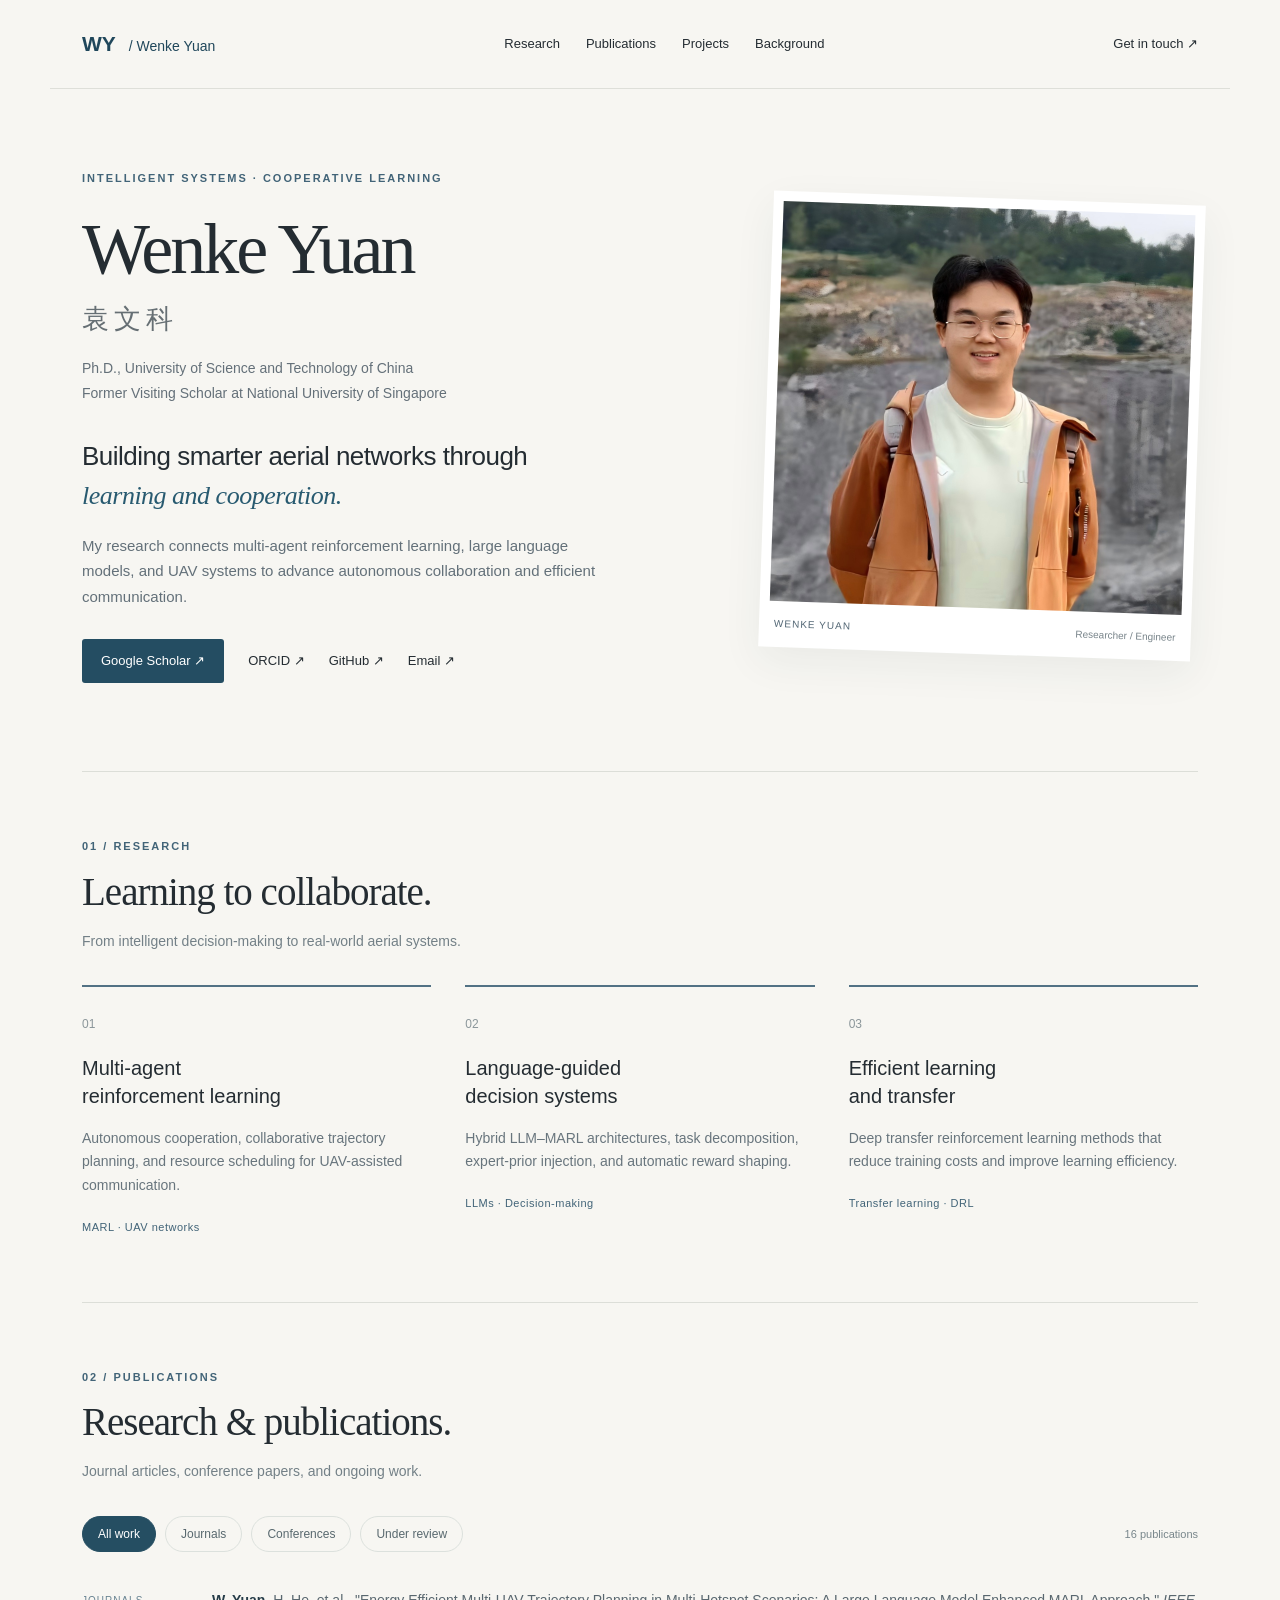
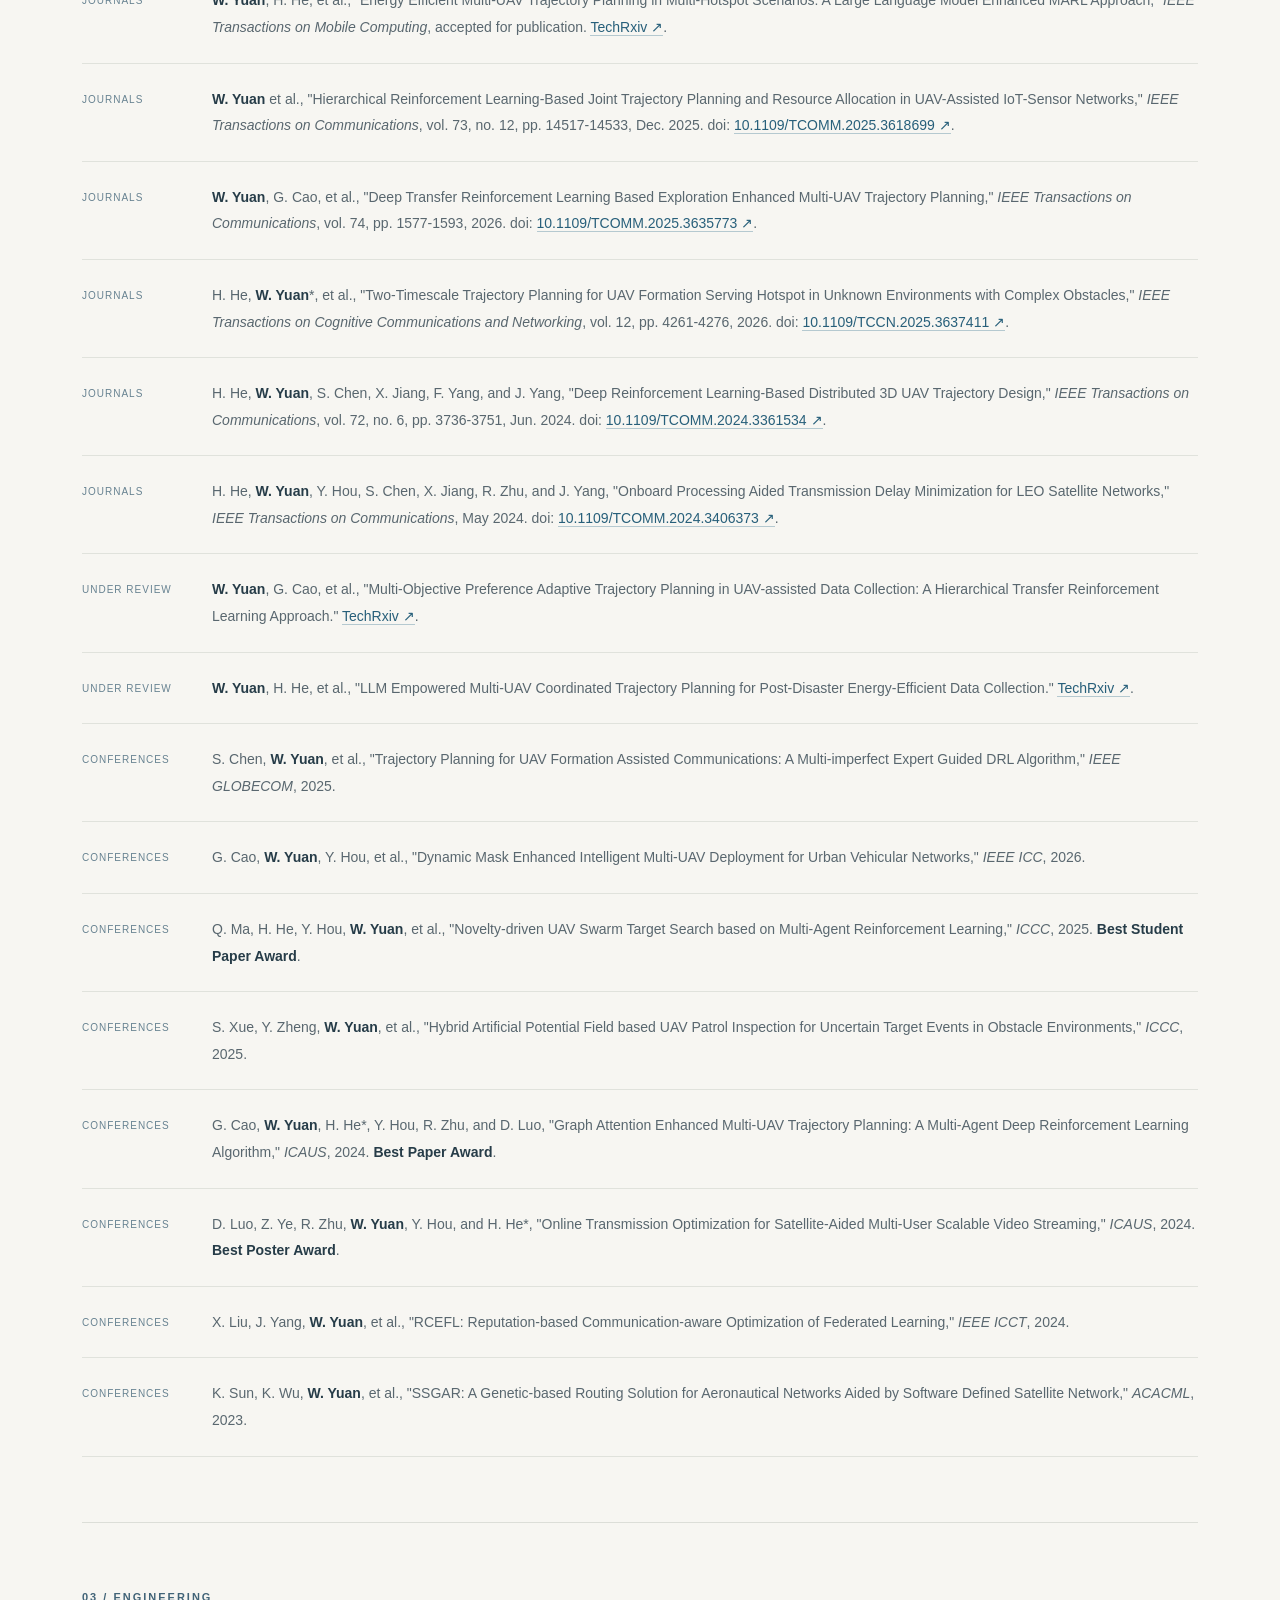
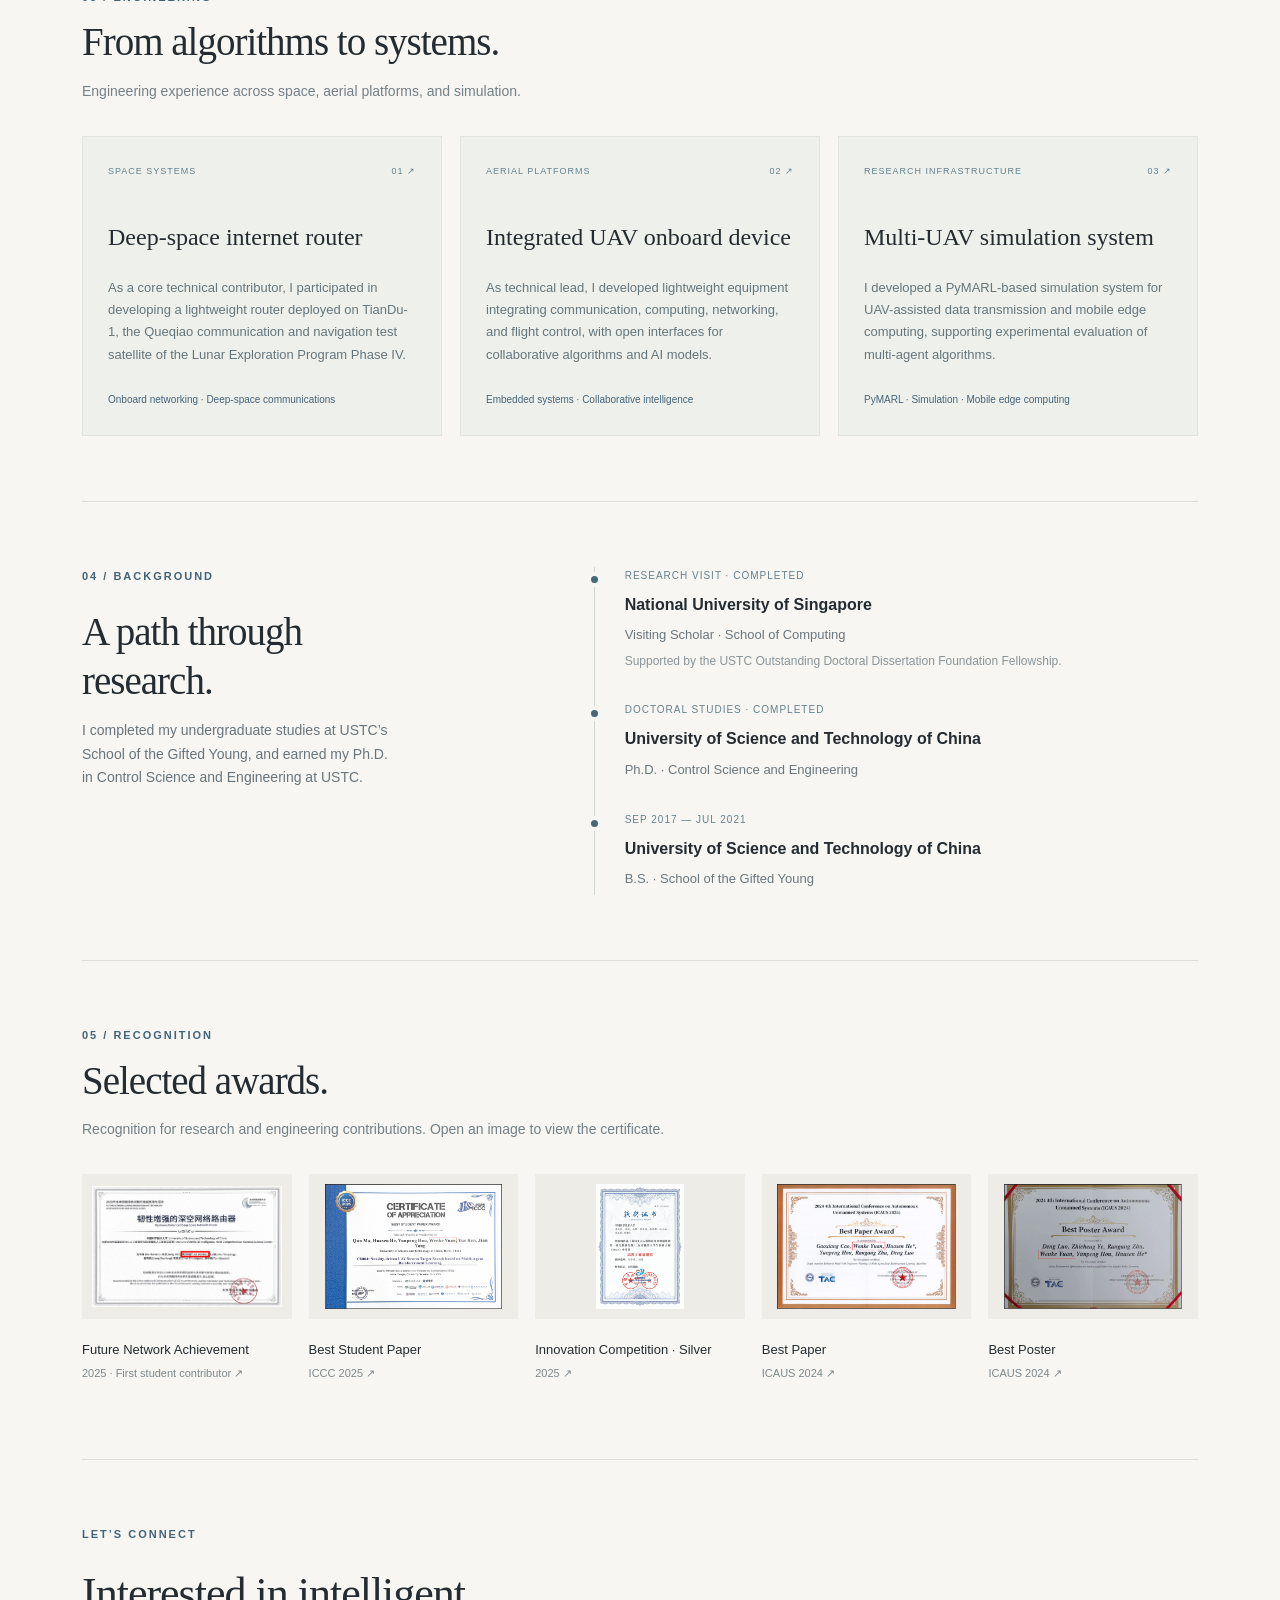
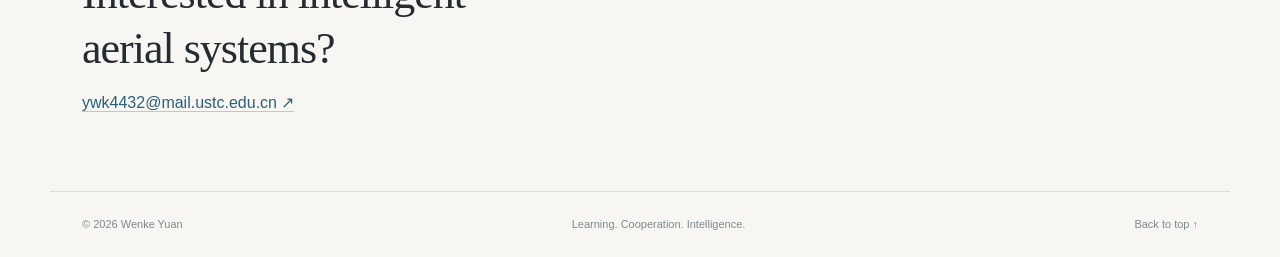
==== index.html @ 9b4aacf8 "Serve generated homepage with both Pages publishing modes" ====
<!doctype html>
<html lang="en">
<head><meta charset="utf-8"><meta name="viewport" content="width=device-width, initial-scale=1"><meta name="description" content="Wenke Yuan — research in multi-agent reinforcement learning, intelligent UAV systems, and aerial communication networks."><meta name="theme-color" content="#f7f6f2"><title>Wenke Yuan · Research</title><link rel="canonical" href="https://wenkeyuan.github.io/"><link rel="stylesheet" href="homepage.css"><script src="homepage.js" defer></script></head>
<body>
<a class="skip" href="#main">Skip to content</a>
<header><a class="wordmark" href="#">WY<span> / Wenke Yuan</span></a><nav aria-label="Main navigation"><a href="#research">Research</a><a href="#publications">Publications</a><a href="#projects">Projects</a><a href="#background">Background</a></nav><a class="contact" href="mailto:ywk4432@mail.ustc.edu.cn">Get in touch ↗</a></header>
<main id="main">
<section class="hero">
<div class="hero-copy"><p class="eyebrow">INTELLIGENT SYSTEMS · COOPERATIVE LEARNING</p><h1>Wenke Yuan<span class="chinese">袁文科</span></h1><p class="role">Ph.D., University of Science and Technology of China<br>Former Visiting Scholar at National University of Singapore</p><p class="intro">Building smarter aerial networks through <em>learning and cooperation.</em></p><p class="description">My research connects multi-agent reinforcement learning, large language models, and UAV systems to advance autonomous collaboration and efficient communication.</p><div class="links"><a class="button" href="https://scholar.google.com/citations?user=M-j3ZtIAAAAJ" target="_blank" rel="noopener">Google Scholar ↗</a><a href="https://orcid.org/0009-0006-1573-5845" target="_blank" rel="noopener">ORCID ↗</a><a href="https://github.com/WenkeYuan" target="_blank" rel="noopener">GitHub ↗</a><a href="mailto:ywk4432@mail.ustc.edu.cn">Email ↗</a></div></div>
<figure class="portrait"><img src="images/ywk2.png" alt="Wenke Yuan outdoors"><figcaption>WENKE YUAN <span>Researcher / Engineer</span></figcaption></figure>
</section>
<section id="research" class="section"><div class="section-heading"><p class="eyebrow">01 / RESEARCH</p><h2>Learning to collaborate.</h2><p>From intelligent decision-making to real-world aerial systems.</p></div><div class="research-grid"><article><span class="number">01</span><h3>Multi-agent<br>reinforcement learning</h3><p>Autonomous cooperation, collaborative trajectory planning, and resource scheduling for UAV-assisted communication.</p><div class="tags">MARL · UAV networks</div></article><article><span class="number">02</span><h3>Language-guided<br>decision systems</h3><p>Hybrid LLM–MARL architectures, task decomposition, expert-prior injection, and automatic reward shaping.</p><div class="tags">LLMs · Decision-making</div></article><article><span class="number">03</span><h3>Efficient learning<br>and transfer</h3><p>Deep transfer reinforcement learning methods that reduce training costs and improve learning efficiency.</p><div class="tags">Transfer learning · DRL</div></article></div></section>
<section id="publications" class="section"><div class="section-heading"><p class="eyebrow">02 / PUBLICATIONS</p><h2>Research & publications.</h2><p>Journal articles, conference papers, and ongoing work.</p></div><div class="filters" role="group" aria-label="Filter publications"><button class="active" aria-pressed="true" data-filter="all">All work</button><button aria-pressed="false" data-filter="Journals">Journals</button><button aria-pressed="false" data-filter="Conferences">Conferences</button><button aria-pressed="false" data-filter="Under Review">Under review</button><span id="paper-count" aria-live="polite"></span></div><div class="papers"><article class="paper" data-category="Journals"><span class="paper-type">Journals</span><p><strong>W. Yuan</strong>, H. He, et al., &quot;Energy Efficient Multi-UAV Trajectory Planning in Multi-Hotspot Scenarios: A Large Language Model Enhanced MARL Approach,&quot; <em>IEEE Transactions on Mobile Computing</em>, accepted for publication. <a href="https://doi.org/10.36227/techrxiv.175373694.45432330/v1" target="_blank" rel="noopener">TechRxiv ↗</a>.</p></article><article class="paper" data-category="Journals"><span class="paper-type">Journals</span><p><strong>W. Yuan</strong> et al., &quot;Hierarchical Reinforcement Learning-Based Joint Trajectory Planning and Resource Allocation in UAV-Assisted IoT-Sensor Networks,&quot; <em>IEEE Transactions on Communications</em>, vol. 73, no. 12, pp. 14517-14533, Dec. 2025. doi: <a href="https://doi.org/10.1109/TCOMM.2025.3618699" target="_blank" rel="noopener">10.1109/TCOMM.2025.3618699 ↗</a>.</p></article><article class="paper" data-category="Journals"><span class="paper-type">Journals</span><p><strong>W. Yuan</strong>, G. Cao, et al., &quot;Deep Transfer Reinforcement Learning Based Exploration Enhanced Multi-UAV Trajectory Planning,&quot; <em>IEEE Transactions on Communications</em>, vol. 74, pp. 1577-1593, 2026. doi: <a href="https://doi.org/10.1109/TCOMM.2025.3635773" target="_blank" rel="noopener">10.1109/TCOMM.2025.3635773 ↗</a>.</p></article><article class="paper" data-category="Journals"><span class="paper-type">Journals</span><p>H. He, <strong>W. Yuan</strong>&#42;, et al., &quot;Two-Timescale Trajectory Planning for UAV Formation Serving Hotspot in Unknown Environments with Complex Obstacles,&quot; <em>IEEE Transactions on Cognitive Communications and Networking</em>, vol. 12, pp. 4261-4276, 2026. doi: <a href="https://doi.org/10.1109/TCCN.2025.3637411" target="_blank" rel="noopener">10.1109/TCCN.2025.3637411 ↗</a>.</p></article><article class="paper" data-category="Journals"><span class="paper-type">Journals</span><p>H. He, <strong>W. Yuan</strong>, S. Chen, X. Jiang, F. Yang, and J. Yang, &quot;Deep Reinforcement Learning-Based Distributed 3D UAV Trajectory Design,&quot; <em>IEEE Transactions on Communications</em>, vol. 72, no. 6, pp. 3736-3751, Jun. 2024. doi: <a href="https://doi.org/10.1109/TCOMM.2024.3361534" target="_blank" rel="noopener">10.1109/TCOMM.2024.3361534 ↗</a>.</p></article><article class="paper" data-category="Journals"><span class="paper-type">Journals</span><p>H. He, <strong>W. Yuan</strong>, Y. Hou, S. Chen, X. Jiang, R. Zhu, and J. Yang, &quot;Onboard Processing Aided Transmission Delay Minimization for LEO Satellite Networks,&quot; <em>IEEE Transactions on Communications</em>, May 2024. doi: <a href="https://doi.org/10.1109/TCOMM.2024.3406373" target="_blank" rel="noopener">10.1109/TCOMM.2024.3406373 ↗</a>.</p></article><article class="paper" data-category="Under Review"><span class="paper-type">Under Review</span><p><strong>W. Yuan</strong>, G. Cao, et al., &quot;Multi-Objective Preference Adaptive Trajectory Planning in UAV-assisted Data Collection: A Hierarchical Transfer Reinforcement Learning Approach.&quot; <a href="https://doi.org/10.36227/techrxiv.175373688.83435378/v1" target="_blank" rel="noopener">TechRxiv ↗</a>.</p></article><article class="paper" data-category="Under Review"><span class="paper-type">Under Review</span><p><strong>W. Yuan</strong>, H. He, et al., &quot;LLM Empowered Multi-UAV Coordinated Trajectory Planning for Post-Disaster Energy-Efficient Data Collection.&quot; <a href="https://doi.org/10.36227/techrxiv.175751177.74717262/v1" target="_blank" rel="noopener">TechRxiv ↗</a>.</p></article><article class="paper" data-category="Conferences"><span class="paper-type">Conferences</span><p>S. Chen, <strong>W. Yuan</strong>, et al., &quot;Trajectory Planning for UAV Formation Assisted Communications: A Multi-imperfect Expert Guided DRL Algorithm,&quot; <em>IEEE GLOBECOM</em>, 2025.</p></article><article class="paper" data-category="Conferences"><span class="paper-type">Conferences</span><p>G. Cao, <strong>W. Yuan</strong>, Y. Hou, et al., &quot;Dynamic Mask Enhanced Intelligent Multi-UAV Deployment for Urban Vehicular Networks,&quot; <em>IEEE ICC</em>, 2026.</p></article><article class="paper" data-category="Conferences"><span class="paper-type">Conferences</span><p>Q. Ma, H. He, Y. Hou, <strong>W. Yuan</strong>, et al., &quot;Novelty-driven UAV Swarm Target Search based on Multi-Agent Reinforcement Learning,&quot; <em>ICCC</em>, 2025. <strong>Best Student Paper Award</strong>.</p></article><article class="paper" data-category="Conferences"><span class="paper-type">Conferences</span><p>S. Xue, Y. Zheng, <strong>W. Yuan</strong>, et al., &quot;Hybrid Artificial Potential Field based UAV Patrol Inspection for Uncertain Target Events in Obstacle Environments,&quot; <em>ICCC</em>, 2025.</p></article><article class="paper" data-category="Conferences"><span class="paper-type">Conferences</span><p>G. Cao, <strong>W. Yuan</strong>, H. He&#42;, Y. Hou, R. Zhu, and D. Luo, &quot;Graph Attention Enhanced Multi-UAV Trajectory Planning: A Multi-Agent Deep Reinforcement Learning Algorithm,&quot; <em>ICAUS</em>, 2024. <strong>Best Paper Award</strong>.</p></article><article class="paper" data-category="Conferences"><span class="paper-type">Conferences</span><p>D. Luo, Z. Ye, R. Zhu, <strong>W. Yuan</strong>, Y. Hou, and H. He&#42;, &quot;Online Transmission Optimization for Satellite-Aided Multi-User Scalable Video Streaming,&quot; <em>ICAUS</em>, 2024. <strong>Best Poster Award</strong>.</p></article><article class="paper" data-category="Conferences"><span class="paper-type">Conferences</span><p>X. Liu, J. Yang, <strong>W. Yuan</strong>, et al., &quot;RCEFL: Reputation-based Communication-aware Optimization of Federated Learning,&quot; <em>IEEE ICCT</em>, 2024.</p></article><article class="paper" data-category="Conferences"><span class="paper-type">Conferences</span><p>K. Sun, K. Wu, <strong>W. Yuan</strong>, et al., &quot;SSGAR: A Genetic-based Routing Solution for Aeronautical Networks Aided by Software Defined Satellite Network,&quot; <em>ACACML</em>, 2023.</p></article></div></section>
<section id="projects" class="section"><div class="section-heading"><p class="eyebrow">03 / ENGINEERING</p><h2>From algorithms to systems.</h2><p>Engineering experience across space, aerial platforms, and simulation.</p></div><div class="projects"><article><div class="project-code">SPACE SYSTEMS <span>01 ↗</span></div><h3>Deep-space internet router</h3><p>As a core technical contributor, I participated in developing a lightweight router deployed on TianDu-1, the Queqiao communication and navigation test satellite of the Lunar Exploration Program Phase IV.</p><p class="project-note">Onboard networking · Deep-space communications</p></article><article><div class="project-code">AERIAL PLATFORMS <span>02 ↗</span></div><h3>Integrated UAV onboard device</h3><p>As technical lead, I developed lightweight equipment integrating communication, computing, networking, and flight control, with open interfaces for collaborative algorithms and AI models.</p><p class="project-note">Embedded systems · Collaborative intelligence</p></article><article><div class="project-code">RESEARCH INFRASTRUCTURE <span>03 ↗</span></div><h3>Multi-UAV simulation system</h3><p>I developed a PyMARL-based simulation system for UAV-assisted data transmission and mobile edge computing, supporting experimental evaluation of multi-agent algorithms.</p><p class="project-note">PyMARL · Simulation · Mobile edge computing</p></article></div></section>
<section id="background" class="section background"><div><p class="eyebrow">04 / BACKGROUND</p><h2>A path through<br>research.</h2><p class="background-copy">I completed my undergraduate studies at USTC’s School of the Gifted Young, and earned my Ph.D. in Control Science and Engineering at USTC.</p></div><div class="timeline"><article><p class="date">RESEARCH VISIT · COMPLETED</p><h3>National University of Singapore</h3><p>Visiting Scholar · School of Computing</p><p class="muted">Supported by the USTC Outstanding Doctoral Dissertation Foundation Fellowship.</p></article><article><p class="date">DOCTORAL STUDIES · COMPLETED</p><h3>University of Science and Technology of China</h3><p>Ph.D. · Control Science and Engineering</p></article><article><p class="date">SEP 2017 — JUL 2021</p><h3>University of Science and Technology of China</h3><p>B.S. · School of the Gifted Young</p></article></div></section>
<section class="section"><div class="section-heading"><p class="eyebrow">05 / RECOGNITION</p><h2>Selected awards.</h2><p>Recognition for research and engineering contributions. Open an image to view the certificate.</p></div><div class="award-grid"><a class="award" href="images/awards/future-network-achievement-2025.jpg" target="_blank" rel="noopener"><img src="images/awards/future-network-achievement-2025.jpg" alt="Future Network Achievement" loading="lazy"><h3>Future Network Achievement</h3><p>2025 · First student contributor ↗</p></a><a class="award" href="images/awards/iccc-best-student-paper-2025.png" target="_blank" rel="noopener"><img src="images/awards/iccc-best-student-paper-2025.png" alt="Best Student Paper" loading="lazy"><h3>Best Student Paper</h3><p>ICCC 2025 ↗</p></a><a class="award" href="images/awards/innovation-competition-silver-2025.jpg" target="_blank" rel="noopener"><img src="images/awards/innovation-competition-silver-2025.jpg" alt="Innovation Competition · Silver" loading="lazy"><h3>Innovation Competition · Silver</h3><p>2025 ↗</p></a><a class="award" href="images/awards/icaus-best-paper-2024.png" target="_blank" rel="noopener"><img src="images/awards/icaus-best-paper-2024.png" alt="Best Paper" loading="lazy"><h3>Best Paper</h3><p>ICAUS 2024 ↗</p></a><a class="award" href="images/awards/icaus-best-poster-2024.png" target="_blank" rel="noopener"><img src="images/awards/icaus-best-poster-2024.png" alt="Best Poster" loading="lazy"><h3>Best Poster</h3><p>ICAUS 2024 ↗</p></a></div></section>
<section class="closing"><p class="eyebrow">LET’S CONNECT</p><h2>Interested in intelligent<br>aerial systems?</h2><a href="mailto:ywk4432@mail.ustc.edu.cn">ywk4432@mail.ustc.edu.cn ↗</a></section>
</main><footer><span>© <span id="year">2026</span> Wenke Yuan</span><span>Learning. Cooperation. Intelligence.</span><a href="#">Back to top ↑</a></footer>
</body></html>
---- homepage.css ----
@font-face{font-family:AcademicSerif;src:local("Georgia")}*{box-sizing:border-box}html{scroll-behavior:smooth;scroll-padding-top:90px}body{margin:0;background:#f7f6f2;color:#242c32;font-family:-apple-system,BlinkMacSystemFont,"Segoe UI",sans-serif;font-size:16px;line-height:1.7}a{color:inherit;text-decoration:none}a:hover{color:#245979}a:focus-visible,button:focus-visible{outline:3px solid #39759b;outline-offset:5px}header,main,footer{max-width:1180px;margin:auto}header{display:flex;align-items:center;justify-content:space-between;padding:26px 32px;border-bottom:1px solid #dedfd9;gap:24px}.wordmark{font-weight:750;font-size:21px;color:#20475b}.wordmark span{font-size:14px;font-weight:450;margin-left:9px}nav{display:flex;gap:26px;font-size:13px}.contact{font-size:13px}main{padding:0 32px}.hero{display:grid;grid-template-columns:1.4fr 1fr;gap:80px;align-items:center;padding:80px 0 88px}.eyebrow{font-size:11px;font-weight:650;letter-spacing:2px;color:#426478;margin:0 0 23px}h1,h2,h3,p{margin-top:0}h1{font-family:AcademicSerif,Georgia,serif;font-size:72px;font-weight:450;letter-spacing:-3px;line-height:1.1;margin-bottom:22px}.chinese{display:block;font-family:serif;font-size:27px;letter-spacing:5px;margin-top:15px;font-weight:400;color:#666f74}.role{font-size:14px;color:#647079;line-height:1.8;margin-bottom:30px}.intro{font-size:26px;line-height:1.5;letter-spacing:-.5px;max-width:520px;margin-bottom:18px}.intro em{font-family:Georgia,serif;color:#285a70}.description{font-size:15px;color:#637079;max-width:520px}.links{display:flex;flex-wrap:wrap;align-items:center;gap:24px;font-size:13px;margin-top:30px}.button{background:#244d62;color:white;padding:11px 19px;border-radius:3px}.button:hover{background:#173a4c;color:white}.portrait{margin:0;transform:rotate(2deg);padding:10px;background:#fff;box-shadow:0 14px 40px #253c4510}.portrait img{display:block;width:100%;height:400px;object-fit:cover;object-position:50% 31%}.portrait figcaption{display:flex;justify-content:space-between;font-size:10px;letter-spacing:1px;padding:14px 5px 5px;color:#526674}.portrait figcaption span{font-size:10px;letter-spacing:0;color:#78848a}.section{padding:65px 0;border-top:1px solid #dcded8}.section-heading{margin-bottom:32px}.section-heading .eyebrow{margin-bottom:12px}h2{font-family:Georgia,serif;font-size:39px;line-height:1.25;font-weight:400;letter-spacing:-1px;margin-bottom:13px}.section-heading>p:last-child{color:#738087;font-size:14px}.research-grid{display:grid;grid-template-columns:repeat(3,1fr);gap:34px}.research-grid article{padding:22px 0 0;border-top:2px solid #527184}.number{font-size:12px;color:#8b969a}.research-grid h3{font-size:20px;line-height:1.4;font-weight:500;margin:17px 0}.research-grid p{font-size:14px;color:#68757d}.tags{font-size:11px;color:#426478;letter-spacing:.5px;margin-top:20px}.filters{display:flex;gap:9px;align-items:center;margin-bottom:13px;flex-wrap:wrap}.filters button{font:inherit;font-size:12px;border:1px solid #dce1dd;border-radius:30px;background:transparent;padding:7px 15px;cursor:pointer;color:#59696f}.filters button.active{background:#254e62;border-color:#254e62;color:white}#paper-count{font-size:11px;color:#78868b;margin-left:auto}.paper{display:grid;grid-template-columns:110px 1fr;gap:20px;border-bottom:1px solid #e0e2dc;padding:22px 0}.paper[hidden]{display:none}.paper-type{font-size:10px;letter-spacing:1px;text-transform:uppercase;color:#678291;padding-top:5px}.paper p{font-size:14px;line-height:1.9;margin:0;color:#59676f}.paper strong{color:#263c48}.paper a{color:#275f7a;border-bottom:1px solid #b5c9d0}.projects{display:grid;grid-template-columns:repeat(3,1fr);gap:18px}.projects article{background:#edf0eb;padding:27px 25px;border:1px solid #e1e5dd}.project-code{font-size:9px;color:#64818d;letter-spacing:1px;display:flex;justify-content:space-between;margin-bottom:43px}.projects h3{font-family:Georgia,serif;font-size:24px;font-weight:400;line-height:1.3}.projects p{font-size:13px;color:#65767c}.projects .project-note{margin:25px 0 0;font-size:10px;color:#456479}.background{display:grid;grid-template-columns:1fr 1.4fr;gap:80px}.background-copy{color:#68757d;font-size:14px;max-width:320px}.timeline{border-left:1px solid #cfd6ce;padding-left:30px}.timeline article{position:relative;margin-bottom:30px}.timeline article:last-child{margin-bottom:0}.timeline article:before{content:"";position:absolute;width:7px;height:7px;background:#45697b;border:4px solid #f7f6f2;box-sizing:content-box;border-radius:50%;left:-38px;top:5px}.date{font-size:10px;letter-spacing:1px;color:#64818d;margin-bottom:7px}.timeline h3{font-size:16px;font-weight:550;margin-bottom:6px}.timeline p:not(.date){font-size:13px;margin-bottom:5px;color:#6a777e}.timeline p.muted{font-size:12px;color:#8a9499}.award-grid{display:grid;grid-template-columns:repeat(5,1fr);gap:17px}.award img{width:100%;height:145px;object-fit:contain;background:#edece7;padding:10px;transition:transform .2s}.award:hover img{transform:translateY(-4px)}.award h3{font-size:13px;line-height:1.5;font-weight:500;margin:13px 0 4px}.award p{font-size:11px;color:#7c878c}.closing{border-top:1px solid #dcded8;padding:65px 0 75px}.closing h2{font-size:44px}.closing>a{font-size:16px;color:#2c6079;border-bottom:1px solid #bac9cf}footer{padding:23px 32px;border-top:1px solid #dcded8;display:flex;justify-content:space-between;font-size:11px;color:#7e898d}.skip{position:absolute;left:16px;top:-80px;background:white;padding:10px;z-index:10}.skip:focus{top:16px}@media(min-width:1500px){.hero{padding-top:100px;padding-bottom:100px}}@media(max-width:900px){header{flex-wrap:wrap}nav{order:3;width:100%;justify-content:space-between}.hero{gap:35px}h1{font-size:55px}.portrait img{height:340px}.research-grid{gap:20px}.projects{grid-template-columns:1fr}.project-code{margin-bottom:20px}.background{gap:30px}.award-grid{grid-template-columns:repeat(3,1fr)}}@media(max-width:600px){header,footer{padding:20px}main{padding:0 22px}.wordmark span{font-size:12px}.contact{font-size:12px}nav{gap:12px;font-size:12px}.hero{grid-template-columns:1fr;padding:45px 0;gap:35px}h1{font-size:56px}.intro{font-size:24px}.portrait{max-width:300px;margin:auto;width:100%}.portrait img{height:320px}.section{padding:43px 0}h2{font-size:32px}.research-grid{grid-template-columns:1fr;gap:28px}.research-grid h3 br{display:none}.paper{grid-template-columns:1fr;gap:3px;padding:18px 0}.paper-type{font-size:9px}.filters button{padding:7px 11px}.background{grid-template-columns:1fr;gap:26px}.award-grid{grid-template-columns:repeat(2,1fr)}.closing h2{font-size:34px}.closing>a{font-size:14px}footer{gap:15px;flex-wrap:wrap}footer>span:nth-child(2){display:none}}@media(prefers-reduced-motion:reduce){html{scroll-behavior:auto}*{transition:none!important}}
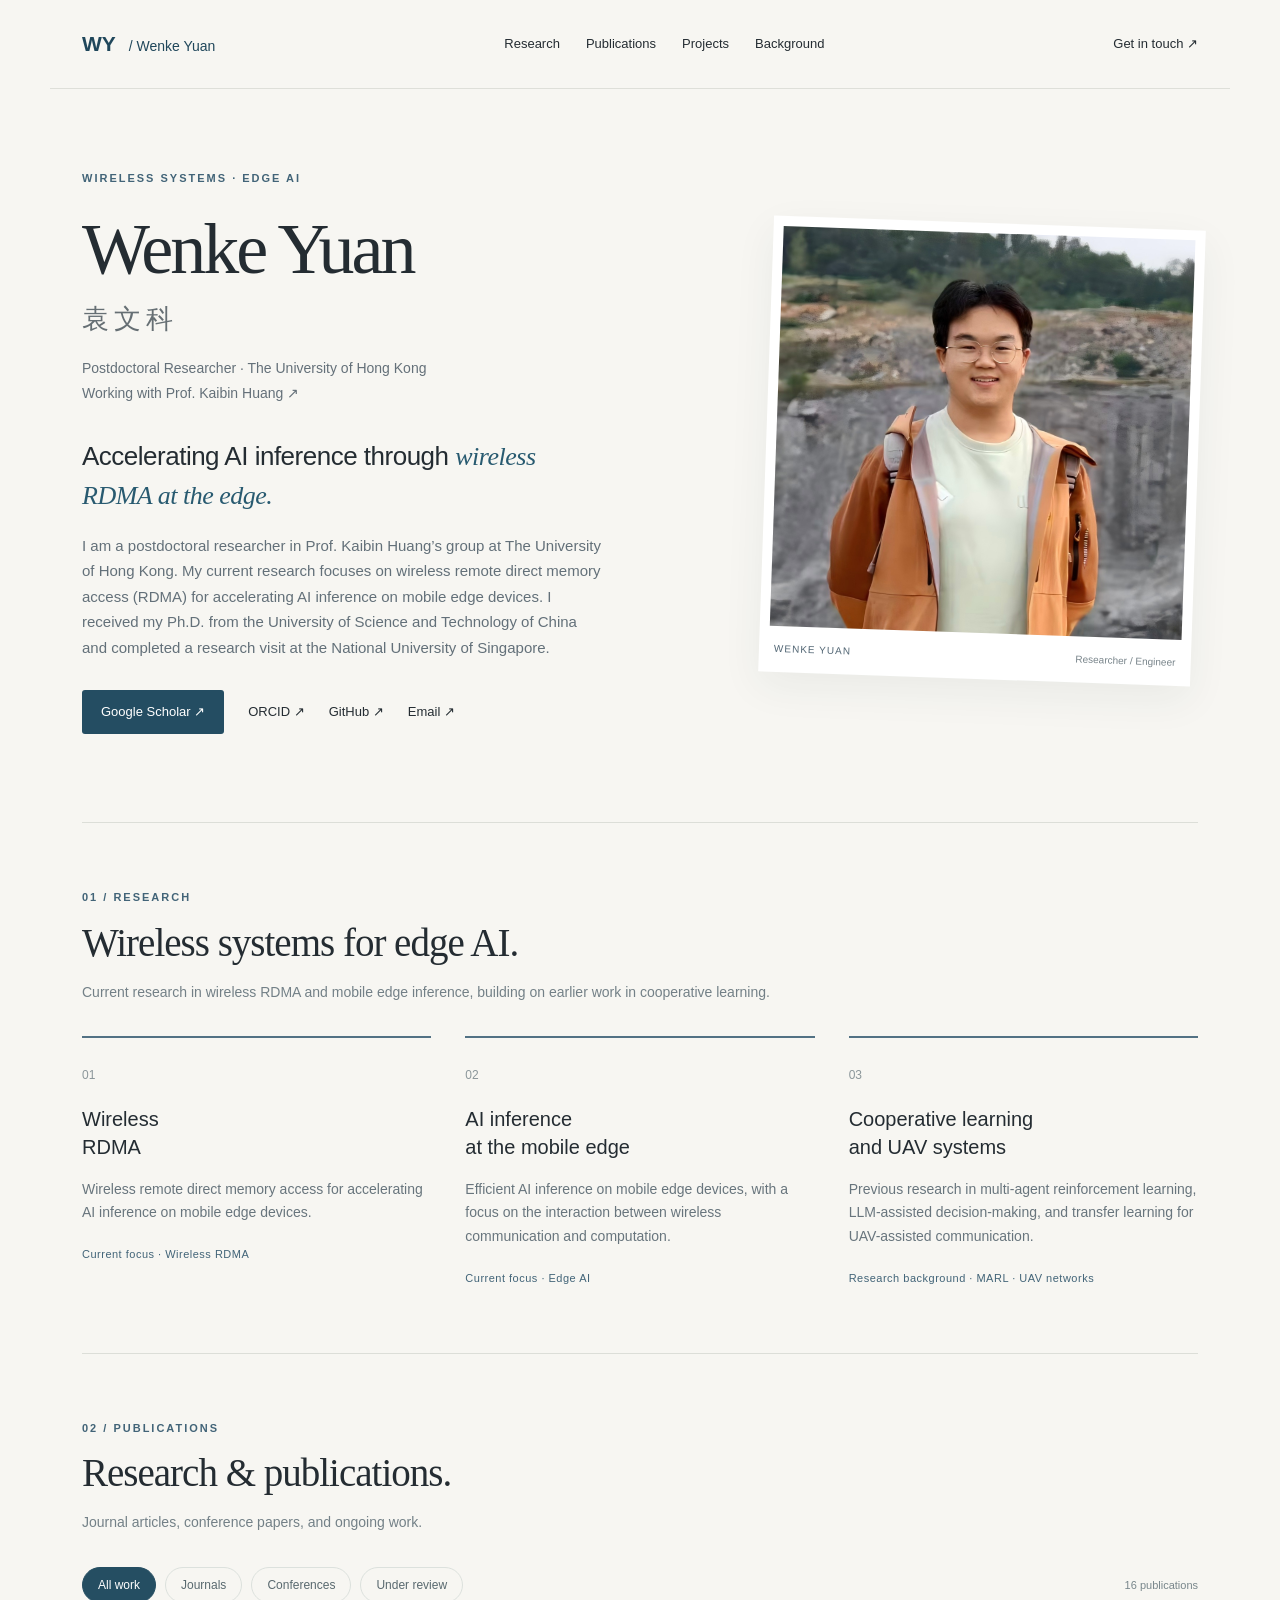
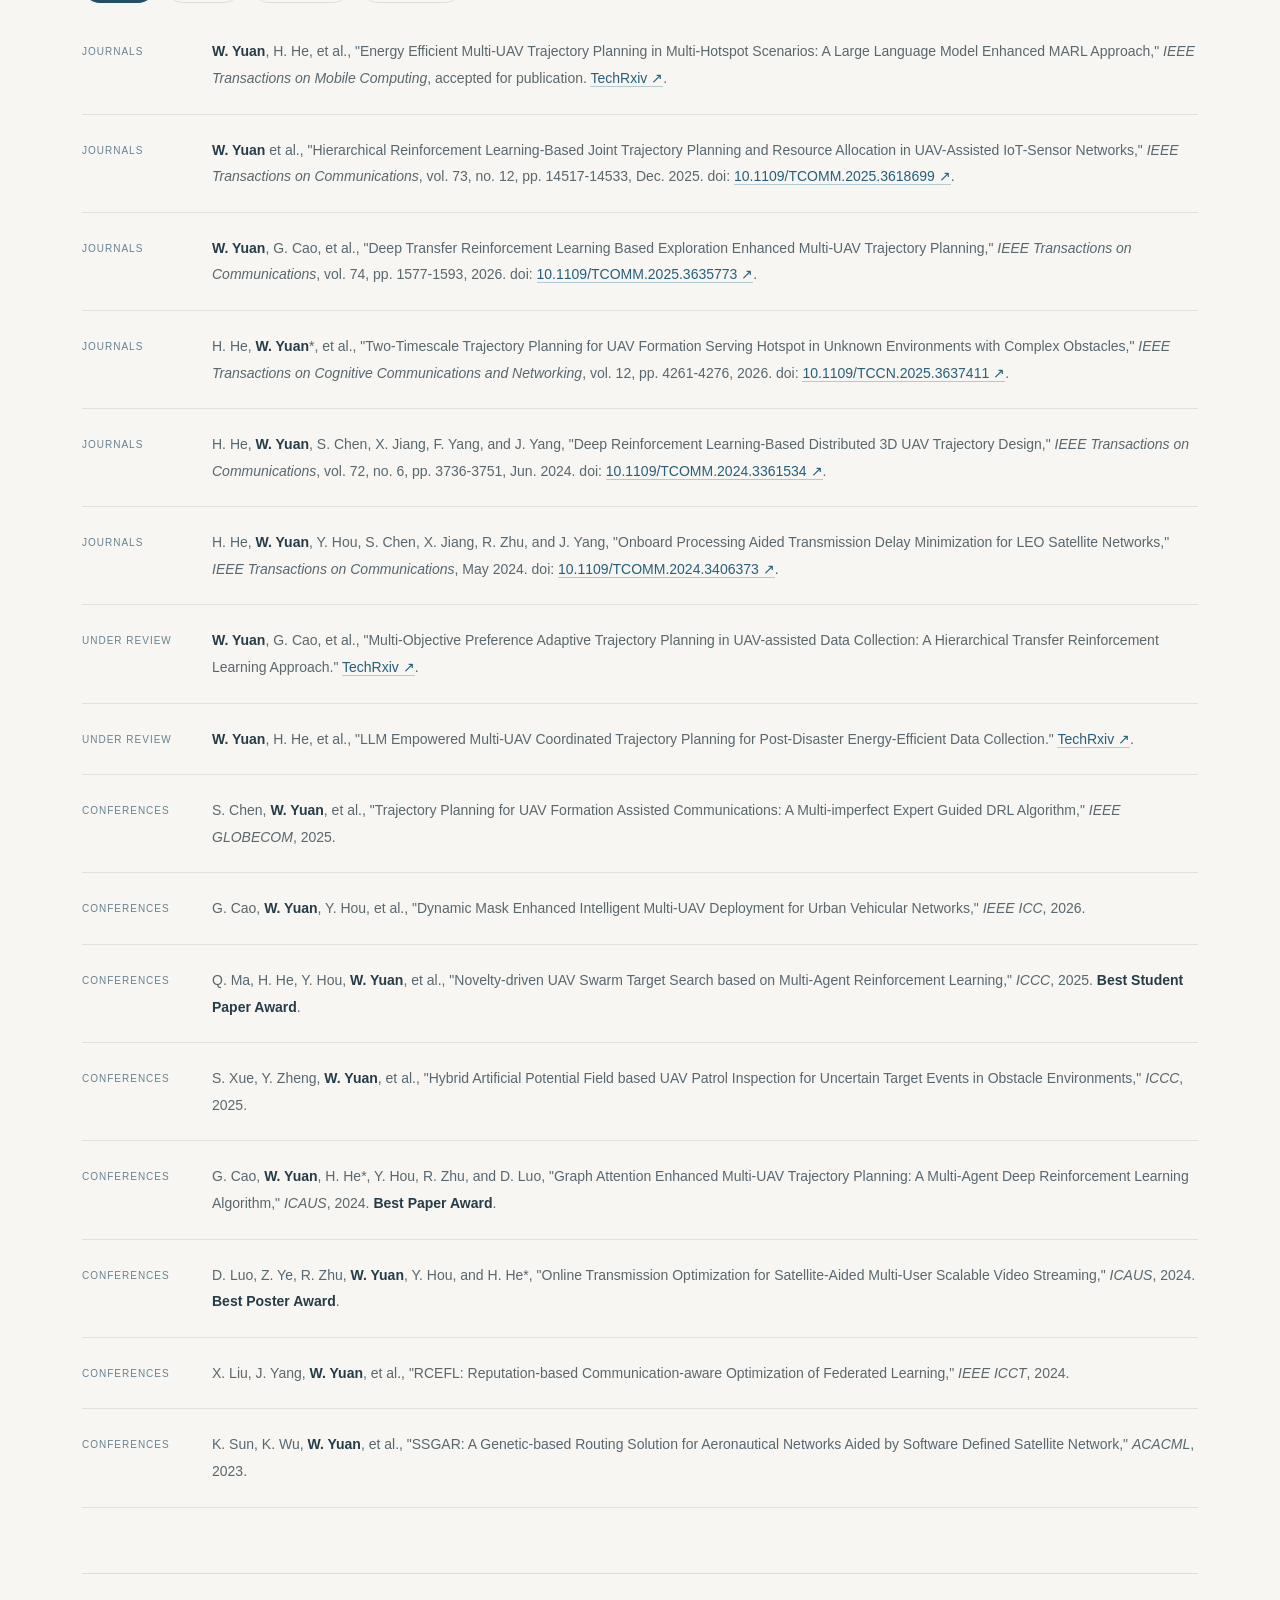
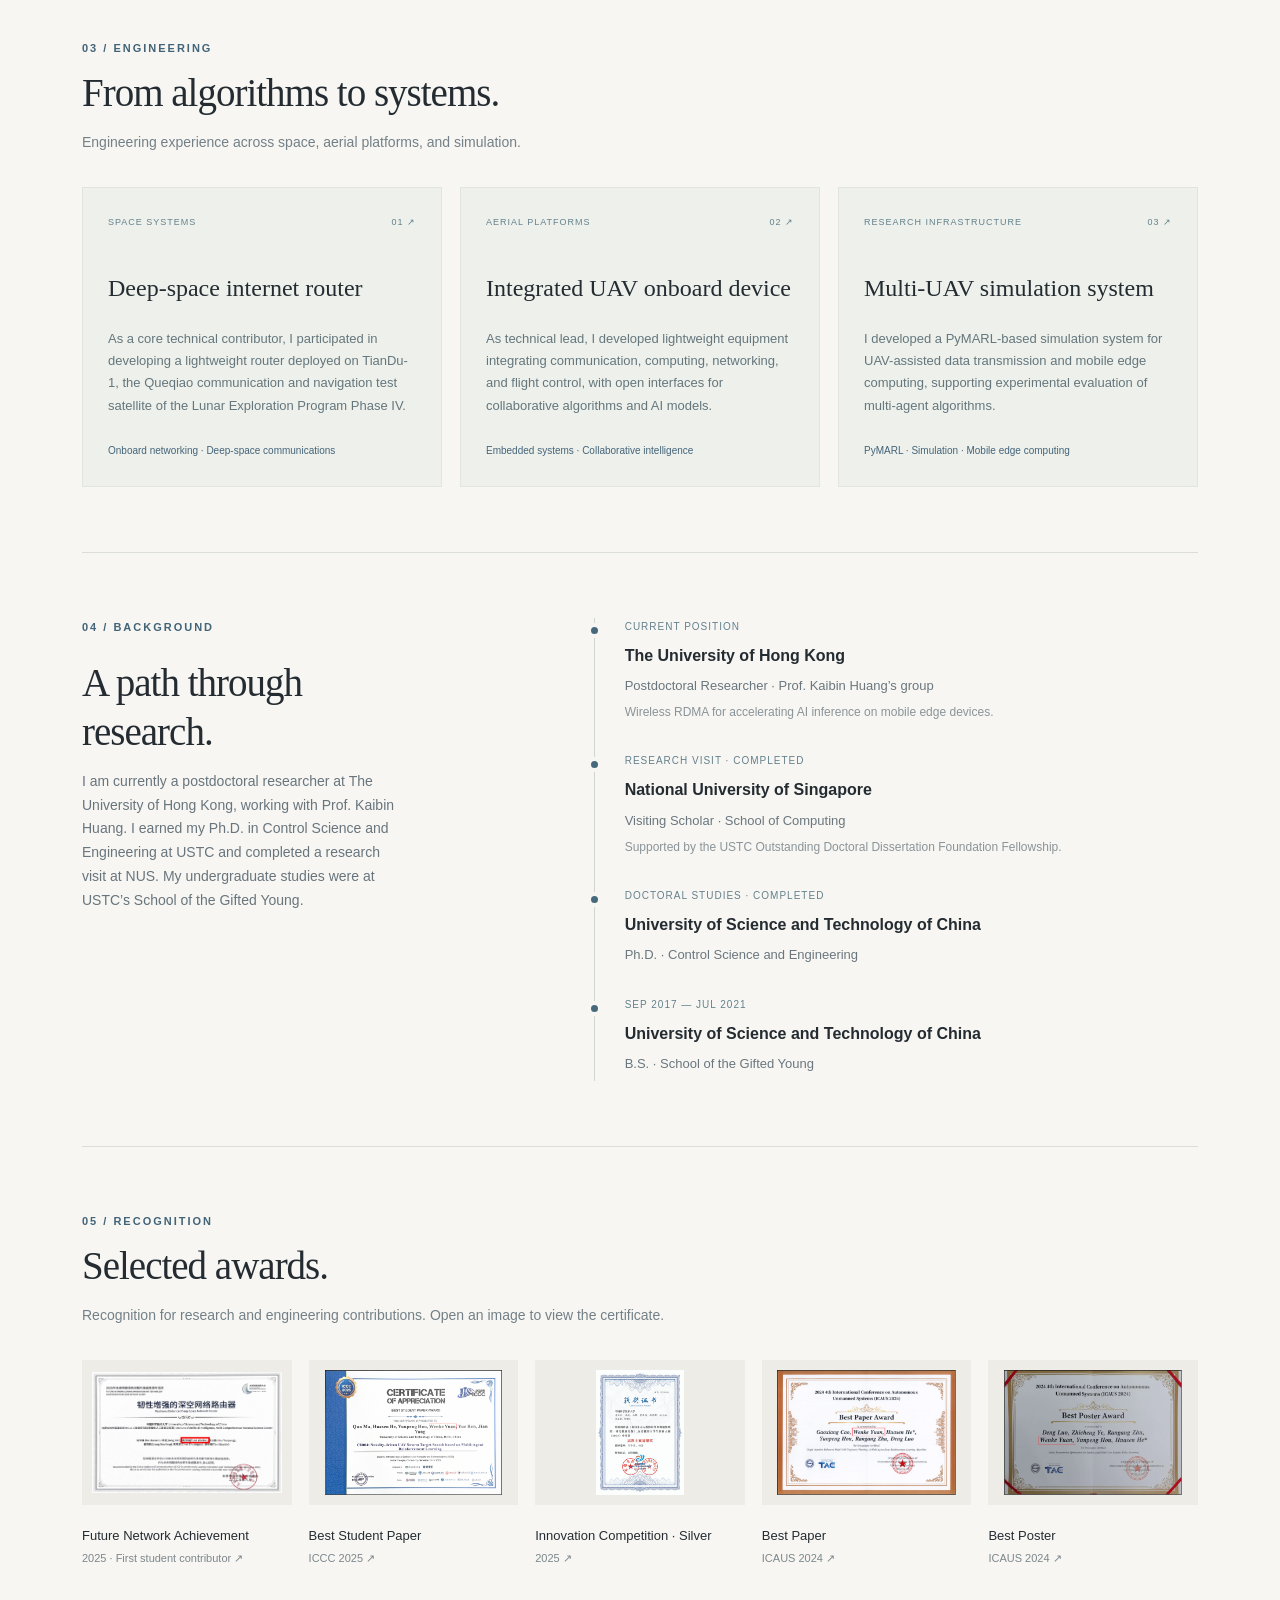
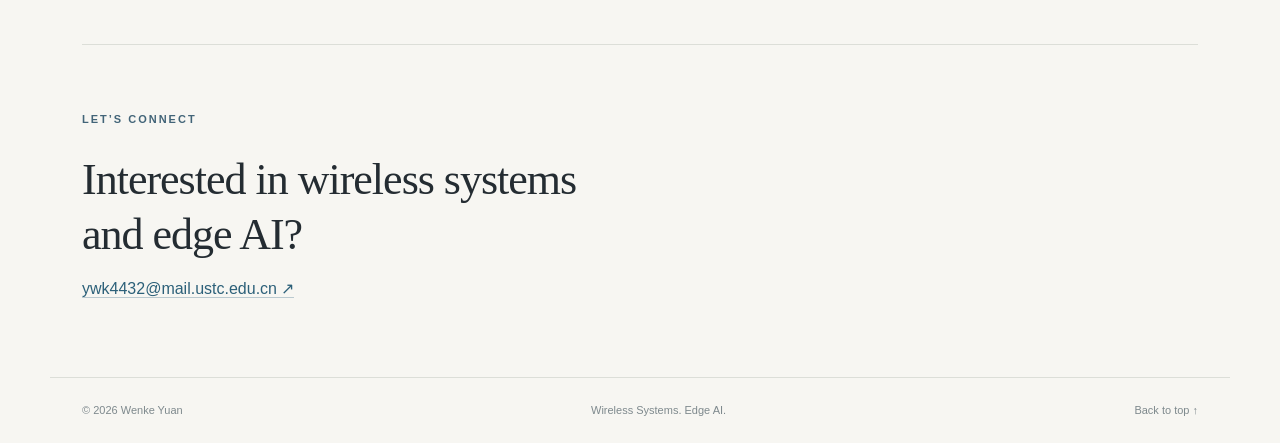
==== commit 54f0d897: "Update HKU postdoctoral position and wireless RDMA research focus" ====
--- a/index.html
+++ b/index.html
@@ -1,19 +1,19 @@
 <!doctype html>
 <html lang="en">
-<head><meta charset="utf-8"><meta name="viewport" content="width=device-width, initial-scale=1"><meta name="description" content="Wenke Yuan — research in multi-agent reinforcement learning, intelligent UAV systems, and aerial communication networks."><meta name="theme-color" content="#f7f6f2"><title>Wenke Yuan · Research</title><link rel="canonical" href="https://wenkeyuan.github.io/"><link rel="stylesheet" href="homepage.css"><script src="homepage.js" defer></script></head>
+<head><meta charset="utf-8"><meta name="viewport" content="width=device-width, initial-scale=1"><meta name="description" content="Wenke Yuan — Postdoctoral Researcher at The University of Hong Kong, working on wireless RDMA for accelerating AI inference on mobile edge devices."><meta name="theme-color" content="#f7f6f2"><title>Wenke Yuan · Research</title><link rel="canonical" href="https://wenkeyuan.github.io/"><link rel="stylesheet" href="homepage.css"><script src="homepage.js" defer></script></head>
 <body>
 <a class="skip" href="#main">Skip to content</a>
 <header><a class="wordmark" href="#">WY<span> / Wenke Yuan</span></a><nav aria-label="Main navigation"><a href="#research">Research</a><a href="#publications">Publications</a><a href="#projects">Projects</a><a href="#background">Background</a></nav><a class="contact" href="mailto:ywk4432@mail.ustc.edu.cn">Get in touch ↗</a></header>
 <main id="main">
 <section class="hero">
-<div class="hero-copy"><p class="eyebrow">INTELLIGENT SYSTEMS · COOPERATIVE LEARNING</p><h1>Wenke Yuan<span class="chinese">袁文科</span></h1><p class="role">Ph.D., University of Science and Technology of China<br>Former Visiting Scholar at National University of Singapore</p><p class="intro">Building smarter aerial networks through <em>learning and cooperation.</em></p><p class="description">My research connects multi-agent reinforcement learning, large language models, and UAV systems to advance autonomous collaboration and efficient communication.</p><div class="links"><a class="button" href="https://scholar.google.com/citations?user=M-j3ZtIAAAAJ" target="_blank" rel="noopener">Google Scholar ↗</a><a href="https://orcid.org/0009-0006-1573-5845" target="_blank" rel="noopener">ORCID ↗</a><a href="https://github.com/WenkeYuan" target="_blank" rel="noopener">GitHub ↗</a><a href="mailto:ywk4432@mail.ustc.edu.cn">Email ↗</a></div></div>
+<div class="hero-copy"><p class="eyebrow">WIRELESS SYSTEMS · EDGE AI</p><h1>Wenke Yuan<span class="chinese">袁文科</span></h1><p class="role">Postdoctoral Researcher · The University of Hong Kong<br>Working with <a href="https://ece.hku.hk/people/huangkb/" target="_blank" rel="noopener">Prof. Kaibin Huang ↗</a></p><p class="intro">Accelerating AI inference through <em>wireless RDMA at the edge.</em></p><p class="description">I am a postdoctoral researcher in Prof. Kaibin Huang’s group at The University of Hong Kong. My current research focuses on wireless remote direct memory access (RDMA) for accelerating AI inference on mobile edge devices. I received my Ph.D. from the University of Science and Technology of China and completed a research visit at the National University of Singapore.</p><div class="links"><a class="button" href="https://scholar.google.com/citations?user=M-j3ZtIAAAAJ" target="_blank" rel="noopener">Google Scholar ↗</a><a href="https://orcid.org/0009-0006-1573-5845" target="_blank" rel="noopener">ORCID ↗</a><a href="https://github.com/WenkeYuan" target="_blank" rel="noopener">GitHub ↗</a><a href="mailto:ywk4432@mail.ustc.edu.cn">Email ↗</a></div></div>
 <figure class="portrait"><img src="images/ywk2.png" alt="Wenke Yuan outdoors"><figcaption>WENKE YUAN <span>Researcher / Engineer</span></figcaption></figure>
 </section>
-<section id="research" class="section"><div class="section-heading"><p class="eyebrow">01 / RESEARCH</p><h2>Learning to collaborate.</h2><p>From intelligent decision-making to real-world aerial systems.</p></div><div class="research-grid"><article><span class="number">01</span><h3>Multi-agent<br>reinforcement learning</h3><p>Autonomous cooperation, collaborative trajectory planning, and resource scheduling for UAV-assisted communication.</p><div class="tags">MARL · UAV networks</div></article><article><span class="number">02</span><h3>Language-guided<br>decision systems</h3><p>Hybrid LLM–MARL architectures, task decomposition, expert-prior injection, and automatic reward shaping.</p><div class="tags">LLMs · Decision-making</div></article><article><span class="number">03</span><h3>Efficient learning<br>and transfer</h3><p>Deep transfer reinforcement learning methods that reduce training costs and improve learning efficiency.</p><div class="tags">Transfer learning · DRL</div></article></div></section>
+<section id="research" class="section"><div class="section-heading"><p class="eyebrow">01 / RESEARCH</p><h2>Wireless systems for edge AI.</h2><p>Current research in wireless RDMA and mobile edge inference, building on earlier work in cooperative learning.</p></div><div class="research-grid"><article><span class="number">01</span><h3>Wireless<br>RDMA</h3><p>Wireless remote direct memory access for accelerating AI inference on mobile edge devices.</p><div class="tags">Current focus · Wireless RDMA</div></article><article><span class="number">02</span><h3>AI inference<br>at the mobile edge</h3><p>Efficient AI inference on mobile edge devices, with a focus on the interaction between wireless communication and computation.</p><div class="tags">Current focus · Edge AI</div></article><article><span class="number">03</span><h3>Cooperative learning<br>and UAV systems</h3><p>Previous research in multi-agent reinforcement learning, LLM-assisted decision-making, and transfer learning for UAV-assisted communication.</p><div class="tags">Research background · MARL · UAV networks</div></article></div></section>
 <section id="publications" class="section"><div class="section-heading"><p class="eyebrow">02 / PUBLICATIONS</p><h2>Research & publications.</h2><p>Journal articles, conference papers, and ongoing work.</p></div><div class="filters" role="group" aria-label="Filter publications"><button class="active" aria-pressed="true" data-filter="all">All work</button><button aria-pressed="false" data-filter="Journals">Journals</button><button aria-pressed="false" data-filter="Conferences">Conferences</button><button aria-pressed="false" data-filter="Under Review">Under review</button><span id="paper-count" aria-live="polite"></span></div><div class="papers"><article class="paper" data-category="Journals"><span class="paper-type">Journals</span><p><strong>W. Yuan</strong>, H. He, et al., &quot;Energy Efficient Multi-UAV Trajectory Planning in Multi-Hotspot Scenarios: A Large Language Model Enhanced MARL Approach,&quot; <em>IEEE Transactions on Mobile Computing</em>, accepted for publication. <a href="https://doi.org/10.36227/techrxiv.175373694.45432330/v1" target="_blank" rel="noopener">TechRxiv ↗</a>.</p></article><article class="paper" data-category="Journals"><span class="paper-type">Journals</span><p><strong>W. Yuan</strong> et al., &quot;Hierarchical Reinforcement Learning-Based Joint Trajectory Planning and Resource Allocation in UAV-Assisted IoT-Sensor Networks,&quot; <em>IEEE Transactions on Communications</em>, vol. 73, no. 12, pp. 14517-14533, Dec. 2025. doi: <a href="https://doi.org/10.1109/TCOMM.2025.3618699" target="_blank" rel="noopener">10.1109/TCOMM.2025.3618699 ↗</a>.</p></article><article class="paper" data-category="Journals"><span class="paper-type">Journals</span><p><strong>W. Yuan</strong>, G. Cao, et al., &quot;Deep Transfer Reinforcement Learning Based Exploration Enhanced Multi-UAV Trajectory Planning,&quot; <em>IEEE Transactions on Communications</em>, vol. 74, pp. 1577-1593, 2026. doi: <a href="https://doi.org/10.1109/TCOMM.2025.3635773" target="_blank" rel="noopener">10.1109/TCOMM.2025.3635773 ↗</a>.</p></article><article class="paper" data-category="Journals"><span class="paper-type">Journals</span><p>H. He, <strong>W. Yuan</strong>&#42;, et al., &quot;Two-Timescale Trajectory Planning for UAV Formation Serving Hotspot in Unknown Environments with Complex Obstacles,&quot; <em>IEEE Transactions on Cognitive Communications and Networking</em>, vol. 12, pp. 4261-4276, 2026. doi: <a href="https://doi.org/10.1109/TCCN.2025.3637411" target="_blank" rel="noopener">10.1109/TCCN.2025.3637411 ↗</a>.</p></article><article class="paper" data-category="Journals"><span class="paper-type">Journals</span><p>H. He, <strong>W. Yuan</strong>, S. Chen, X. Jiang, F. Yang, and J. Yang, &quot;Deep Reinforcement Learning-Based Distributed 3D UAV Trajectory Design,&quot; <em>IEEE Transactions on Communications</em>, vol. 72, no. 6, pp. 3736-3751, Jun. 2024. doi: <a href="https://doi.org/10.1109/TCOMM.2024.3361534" target="_blank" rel="noopener">10.1109/TCOMM.2024.3361534 ↗</a>.</p></article><article class="paper" data-category="Journals"><span class="paper-type">Journals</span><p>H. He, <strong>W. Yuan</strong>, Y. Hou, S. Chen, X. Jiang, R. Zhu, and J. Yang, &quot;Onboard Processing Aided Transmission Delay Minimization for LEO Satellite Networks,&quot; <em>IEEE Transactions on Communications</em>, May 2024. doi: <a href="https://doi.org/10.1109/TCOMM.2024.3406373" target="_blank" rel="noopener">10.1109/TCOMM.2024.3406373 ↗</a>.</p></article><article class="paper" data-category="Under Review"><span class="paper-type">Under Review</span><p><strong>W. Yuan</strong>, G. Cao, et al., &quot;Multi-Objective Preference Adaptive Trajectory Planning in UAV-assisted Data Collection: A Hierarchical Transfer Reinforcement Learning Approach.&quot; <a href="https://doi.org/10.36227/techrxiv.175373688.83435378/v1" target="_blank" rel="noopener">TechRxiv ↗</a>.</p></article><article class="paper" data-category="Under Review"><span class="paper-type">Under Review</span><p><strong>W. Yuan</strong>, H. He, et al., &quot;LLM Empowered Multi-UAV Coordinated Trajectory Planning for Post-Disaster Energy-Efficient Data Collection.&quot; <a href="https://doi.org/10.36227/techrxiv.175751177.74717262/v1" target="_blank" rel="noopener">TechRxiv ↗</a>.</p></article><article class="paper" data-category="Conferences"><span class="paper-type">Conferences</span><p>S. Chen, <strong>W. Yuan</strong>, et al., &quot;Trajectory Planning for UAV Formation Assisted Communications: A Multi-imperfect Expert Guided DRL Algorithm,&quot; <em>IEEE GLOBECOM</em>, 2025.</p></article><article class="paper" data-category="Conferences"><span class="paper-type">Conferences</span><p>G. Cao, <strong>W. Yuan</strong>, Y. Hou, et al., &quot;Dynamic Mask Enhanced Intelligent Multi-UAV Deployment for Urban Vehicular Networks,&quot; <em>IEEE ICC</em>, 2026.</p></article><article class="paper" data-category="Conferences"><span class="paper-type">Conferences</span><p>Q. Ma, H. He, Y. Hou, <strong>W. Yuan</strong>, et al., &quot;Novelty-driven UAV Swarm Target Search based on Multi-Agent Reinforcement Learning,&quot; <em>ICCC</em>, 2025. <strong>Best Student Paper Award</strong>.</p></article><article class="paper" data-category="Conferences"><span class="paper-type">Conferences</span><p>S. Xue, Y. Zheng, <strong>W. Yuan</strong>, et al., &quot;Hybrid Artificial Potential Field based UAV Patrol Inspection for Uncertain Target Events in Obstacle Environments,&quot; <em>ICCC</em>, 2025.</p></article><article class="paper" data-category="Conferences"><span class="paper-type">Conferences</span><p>G. Cao, <strong>W. Yuan</strong>, H. He&#42;, Y. Hou, R. Zhu, and D. Luo, &quot;Graph Attention Enhanced Multi-UAV Trajectory Planning: A Multi-Agent Deep Reinforcement Learning Algorithm,&quot; <em>ICAUS</em>, 2024. <strong>Best Paper Award</strong>.</p></article><article class="paper" data-category="Conferences"><span class="paper-type">Conferences</span><p>D. Luo, Z. Ye, R. Zhu, <strong>W. Yuan</strong>, Y. Hou, and H. He&#42;, &quot;Online Transmission Optimization for Satellite-Aided Multi-User Scalable Video Streaming,&quot; <em>ICAUS</em>, 2024. <strong>Best Poster Award</strong>.</p></article><article class="paper" data-category="Conferences"><span class="paper-type">Conferences</span><p>X. Liu, J. Yang, <strong>W. Yuan</strong>, et al., &quot;RCEFL: Reputation-based Communication-aware Optimization of Federated Learning,&quot; <em>IEEE ICCT</em>, 2024.</p></article><article class="paper" data-category="Conferences"><span class="paper-type">Conferences</span><p>K. Sun, K. Wu, <strong>W. Yuan</strong>, et al., &quot;SSGAR: A Genetic-based Routing Solution for Aeronautical Networks Aided by Software Defined Satellite Network,&quot; <em>ACACML</em>, 2023.</p></article></div></section>
 <section id="projects" class="section"><div class="section-heading"><p class="eyebrow">03 / ENGINEERING</p><h2>From algorithms to systems.</h2><p>Engineering experience across space, aerial platforms, and simulation.</p></div><div class="projects"><article><div class="project-code">SPACE SYSTEMS <span>01 ↗</span></div><h3>Deep-space internet router</h3><p>As a core technical contributor, I participated in developing a lightweight router deployed on TianDu-1, the Queqiao communication and navigation test satellite of the Lunar Exploration Program Phase IV.</p><p class="project-note">Onboard networking · Deep-space communications</p></article><article><div class="project-code">AERIAL PLATFORMS <span>02 ↗</span></div><h3>Integrated UAV onboard device</h3><p>As technical lead, I developed lightweight equipment integrating communication, computing, networking, and flight control, with open interfaces for collaborative algorithms and AI models.</p><p class="project-note">Embedded systems · Collaborative intelligence</p></article><article><div class="project-code">RESEARCH INFRASTRUCTURE <span>03 ↗</span></div><h3>Multi-UAV simulation system</h3><p>I developed a PyMARL-based simulation system for UAV-assisted data transmission and mobile edge computing, supporting experimental evaluation of multi-agent algorithms.</p><p class="project-note">PyMARL · Simulation · Mobile edge computing</p></article></div></section>
-<section id="background" class="section background"><div><p class="eyebrow">04 / BACKGROUND</p><h2>A path through<br>research.</h2><p class="background-copy">I completed my undergraduate studies at USTC’s School of the Gifted Young, and earned my Ph.D. in Control Science and Engineering at USTC.</p></div><div class="timeline"><article><p class="date">RESEARCH VISIT · COMPLETED</p><h3>National University of Singapore</h3><p>Visiting Scholar · School of Computing</p><p class="muted">Supported by the USTC Outstanding Doctoral Dissertation Foundation Fellowship.</p></article><article><p class="date">DOCTORAL STUDIES · COMPLETED</p><h3>University of Science and Technology of China</h3><p>Ph.D. · Control Science and Engineering</p></article><article><p class="date">SEP 2017 — JUL 2021</p><h3>University of Science and Technology of China</h3><p>B.S. · School of the Gifted Young</p></article></div></section>
+<section id="background" class="section background"><div><p class="eyebrow">04 / BACKGROUND</p><h2>A path through<br>research.</h2><p class="background-copy">I am currently a postdoctoral researcher at The University of Hong Kong, working with Prof. Kaibin Huang. I earned my Ph.D. in Control Science and Engineering at USTC and completed a research visit at NUS. My undergraduate studies were at USTC’s School of the Gifted Young.</p></div><div class="timeline"><article><p class="date">CURRENT POSITION</p><h3>The University of Hong Kong</h3><p>Postdoctoral Researcher · Prof. Kaibin Huang’s group</p><p class="muted">Wireless RDMA for accelerating AI inference on mobile edge devices.</p></article><article><p class="date">RESEARCH VISIT · COMPLETED</p><h3>National University of Singapore</h3><p>Visiting Scholar · School of Computing</p><p class="muted">Supported by the USTC Outstanding Doctoral Dissertation Foundation Fellowship.</p></article><article><p class="date">DOCTORAL STUDIES · COMPLETED</p><h3>University of Science and Technology of China</h3><p>Ph.D. · Control Science and Engineering</p></article><article><p class="date">SEP 2017 — JUL 2021</p><h3>University of Science and Technology of China</h3><p>B.S. · School of the Gifted Young</p></article></div></section>
 <section class="section"><div class="section-heading"><p class="eyebrow">05 / RECOGNITION</p><h2>Selected awards.</h2><p>Recognition for research and engineering contributions. Open an image to view the certificate.</p></div><div class="award-grid"><a class="award" href="images/awards/future-network-achievement-2025.jpg" target="_blank" rel="noopener"><img src="images/awards/future-network-achievement-2025.jpg" alt="Future Network Achievement" loading="lazy"><h3>Future Network Achievement</h3><p>2025 · First student contributor ↗</p></a><a class="award" href="images/awards/iccc-best-student-paper-2025.png" target="_blank" rel="noopener"><img src="images/awards/iccc-best-student-paper-2025.png" alt="Best Student Paper" loading="lazy"><h3>Best Student Paper</h3><p>ICCC 2025 ↗</p></a><a class="award" href="images/awards/innovation-competition-silver-2025.jpg" target="_blank" rel="noopener"><img src="images/awards/innovation-competition-silver-2025.jpg" alt="Innovation Competition · Silver" loading="lazy"><h3>Innovation Competition · Silver</h3><p>2025 ↗</p></a><a class="award" href="images/awards/icaus-best-paper-2024.png" target="_blank" rel="noopener"><img src="images/awards/icaus-best-paper-2024.png" alt="Best Paper" loading="lazy"><h3>Best Paper</h3><p>ICAUS 2024 ↗</p></a><a class="award" href="images/awards/icaus-best-poster-2024.png" target="_blank" rel="noopener"><img src="images/awards/icaus-best-poster-2024.png" alt="Best Poster" loading="lazy"><h3>Best Poster</h3><p>ICAUS 2024 ↗</p></a></div></section>
-<section class="closing"><p class="eyebrow">LET’S CONNECT</p><h2>Interested in intelligent<br>aerial systems?</h2><a href="mailto:ywk4432@mail.ustc.edu.cn">ywk4432@mail.ustc.edu.cn ↗</a></section>
-</main><footer><span>© <span id="year">2026</span> Wenke Yuan</span><span>Learning. Cooperation. Intelligence.</span><a href="#">Back to top ↑</a></footer>
+<section class="closing"><p class="eyebrow">LET’S CONNECT</p><h2>Interested in wireless systems<br>and edge AI?</h2><a href="mailto:ywk4432@mail.ustc.edu.cn">ywk4432@mail.ustc.edu.cn ↗</a></section>
+</main><footer><span>© <span id="year">2026</span> Wenke Yuan</span><span>Wireless Systems. Edge AI.</span><a href="#">Back to top ↑</a></footer>
 </body></html>
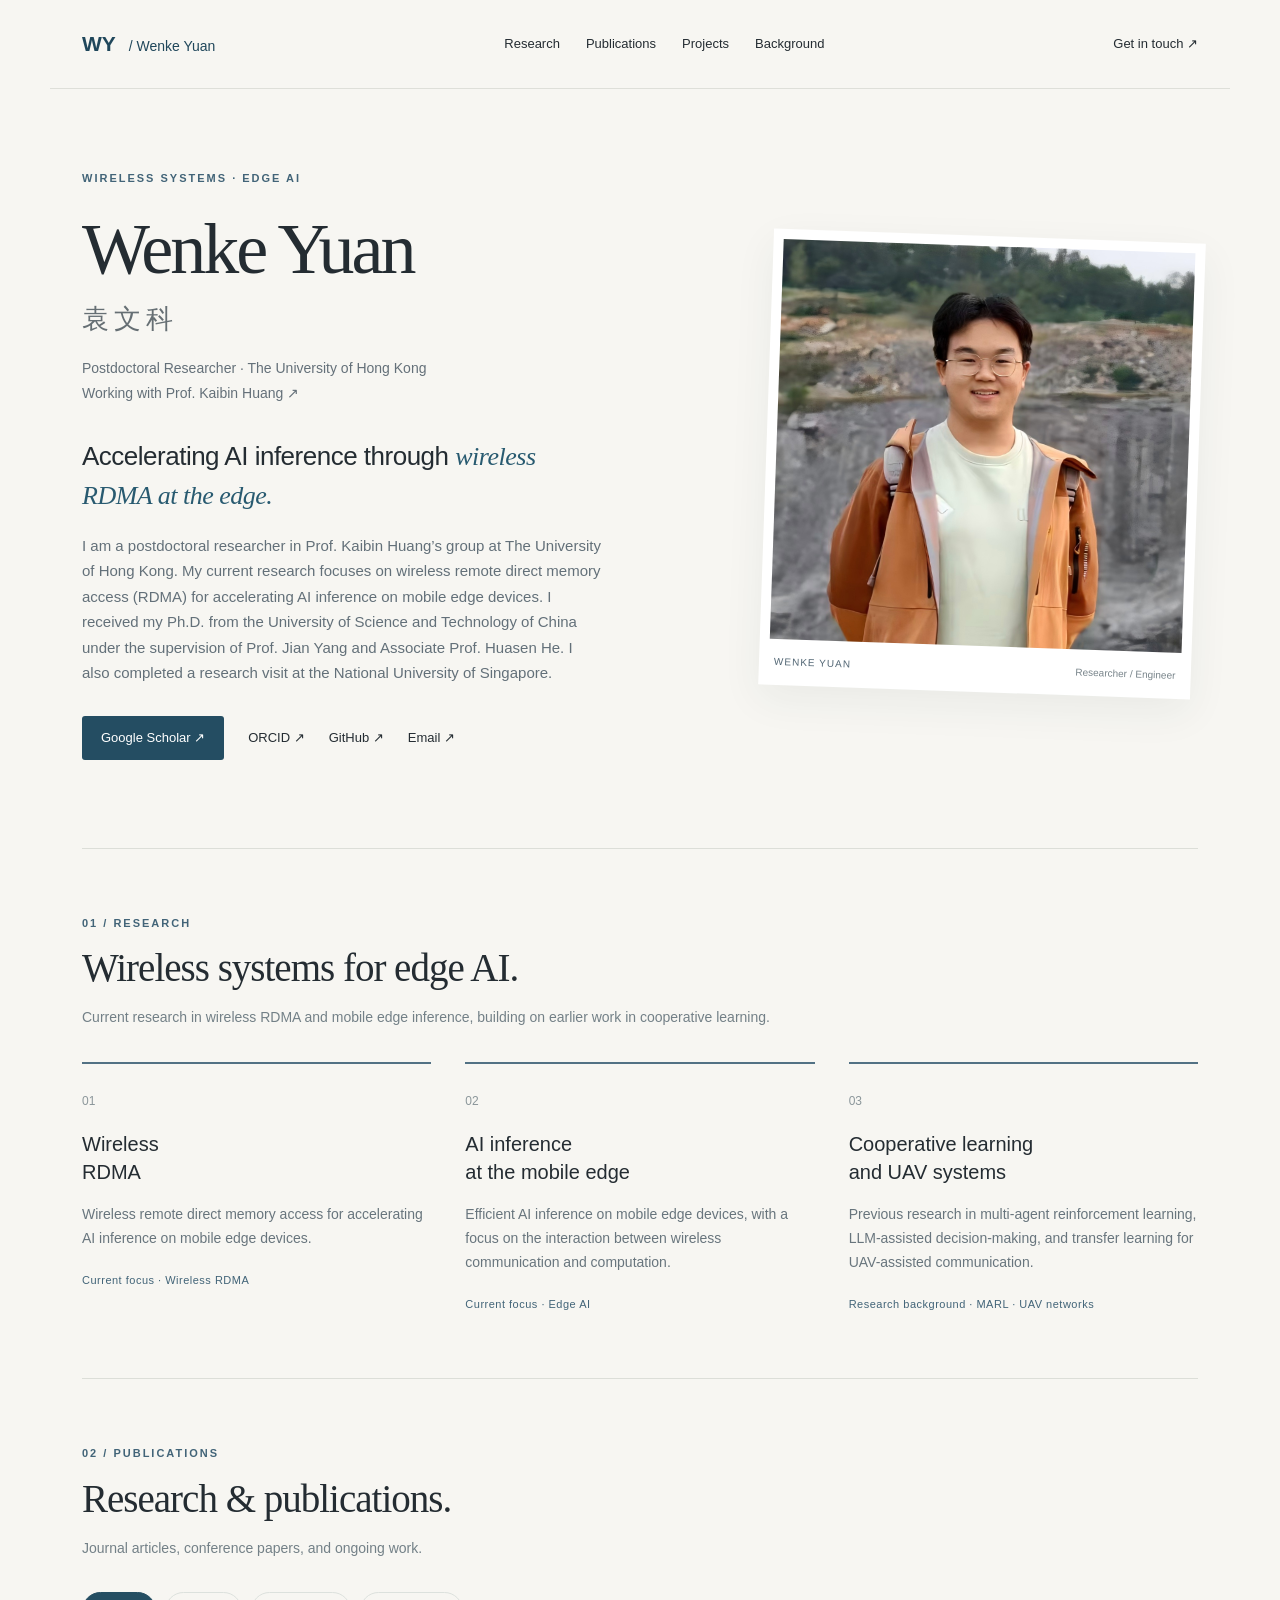
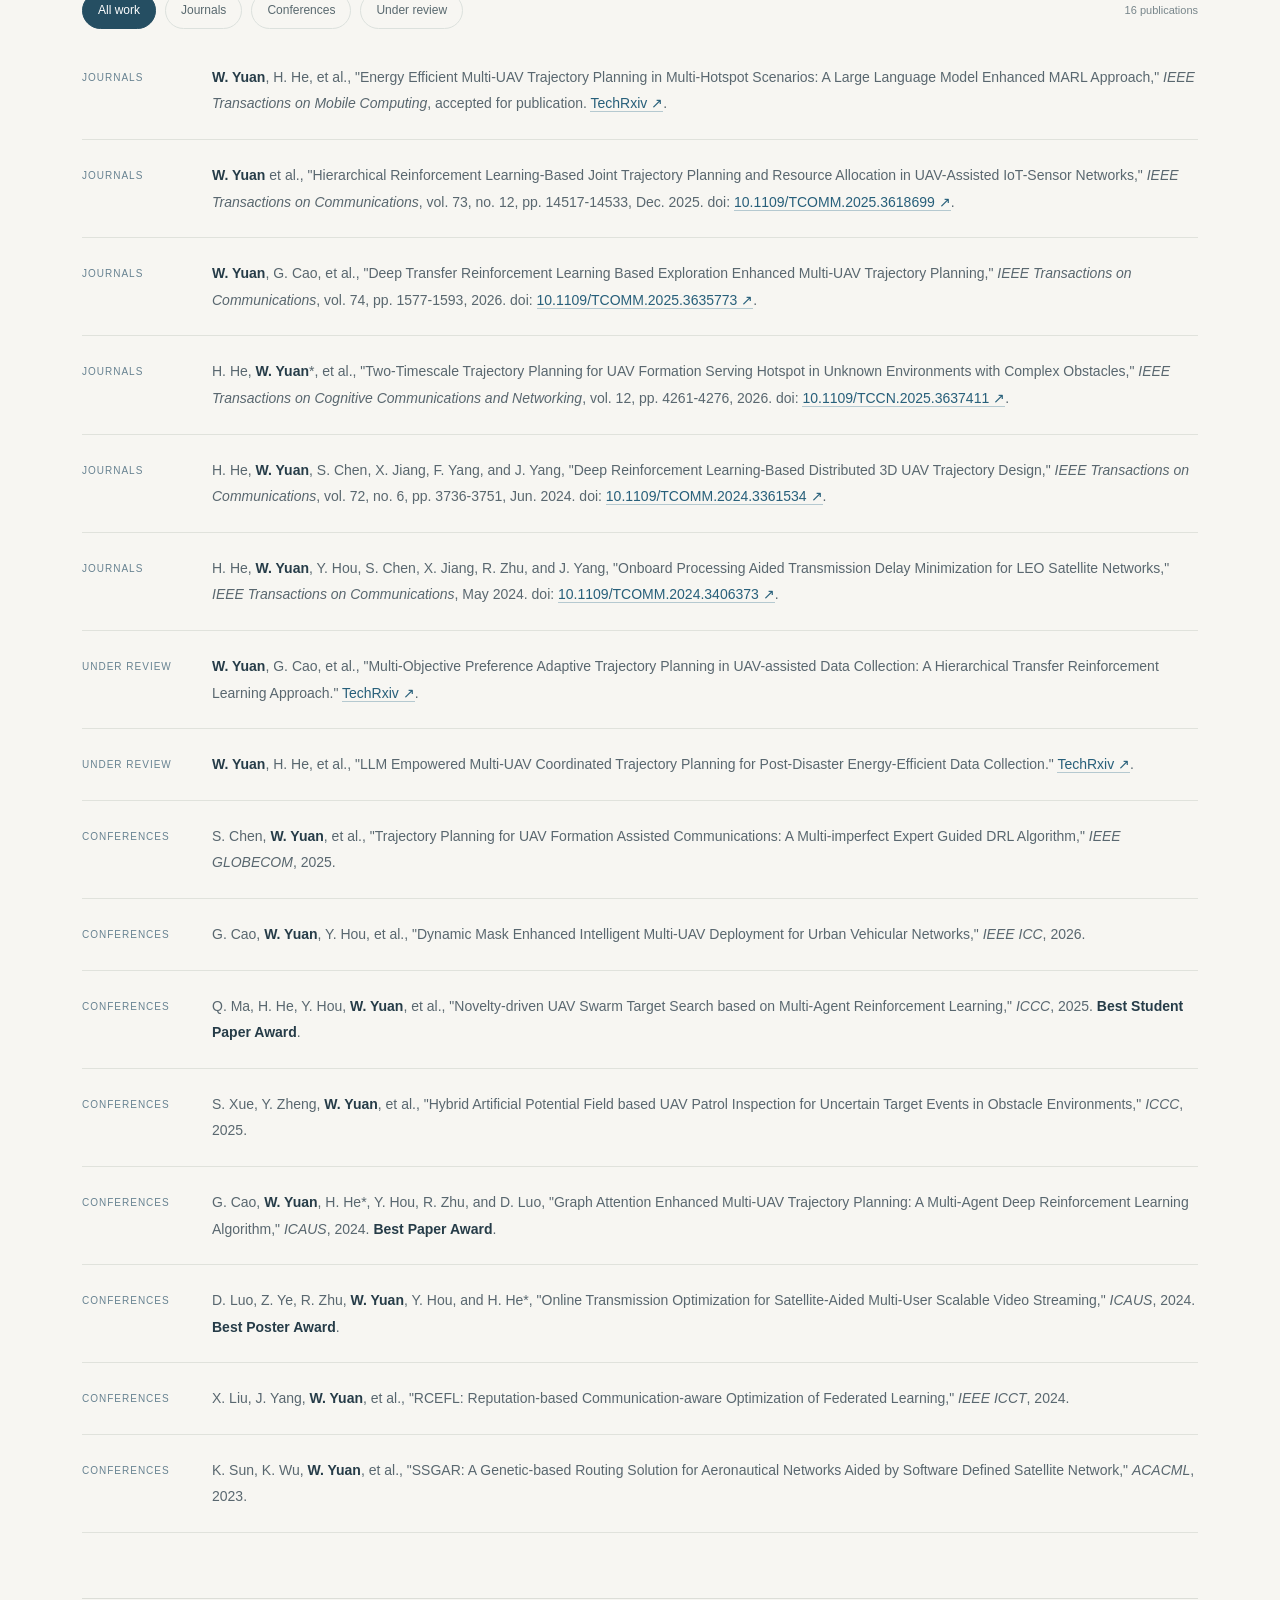
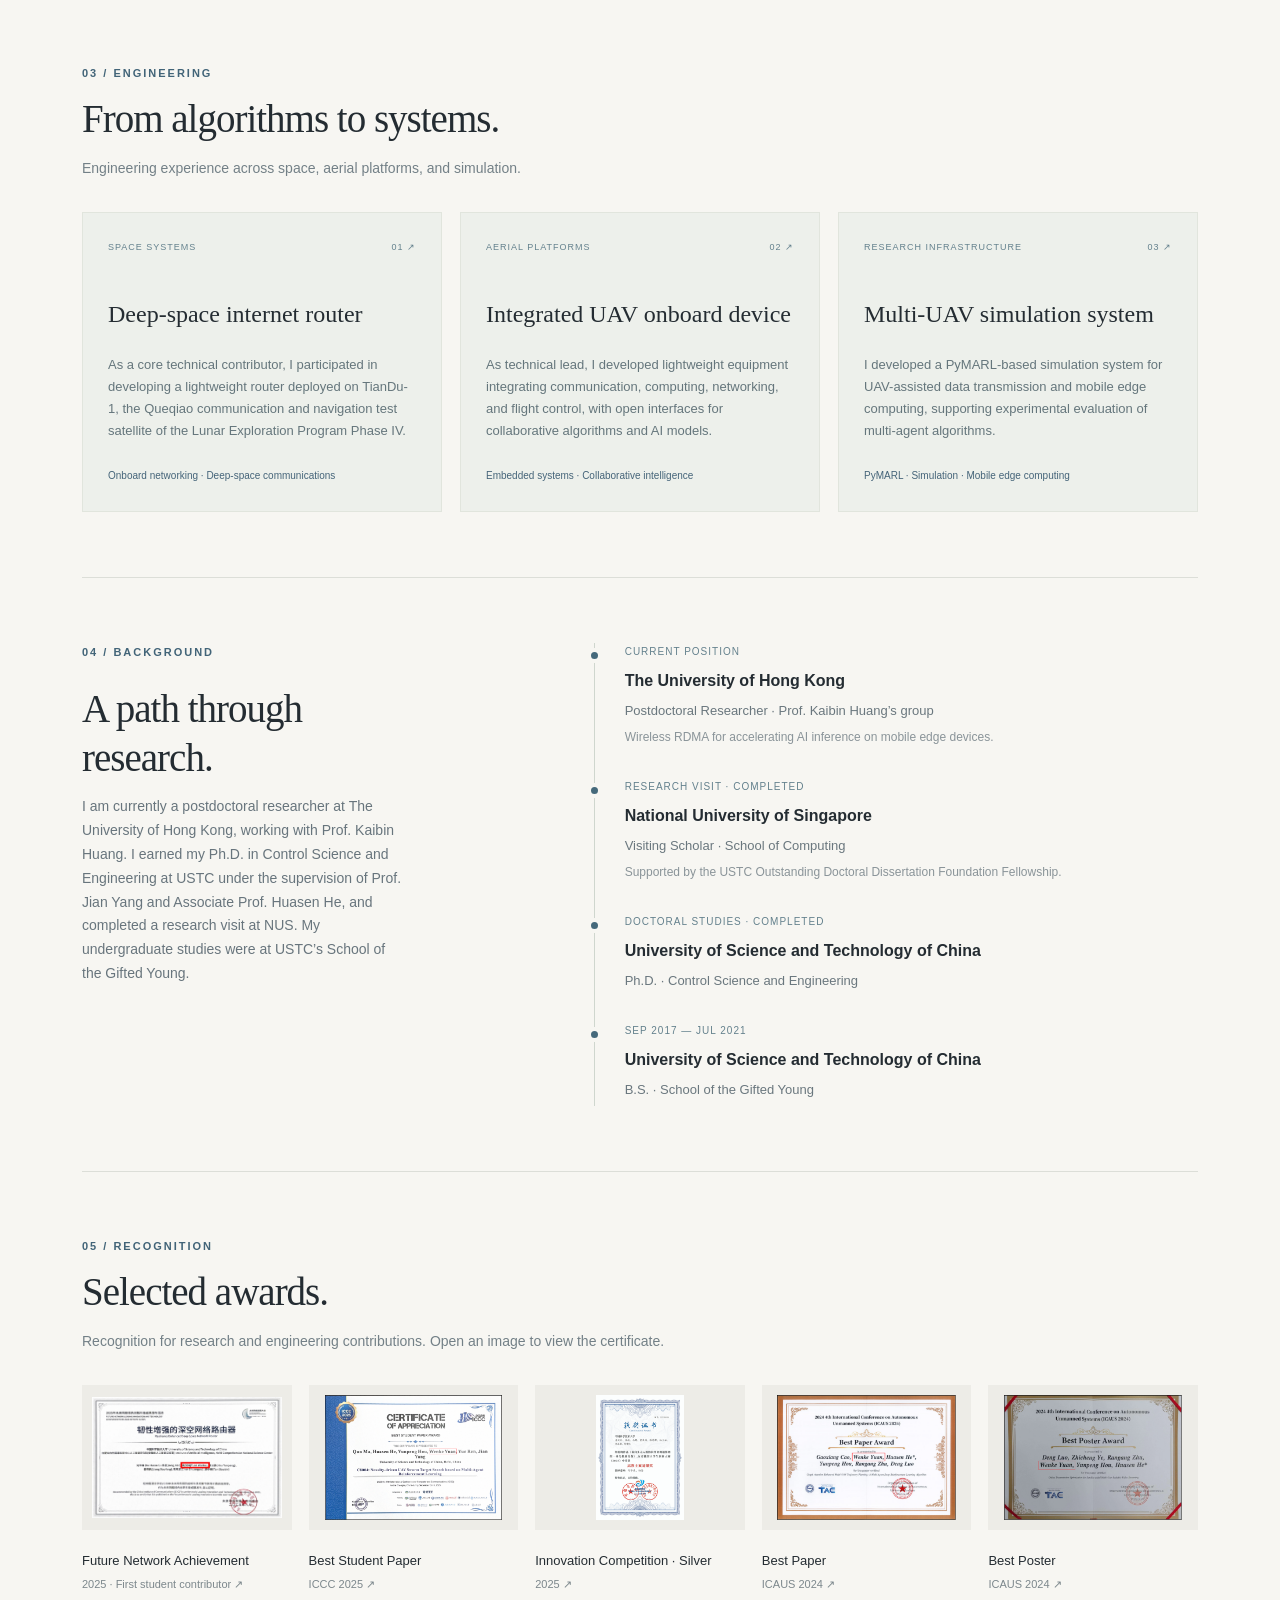
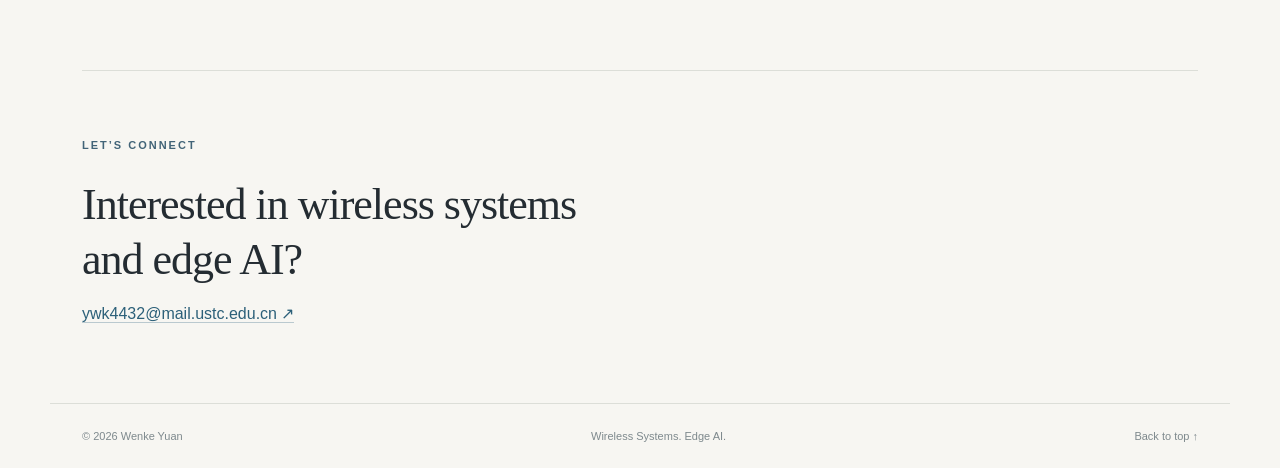
==== commit af9cfaa6: "Credit doctoral supervisors in academic biography" ====
--- a/index.html
+++ b/index.html
@@ -6,13 +6,13 @@
 <header><a class="wordmark" href="#">WY<span> / Wenke Yuan</span></a><nav aria-label="Main navigation"><a href="#research">Research</a><a href="#publications">Publications</a><a href="#projects">Projects</a><a href="#background">Background</a></nav><a class="contact" href="mailto:ywk4432@mail.ustc.edu.cn">Get in touch ↗</a></header>
 <main id="main">
 <section class="hero">
-<div class="hero-copy"><p class="eyebrow">WIRELESS SYSTEMS · EDGE AI</p><h1>Wenke Yuan<span class="chinese">袁文科</span></h1><p class="role">Postdoctoral Researcher · The University of Hong Kong<br>Working with <a href="https://ece.hku.hk/people/huangkb/" target="_blank" rel="noopener">Prof. Kaibin Huang ↗</a></p><p class="intro">Accelerating AI inference through <em>wireless RDMA at the edge.</em></p><p class="description">I am a postdoctoral researcher in Prof. Kaibin Huang’s group at The University of Hong Kong. My current research focuses on wireless remote direct memory access (RDMA) for accelerating AI inference on mobile edge devices. I received my Ph.D. from the University of Science and Technology of China and completed a research visit at the National University of Singapore.</p><div class="links"><a class="button" href="https://scholar.google.com/citations?user=M-j3ZtIAAAAJ" target="_blank" rel="noopener">Google Scholar ↗</a><a href="https://orcid.org/0009-0006-1573-5845" target="_blank" rel="noopener">ORCID ↗</a><a href="https://github.com/WenkeYuan" target="_blank" rel="noopener">GitHub ↗</a><a href="mailto:ywk4432@mail.ustc.edu.cn">Email ↗</a></div></div>
+<div class="hero-copy"><p class="eyebrow">WIRELESS SYSTEMS · EDGE AI</p><h1>Wenke Yuan<span class="chinese">袁文科</span></h1><p class="role">Postdoctoral Researcher · The University of Hong Kong<br>Working with <a href="https://ece.hku.hk/people/huangkb/" target="_blank" rel="noopener">Prof. Kaibin Huang ↗</a></p><p class="intro">Accelerating AI inference through <em>wireless RDMA at the edge.</em></p><p class="description">I am a postdoctoral researcher in Prof. Kaibin Huang’s group at The University of Hong Kong. My current research focuses on wireless remote direct memory access (RDMA) for accelerating AI inference on mobile edge devices. I received my Ph.D. from the University of Science and Technology of China under the supervision of Prof. Jian Yang and Associate Prof. Huasen He. I also completed a research visit at the National University of Singapore.</p><div class="links"><a class="button" href="https://scholar.google.com/citations?user=M-j3ZtIAAAAJ" target="_blank" rel="noopener">Google Scholar ↗</a><a href="https://orcid.org/0009-0006-1573-5845" target="_blank" rel="noopener">ORCID ↗</a><a href="https://github.com/WenkeYuan" target="_blank" rel="noopener">GitHub ↗</a><a href="mailto:ywk4432@mail.ustc.edu.cn">Email ↗</a></div></div>
 <figure class="portrait"><img src="images/ywk2.png" alt="Wenke Yuan outdoors"><figcaption>WENKE YUAN <span>Researcher / Engineer</span></figcaption></figure>
 </section>
 <section id="research" class="section"><div class="section-heading"><p class="eyebrow">01 / RESEARCH</p><h2>Wireless systems for edge AI.</h2><p>Current research in wireless RDMA and mobile edge inference, building on earlier work in cooperative learning.</p></div><div class="research-grid"><article><span class="number">01</span><h3>Wireless<br>RDMA</h3><p>Wireless remote direct memory access for accelerating AI inference on mobile edge devices.</p><div class="tags">Current focus · Wireless RDMA</div></article><article><span class="number">02</span><h3>AI inference<br>at the mobile edge</h3><p>Efficient AI inference on mobile edge devices, with a focus on the interaction between wireless communication and computation.</p><div class="tags">Current focus · Edge AI</div></article><article><span class="number">03</span><h3>Cooperative learning<br>and UAV systems</h3><p>Previous research in multi-agent reinforcement learning, LLM-assisted decision-making, and transfer learning for UAV-assisted communication.</p><div class="tags">Research background · MARL · UAV networks</div></article></div></section>
 <section id="publications" class="section"><div class="section-heading"><p class="eyebrow">02 / PUBLICATIONS</p><h2>Research & publications.</h2><p>Journal articles, conference papers, and ongoing work.</p></div><div class="filters" role="group" aria-label="Filter publications"><button class="active" aria-pressed="true" data-filter="all">All work</button><button aria-pressed="false" data-filter="Journals">Journals</button><button aria-pressed="false" data-filter="Conferences">Conferences</button><button aria-pressed="false" data-filter="Under Review">Under review</button><span id="paper-count" aria-live="polite"></span></div><div class="papers"><article class="paper" data-category="Journals"><span class="paper-type">Journals</span><p><strong>W. Yuan</strong>, H. He, et al., &quot;Energy Efficient Multi-UAV Trajectory Planning in Multi-Hotspot Scenarios: A Large Language Model Enhanced MARL Approach,&quot; <em>IEEE Transactions on Mobile Computing</em>, accepted for publication. <a href="https://doi.org/10.36227/techrxiv.175373694.45432330/v1" target="_blank" rel="noopener">TechRxiv ↗</a>.</p></article><article class="paper" data-category="Journals"><span class="paper-type">Journals</span><p><strong>W. Yuan</strong> et al., &quot;Hierarchical Reinforcement Learning-Based Joint Trajectory Planning and Resource Allocation in UAV-Assisted IoT-Sensor Networks,&quot; <em>IEEE Transactions on Communications</em>, vol. 73, no. 12, pp. 14517-14533, Dec. 2025. doi: <a href="https://doi.org/10.1109/TCOMM.2025.3618699" target="_blank" rel="noopener">10.1109/TCOMM.2025.3618699 ↗</a>.</p></article><article class="paper" data-category="Journals"><span class="paper-type">Journals</span><p><strong>W. Yuan</strong>, G. Cao, et al., &quot;Deep Transfer Reinforcement Learning Based Exploration Enhanced Multi-UAV Trajectory Planning,&quot; <em>IEEE Transactions on Communications</em>, vol. 74, pp. 1577-1593, 2026. doi: <a href="https://doi.org/10.1109/TCOMM.2025.3635773" target="_blank" rel="noopener">10.1109/TCOMM.2025.3635773 ↗</a>.</p></article><article class="paper" data-category="Journals"><span class="paper-type">Journals</span><p>H. He, <strong>W. Yuan</strong>&#42;, et al., &quot;Two-Timescale Trajectory Planning for UAV Formation Serving Hotspot in Unknown Environments with Complex Obstacles,&quot; <em>IEEE Transactions on Cognitive Communications and Networking</em>, vol. 12, pp. 4261-4276, 2026. doi: <a href="https://doi.org/10.1109/TCCN.2025.3637411" target="_blank" rel="noopener">10.1109/TCCN.2025.3637411 ↗</a>.</p></article><article class="paper" data-category="Journals"><span class="paper-type">Journals</span><p>H. He, <strong>W. Yuan</strong>, S. Chen, X. Jiang, F. Yang, and J. Yang, &quot;Deep Reinforcement Learning-Based Distributed 3D UAV Trajectory Design,&quot; <em>IEEE Transactions on Communications</em>, vol. 72, no. 6, pp. 3736-3751, Jun. 2024. doi: <a href="https://doi.org/10.1109/TCOMM.2024.3361534" target="_blank" rel="noopener">10.1109/TCOMM.2024.3361534 ↗</a>.</p></article><article class="paper" data-category="Journals"><span class="paper-type">Journals</span><p>H. He, <strong>W. Yuan</strong>, Y. Hou, S. Chen, X. Jiang, R. Zhu, and J. Yang, &quot;Onboard Processing Aided Transmission Delay Minimization for LEO Satellite Networks,&quot; <em>IEEE Transactions on Communications</em>, May 2024. doi: <a href="https://doi.org/10.1109/TCOMM.2024.3406373" target="_blank" rel="noopener">10.1109/TCOMM.2024.3406373 ↗</a>.</p></article><article class="paper" data-category="Under Review"><span class="paper-type">Under Review</span><p><strong>W. Yuan</strong>, G. Cao, et al., &quot;Multi-Objective Preference Adaptive Trajectory Planning in UAV-assisted Data Collection: A Hierarchical Transfer Reinforcement Learning Approach.&quot; <a href="https://doi.org/10.36227/techrxiv.175373688.83435378/v1" target="_blank" rel="noopener">TechRxiv ↗</a>.</p></article><article class="paper" data-category="Under Review"><span class="paper-type">Under Review</span><p><strong>W. Yuan</strong>, H. He, et al., &quot;LLM Empowered Multi-UAV Coordinated Trajectory Planning for Post-Disaster Energy-Efficient Data Collection.&quot; <a href="https://doi.org/10.36227/techrxiv.175751177.74717262/v1" target="_blank" rel="noopener">TechRxiv ↗</a>.</p></article><article class="paper" data-category="Conferences"><span class="paper-type">Conferences</span><p>S. Chen, <strong>W. Yuan</strong>, et al., &quot;Trajectory Planning for UAV Formation Assisted Communications: A Multi-imperfect Expert Guided DRL Algorithm,&quot; <em>IEEE GLOBECOM</em>, 2025.</p></article><article class="paper" data-category="Conferences"><span class="paper-type">Conferences</span><p>G. Cao, <strong>W. Yuan</strong>, Y. Hou, et al., &quot;Dynamic Mask Enhanced Intelligent Multi-UAV Deployment for Urban Vehicular Networks,&quot; <em>IEEE ICC</em>, 2026.</p></article><article class="paper" data-category="Conferences"><span class="paper-type">Conferences</span><p>Q. Ma, H. He, Y. Hou, <strong>W. Yuan</strong>, et al., &quot;Novelty-driven UAV Swarm Target Search based on Multi-Agent Reinforcement Learning,&quot; <em>ICCC</em>, 2025. <strong>Best Student Paper Award</strong>.</p></article><article class="paper" data-category="Conferences"><span class="paper-type">Conferences</span><p>S. Xue, Y. Zheng, <strong>W. Yuan</strong>, et al., &quot;Hybrid Artificial Potential Field based UAV Patrol Inspection for Uncertain Target Events in Obstacle Environments,&quot; <em>ICCC</em>, 2025.</p></article><article class="paper" data-category="Conferences"><span class="paper-type">Conferences</span><p>G. Cao, <strong>W. Yuan</strong>, H. He&#42;, Y. Hou, R. Zhu, and D. Luo, &quot;Graph Attention Enhanced Multi-UAV Trajectory Planning: A Multi-Agent Deep Reinforcement Learning Algorithm,&quot; <em>ICAUS</em>, 2024. <strong>Best Paper Award</strong>.</p></article><article class="paper" data-category="Conferences"><span class="paper-type">Conferences</span><p>D. Luo, Z. Ye, R. Zhu, <strong>W. Yuan</strong>, Y. Hou, and H. He&#42;, &quot;Online Transmission Optimization for Satellite-Aided Multi-User Scalable Video Streaming,&quot; <em>ICAUS</em>, 2024. <strong>Best Poster Award</strong>.</p></article><article class="paper" data-category="Conferences"><span class="paper-type">Conferences</span><p>X. Liu, J. Yang, <strong>W. Yuan</strong>, et al., &quot;RCEFL: Reputation-based Communication-aware Optimization of Federated Learning,&quot; <em>IEEE ICCT</em>, 2024.</p></article><article class="paper" data-category="Conferences"><span class="paper-type">Conferences</span><p>K. Sun, K. Wu, <strong>W. Yuan</strong>, et al., &quot;SSGAR: A Genetic-based Routing Solution for Aeronautical Networks Aided by Software Defined Satellite Network,&quot; <em>ACACML</em>, 2023.</p></article></div></section>
 <section id="projects" class="section"><div class="section-heading"><p class="eyebrow">03 / ENGINEERING</p><h2>From algorithms to systems.</h2><p>Engineering experience across space, aerial platforms, and simulation.</p></div><div class="projects"><article><div class="project-code">SPACE SYSTEMS <span>01 ↗</span></div><h3>Deep-space internet router</h3><p>As a core technical contributor, I participated in developing a lightweight router deployed on TianDu-1, the Queqiao communication and navigation test satellite of the Lunar Exploration Program Phase IV.</p><p class="project-note">Onboard networking · Deep-space communications</p></article><article><div class="project-code">AERIAL PLATFORMS <span>02 ↗</span></div><h3>Integrated UAV onboard device</h3><p>As technical lead, I developed lightweight equipment integrating communication, computing, networking, and flight control, with open interfaces for collaborative algorithms and AI models.</p><p class="project-note">Embedded systems · Collaborative intelligence</p></article><article><div class="project-code">RESEARCH INFRASTRUCTURE <span>03 ↗</span></div><h3>Multi-UAV simulation system</h3><p>I developed a PyMARL-based simulation system for UAV-assisted data transmission and mobile edge computing, supporting experimental evaluation of multi-agent algorithms.</p><p class="project-note">PyMARL · Simulation · Mobile edge computing</p></article></div></section>
-<section id="background" class="section background"><div><p class="eyebrow">04 / BACKGROUND</p><h2>A path through<br>research.</h2><p class="background-copy">I am currently a postdoctoral researcher at The University of Hong Kong, working with Prof. Kaibin Huang. I earned my Ph.D. in Control Science and Engineering at USTC and completed a research visit at NUS. My undergraduate studies were at USTC’s School of the Gifted Young.</p></div><div class="timeline"><article><p class="date">CURRENT POSITION</p><h3>The University of Hong Kong</h3><p>Postdoctoral Researcher · Prof. Kaibin Huang’s group</p><p class="muted">Wireless RDMA for accelerating AI inference on mobile edge devices.</p></article><article><p class="date">RESEARCH VISIT · COMPLETED</p><h3>National University of Singapore</h3><p>Visiting Scholar · School of Computing</p><p class="muted">Supported by the USTC Outstanding Doctoral Dissertation Foundation Fellowship.</p></article><article><p class="date">DOCTORAL STUDIES · COMPLETED</p><h3>University of Science and Technology of China</h3><p>Ph.D. · Control Science and Engineering</p></article><article><p class="date">SEP 2017 — JUL 2021</p><h3>University of Science and Technology of China</h3><p>B.S. · School of the Gifted Young</p></article></div></section>
+<section id="background" class="section background"><div><p class="eyebrow">04 / BACKGROUND</p><h2>A path through<br>research.</h2><p class="background-copy">I am currently a postdoctoral researcher at The University of Hong Kong, working with Prof. Kaibin Huang. I earned my Ph.D. in Control Science and Engineering at USTC under the supervision of Prof. Jian Yang and Associate Prof. Huasen He, and completed a research visit at NUS. My undergraduate studies were at USTC’s School of the Gifted Young.</p></div><div class="timeline"><article><p class="date">CURRENT POSITION</p><h3>The University of Hong Kong</h3><p>Postdoctoral Researcher · Prof. Kaibin Huang’s group</p><p class="muted">Wireless RDMA for accelerating AI inference on mobile edge devices.</p></article><article><p class="date">RESEARCH VISIT · COMPLETED</p><h3>National University of Singapore</h3><p>Visiting Scholar · School of Computing</p><p class="muted">Supported by the USTC Outstanding Doctoral Dissertation Foundation Fellowship.</p></article><article><p class="date">DOCTORAL STUDIES · COMPLETED</p><h3>University of Science and Technology of China</h3><p>Ph.D. · Control Science and Engineering</p></article><article><p class="date">SEP 2017 — JUL 2021</p><h3>University of Science and Technology of China</h3><p>B.S. · School of the Gifted Young</p></article></div></section>
 <section class="section"><div class="section-heading"><p class="eyebrow">05 / RECOGNITION</p><h2>Selected awards.</h2><p>Recognition for research and engineering contributions. Open an image to view the certificate.</p></div><div class="award-grid"><a class="award" href="images/awards/future-network-achievement-2025.jpg" target="_blank" rel="noopener"><img src="images/awards/future-network-achievement-2025.jpg" alt="Future Network Achievement" loading="lazy"><h3>Future Network Achievement</h3><p>2025 · First student contributor ↗</p></a><a class="award" href="images/awards/iccc-best-student-paper-2025.png" target="_blank" rel="noopener"><img src="images/awards/iccc-best-student-paper-2025.png" alt="Best Student Paper" loading="lazy"><h3>Best Student Paper</h3><p>ICCC 2025 ↗</p></a><a class="award" href="images/awards/innovation-competition-silver-2025.jpg" target="_blank" rel="noopener"><img src="images/awards/innovation-competition-silver-2025.jpg" alt="Innovation Competition · Silver" loading="lazy"><h3>Innovation Competition · Silver</h3><p>2025 ↗</p></a><a class="award" href="images/awards/icaus-best-paper-2024.png" target="_blank" rel="noopener"><img src="images/awards/icaus-best-paper-2024.png" alt="Best Paper" loading="lazy"><h3>Best Paper</h3><p>ICAUS 2024 ↗</p></a><a class="award" href="images/awards/icaus-best-poster-2024.png" target="_blank" rel="noopener"><img src="images/awards/icaus-best-poster-2024.png" alt="Best Poster" loading="lazy"><h3>Best Poster</h3><p>ICAUS 2024 ↗</p></a></div></section>
 <section class="closing"><p class="eyebrow">LET’S CONNECT</p><h2>Interested in wireless systems<br>and edge AI?</h2><a href="mailto:ywk4432@mail.ustc.edu.cn">ywk4432@mail.ustc.edu.cn ↗</a></section>
 </main><footer><span>© <span id="year">2026</span> Wenke Yuan</span><span>Wireless Systems. Edge AI.</span><a href="#">Back to top ↑</a></footer>
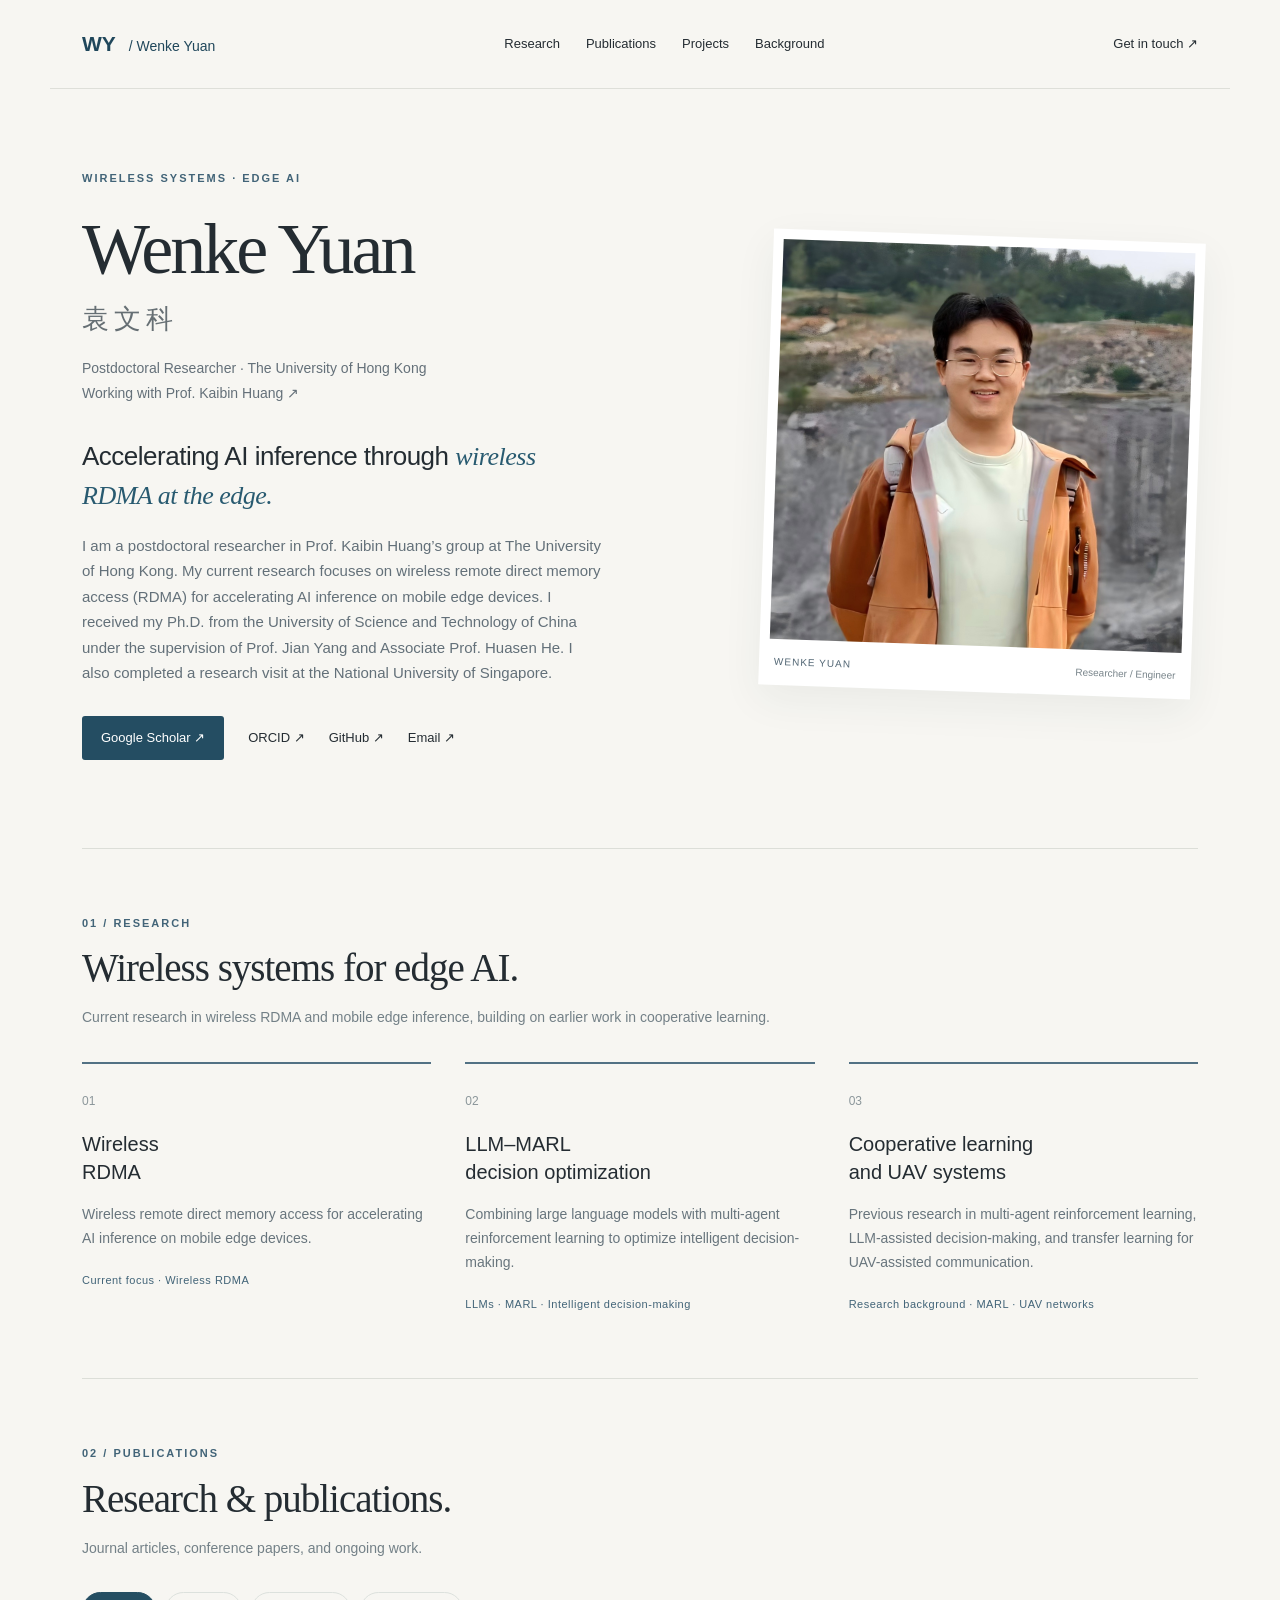
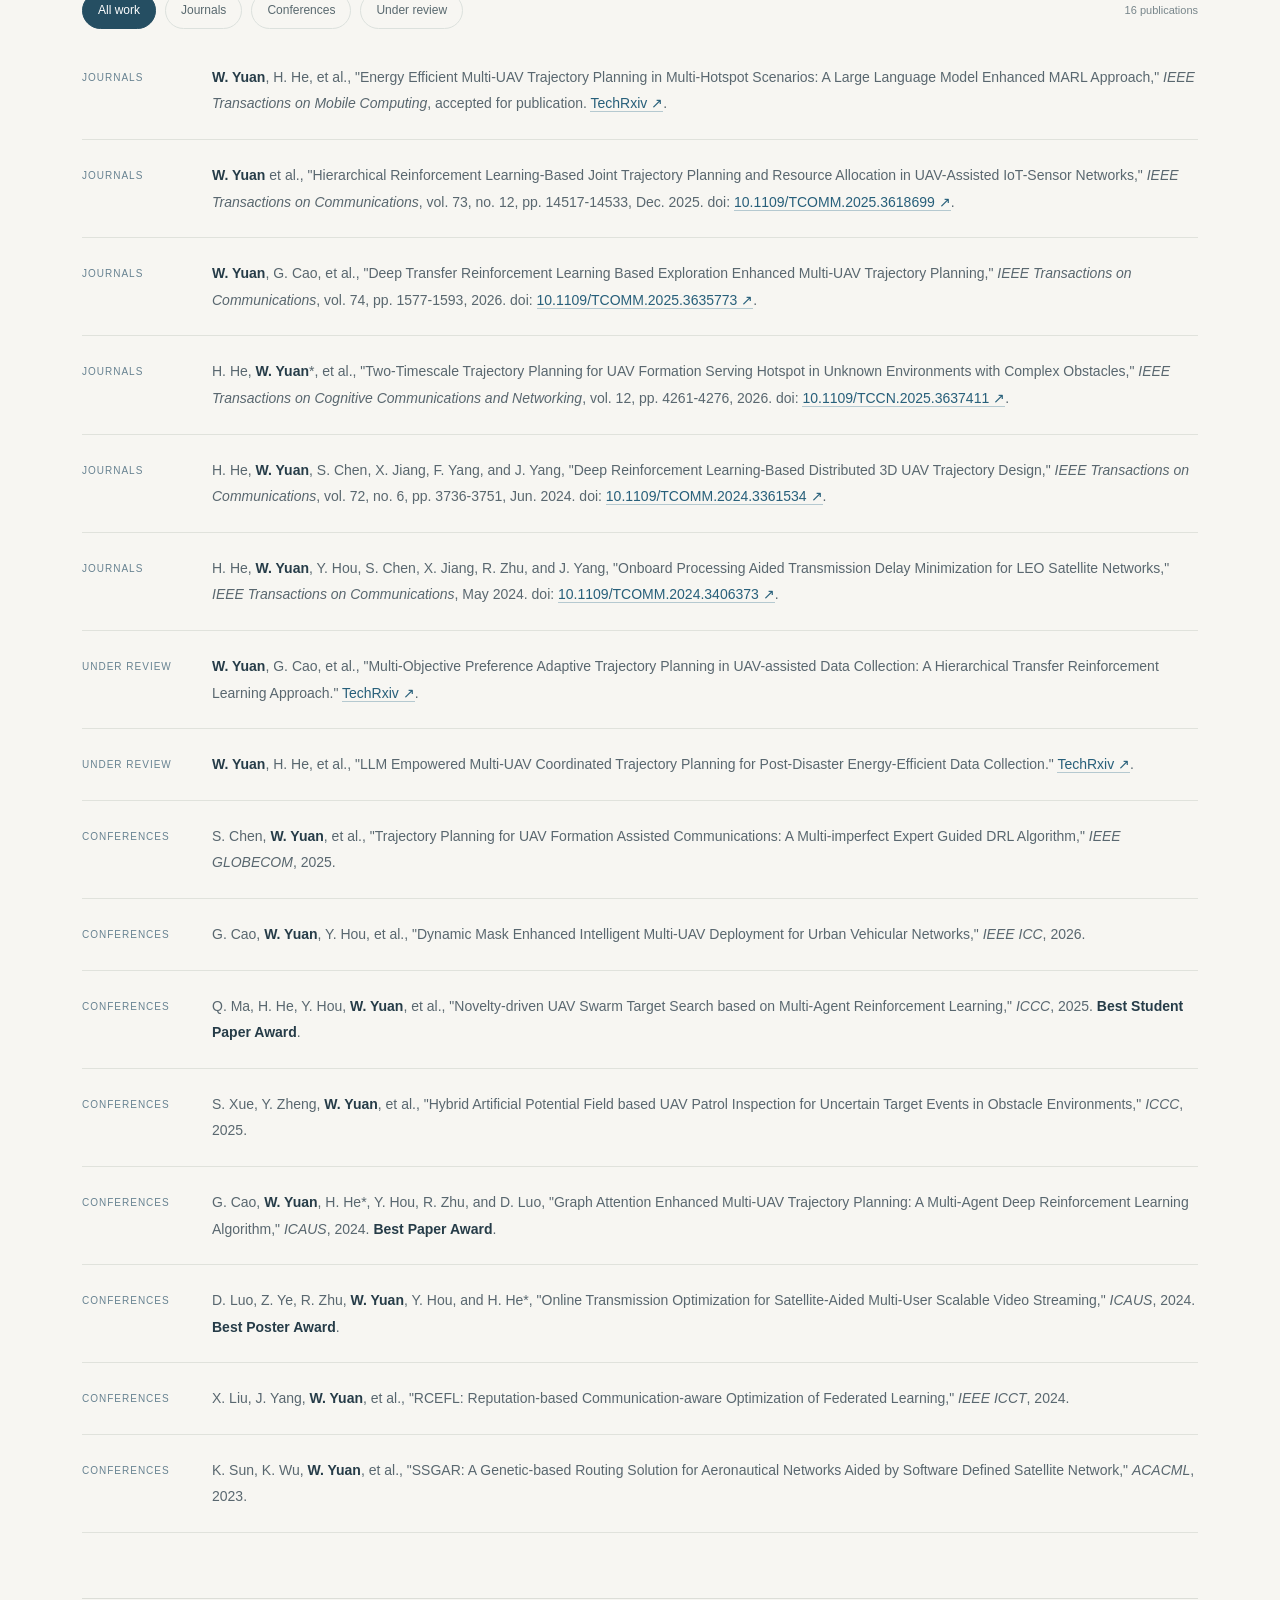
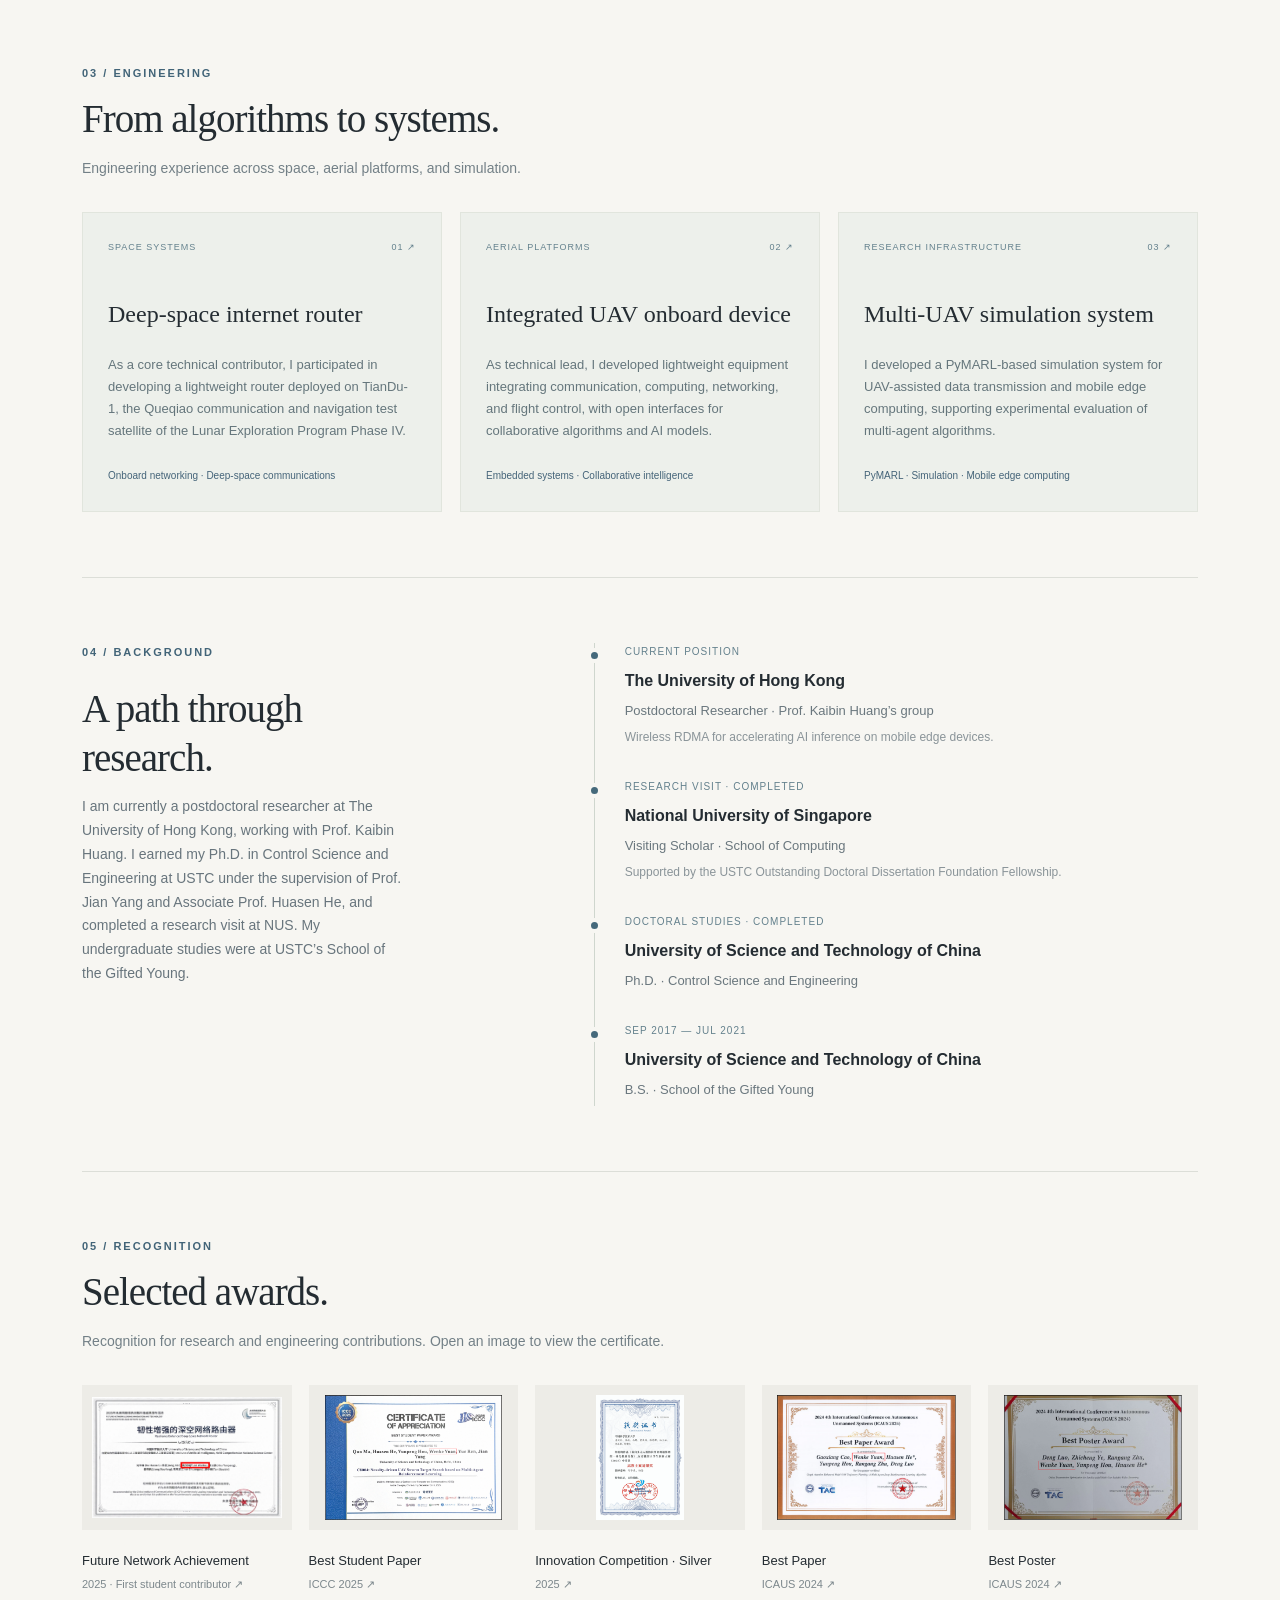
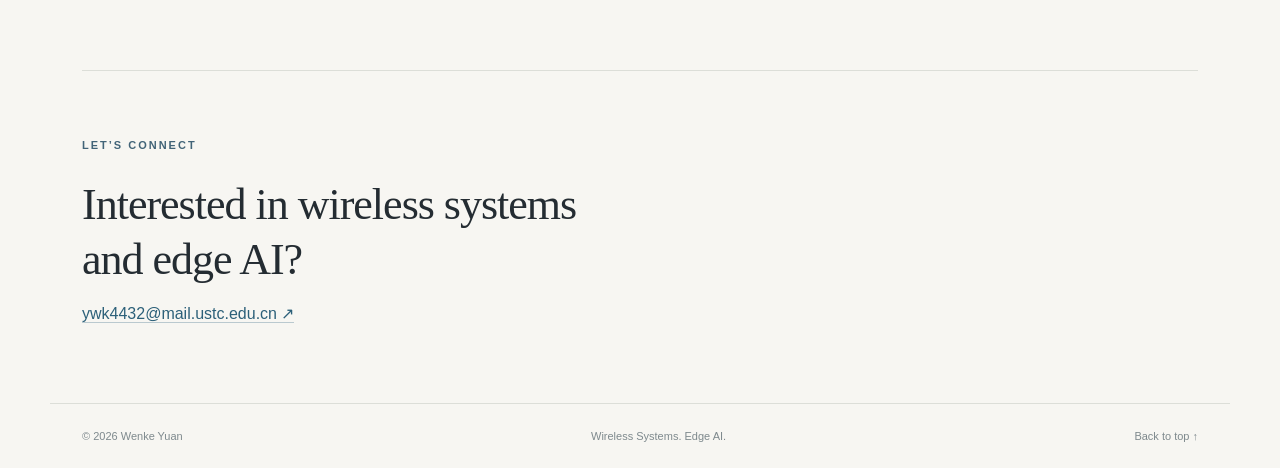
==== commit 7fc48161: "Describe LLM and MARL decision optimization research" ====
--- a/index.html
+++ b/index.html
@@ -9,7 +9,7 @@
 <div class="hero-copy"><p class="eyebrow">WIRELESS SYSTEMS · EDGE AI</p><h1>Wenke Yuan<span class="chinese">袁文科</span></h1><p class="role">Postdoctoral Researcher · The University of Hong Kong<br>Working with <a href="https://ece.hku.hk/people/huangkb/" target="_blank" rel="noopener">Prof. Kaibin Huang ↗</a></p><p class="intro">Accelerating AI inference through <em>wireless RDMA at the edge.</em></p><p class="description">I am a postdoctoral researcher in Prof. Kaibin Huang’s group at The University of Hong Kong. My current research focuses on wireless remote direct memory access (RDMA) for accelerating AI inference on mobile edge devices. I received my Ph.D. from the University of Science and Technology of China under the supervision of Prof. Jian Yang and Associate Prof. Huasen He. I also completed a research visit at the National University of Singapore.</p><div class="links"><a class="button" href="https://scholar.google.com/citations?user=M-j3ZtIAAAAJ" target="_blank" rel="noopener">Google Scholar ↗</a><a href="https://orcid.org/0009-0006-1573-5845" target="_blank" rel="noopener">ORCID ↗</a><a href="https://github.com/WenkeYuan" target="_blank" rel="noopener">GitHub ↗</a><a href="mailto:ywk4432@mail.ustc.edu.cn">Email ↗</a></div></div>
 <figure class="portrait"><img src="images/ywk2.png" alt="Wenke Yuan outdoors"><figcaption>WENKE YUAN <span>Researcher / Engineer</span></figcaption></figure>
 </section>
-<section id="research" class="section"><div class="section-heading"><p class="eyebrow">01 / RESEARCH</p><h2>Wireless systems for edge AI.</h2><p>Current research in wireless RDMA and mobile edge inference, building on earlier work in cooperative learning.</p></div><div class="research-grid"><article><span class="number">01</span><h3>Wireless<br>RDMA</h3><p>Wireless remote direct memory access for accelerating AI inference on mobile edge devices.</p><div class="tags">Current focus · Wireless RDMA</div></article><article><span class="number">02</span><h3>AI inference<br>at the mobile edge</h3><p>Efficient AI inference on mobile edge devices, with a focus on the interaction between wireless communication and computation.</p><div class="tags">Current focus · Edge AI</div></article><article><span class="number">03</span><h3>Cooperative learning<br>and UAV systems</h3><p>Previous research in multi-agent reinforcement learning, LLM-assisted decision-making, and transfer learning for UAV-assisted communication.</p><div class="tags">Research background · MARL · UAV networks</div></article></div></section>
+<section id="research" class="section"><div class="section-heading"><p class="eyebrow">01 / RESEARCH</p><h2>Wireless systems for edge AI.</h2><p>Current research in wireless RDMA and mobile edge inference, building on earlier work in cooperative learning.</p></div><div class="research-grid"><article><span class="number">01</span><h3>Wireless<br>RDMA</h3><p>Wireless remote direct memory access for accelerating AI inference on mobile edge devices.</p><div class="tags">Current focus · Wireless RDMA</div></article><article><span class="number">02</span><h3>LLM–MARL<br>decision optimization</h3><p>Combining large language models with multi-agent reinforcement learning to optimize intelligent decision-making.</p><div class="tags">LLMs · MARL · Intelligent decision-making</div></article><article><span class="number">03</span><h3>Cooperative learning<br>and UAV systems</h3><p>Previous research in multi-agent reinforcement learning, LLM-assisted decision-making, and transfer learning for UAV-assisted communication.</p><div class="tags">Research background · MARL · UAV networks</div></article></div></section>
 <section id="publications" class="section"><div class="section-heading"><p class="eyebrow">02 / PUBLICATIONS</p><h2>Research & publications.</h2><p>Journal articles, conference papers, and ongoing work.</p></div><div class="filters" role="group" aria-label="Filter publications"><button class="active" aria-pressed="true" data-filter="all">All work</button><button aria-pressed="false" data-filter="Journals">Journals</button><button aria-pressed="false" data-filter="Conferences">Conferences</button><button aria-pressed="false" data-filter="Under Review">Under review</button><span id="paper-count" aria-live="polite"></span></div><div class="papers"><article class="paper" data-category="Journals"><span class="paper-type">Journals</span><p><strong>W. Yuan</strong>, H. He, et al., &quot;Energy Efficient Multi-UAV Trajectory Planning in Multi-Hotspot Scenarios: A Large Language Model Enhanced MARL Approach,&quot; <em>IEEE Transactions on Mobile Computing</em>, accepted for publication. <a href="https://doi.org/10.36227/techrxiv.175373694.45432330/v1" target="_blank" rel="noopener">TechRxiv ↗</a>.</p></article><article class="paper" data-category="Journals"><span class="paper-type">Journals</span><p><strong>W. Yuan</strong> et al., &quot;Hierarchical Reinforcement Learning-Based Joint Trajectory Planning and Resource Allocation in UAV-Assisted IoT-Sensor Networks,&quot; <em>IEEE Transactions on Communications</em>, vol. 73, no. 12, pp. 14517-14533, Dec. 2025. doi: <a href="https://doi.org/10.1109/TCOMM.2025.3618699" target="_blank" rel="noopener">10.1109/TCOMM.2025.3618699 ↗</a>.</p></article><article class="paper" data-category="Journals"><span class="paper-type">Journals</span><p><strong>W. Yuan</strong>, G. Cao, et al., &quot;Deep Transfer Reinforcement Learning Based Exploration Enhanced Multi-UAV Trajectory Planning,&quot; <em>IEEE Transactions on Communications</em>, vol. 74, pp. 1577-1593, 2026. doi: <a href="https://doi.org/10.1109/TCOMM.2025.3635773" target="_blank" rel="noopener">10.1109/TCOMM.2025.3635773 ↗</a>.</p></article><article class="paper" data-category="Journals"><span class="paper-type">Journals</span><p>H. He, <strong>W. Yuan</strong>&#42;, et al., &quot;Two-Timescale Trajectory Planning for UAV Formation Serving Hotspot in Unknown Environments with Complex Obstacles,&quot; <em>IEEE Transactions on Cognitive Communications and Networking</em>, vol. 12, pp. 4261-4276, 2026. doi: <a href="https://doi.org/10.1109/TCCN.2025.3637411" target="_blank" rel="noopener">10.1109/TCCN.2025.3637411 ↗</a>.</p></article><article class="paper" data-category="Journals"><span class="paper-type">Journals</span><p>H. He, <strong>W. Yuan</strong>, S. Chen, X. Jiang, F. Yang, and J. Yang, &quot;Deep Reinforcement Learning-Based Distributed 3D UAV Trajectory Design,&quot; <em>IEEE Transactions on Communications</em>, vol. 72, no. 6, pp. 3736-3751, Jun. 2024. doi: <a href="https://doi.org/10.1109/TCOMM.2024.3361534" target="_blank" rel="noopener">10.1109/TCOMM.2024.3361534 ↗</a>.</p></article><article class="paper" data-category="Journals"><span class="paper-type">Journals</span><p>H. He, <strong>W. Yuan</strong>, Y. Hou, S. Chen, X. Jiang, R. Zhu, and J. Yang, &quot;Onboard Processing Aided Transmission Delay Minimization for LEO Satellite Networks,&quot; <em>IEEE Transactions on Communications</em>, May 2024. doi: <a href="https://doi.org/10.1109/TCOMM.2024.3406373" target="_blank" rel="noopener">10.1109/TCOMM.2024.3406373 ↗</a>.</p></article><article class="paper" data-category="Under Review"><span class="paper-type">Under Review</span><p><strong>W. Yuan</strong>, G. Cao, et al., &quot;Multi-Objective Preference Adaptive Trajectory Planning in UAV-assisted Data Collection: A Hierarchical Transfer Reinforcement Learning Approach.&quot; <a href="https://doi.org/10.36227/techrxiv.175373688.83435378/v1" target="_blank" rel="noopener">TechRxiv ↗</a>.</p></article><article class="paper" data-category="Under Review"><span class="paper-type">Under Review</span><p><strong>W. Yuan</strong>, H. He, et al., &quot;LLM Empowered Multi-UAV Coordinated Trajectory Planning for Post-Disaster Energy-Efficient Data Collection.&quot; <a href="https://doi.org/10.36227/techrxiv.175751177.74717262/v1" target="_blank" rel="noopener">TechRxiv ↗</a>.</p></article><article class="paper" data-category="Conferences"><span class="paper-type">Conferences</span><p>S. Chen, <strong>W. Yuan</strong>, et al., &quot;Trajectory Planning for UAV Formation Assisted Communications: A Multi-imperfect Expert Guided DRL Algorithm,&quot; <em>IEEE GLOBECOM</em>, 2025.</p></article><article class="paper" data-category="Conferences"><span class="paper-type">Conferences</span><p>G. Cao, <strong>W. Yuan</strong>, Y. Hou, et al., &quot;Dynamic Mask Enhanced Intelligent Multi-UAV Deployment for Urban Vehicular Networks,&quot; <em>IEEE ICC</em>, 2026.</p></article><article class="paper" data-category="Conferences"><span class="paper-type">Conferences</span><p>Q. Ma, H. He, Y. Hou, <strong>W. Yuan</strong>, et al., &quot;Novelty-driven UAV Swarm Target Search based on Multi-Agent Reinforcement Learning,&quot; <em>ICCC</em>, 2025. <strong>Best Student Paper Award</strong>.</p></article><article class="paper" data-category="Conferences"><span class="paper-type">Conferences</span><p>S. Xue, Y. Zheng, <strong>W. Yuan</strong>, et al., &quot;Hybrid Artificial Potential Field based UAV Patrol Inspection for Uncertain Target Events in Obstacle Environments,&quot; <em>ICCC</em>, 2025.</p></article><article class="paper" data-category="Conferences"><span class="paper-type">Conferences</span><p>G. Cao, <strong>W. Yuan</strong>, H. He&#42;, Y. Hou, R. Zhu, and D. Luo, &quot;Graph Attention Enhanced Multi-UAV Trajectory Planning: A Multi-Agent Deep Reinforcement Learning Algorithm,&quot; <em>ICAUS</em>, 2024. <strong>Best Paper Award</strong>.</p></article><article class="paper" data-category="Conferences"><span class="paper-type">Conferences</span><p>D. Luo, Z. Ye, R. Zhu, <strong>W. Yuan</strong>, Y. Hou, and H. He&#42;, &quot;Online Transmission Optimization for Satellite-Aided Multi-User Scalable Video Streaming,&quot; <em>ICAUS</em>, 2024. <strong>Best Poster Award</strong>.</p></article><article class="paper" data-category="Conferences"><span class="paper-type">Conferences</span><p>X. Liu, J. Yang, <strong>W. Yuan</strong>, et al., &quot;RCEFL: Reputation-based Communication-aware Optimization of Federated Learning,&quot; <em>IEEE ICCT</em>, 2024.</p></article><article class="paper" data-category="Conferences"><span class="paper-type">Conferences</span><p>K. Sun, K. Wu, <strong>W. Yuan</strong>, et al., &quot;SSGAR: A Genetic-based Routing Solution for Aeronautical Networks Aided by Software Defined Satellite Network,&quot; <em>ACACML</em>, 2023.</p></article></div></section>
 <section id="projects" class="section"><div class="section-heading"><p class="eyebrow">03 / ENGINEERING</p><h2>From algorithms to systems.</h2><p>Engineering experience across space, aerial platforms, and simulation.</p></div><div class="projects"><article><div class="project-code">SPACE SYSTEMS <span>01 ↗</span></div><h3>Deep-space internet router</h3><p>As a core technical contributor, I participated in developing a lightweight router deployed on TianDu-1, the Queqiao communication and navigation test satellite of the Lunar Exploration Program Phase IV.</p><p class="project-note">Onboard networking · Deep-space communications</p></article><article><div class="project-code">AERIAL PLATFORMS <span>02 ↗</span></div><h3>Integrated UAV onboard device</h3><p>As technical lead, I developed lightweight equipment integrating communication, computing, networking, and flight control, with open interfaces for collaborative algorithms and AI models.</p><p class="project-note">Embedded systems · Collaborative intelligence</p></article><article><div class="project-code">RESEARCH INFRASTRUCTURE <span>03 ↗</span></div><h3>Multi-UAV simulation system</h3><p>I developed a PyMARL-based simulation system for UAV-assisted data transmission and mobile edge computing, supporting experimental evaluation of multi-agent algorithms.</p><p class="project-note">PyMARL · Simulation · Mobile edge computing</p></article></div></section>
 <section id="background" class="section background"><div><p class="eyebrow">04 / BACKGROUND</p><h2>A path through<br>research.</h2><p class="background-copy">I am currently a postdoctoral researcher at The University of Hong Kong, working with Prof. Kaibin Huang. I earned my Ph.D. in Control Science and Engineering at USTC under the supervision of Prof. Jian Yang and Associate Prof. Huasen He, and completed a research visit at NUS. My undergraduate studies were at USTC’s School of the Gifted Young.</p></div><div class="timeline"><article><p class="date">CURRENT POSITION</p><h3>The University of Hong Kong</h3><p>Postdoctoral Researcher · Prof. Kaibin Huang’s group</p><p class="muted">Wireless RDMA for accelerating AI inference on mobile edge devices.</p></article><article><p class="date">RESEARCH VISIT · COMPLETED</p><h3>National University of Singapore</h3><p>Visiting Scholar · School of Computing</p><p class="muted">Supported by the USTC Outstanding Doctoral Dissertation Foundation Fellowship.</p></article><article><p class="date">DOCTORAL STUDIES · COMPLETED</p><h3>University of Science and Technology of China</h3><p>Ph.D. · Control Science and Engineering</p></article><article><p class="date">SEP 2017 — JUL 2021</p><h3>University of Science and Technology of China</h3><p>B.S. · School of the Gifted Young</p></article></div></section>
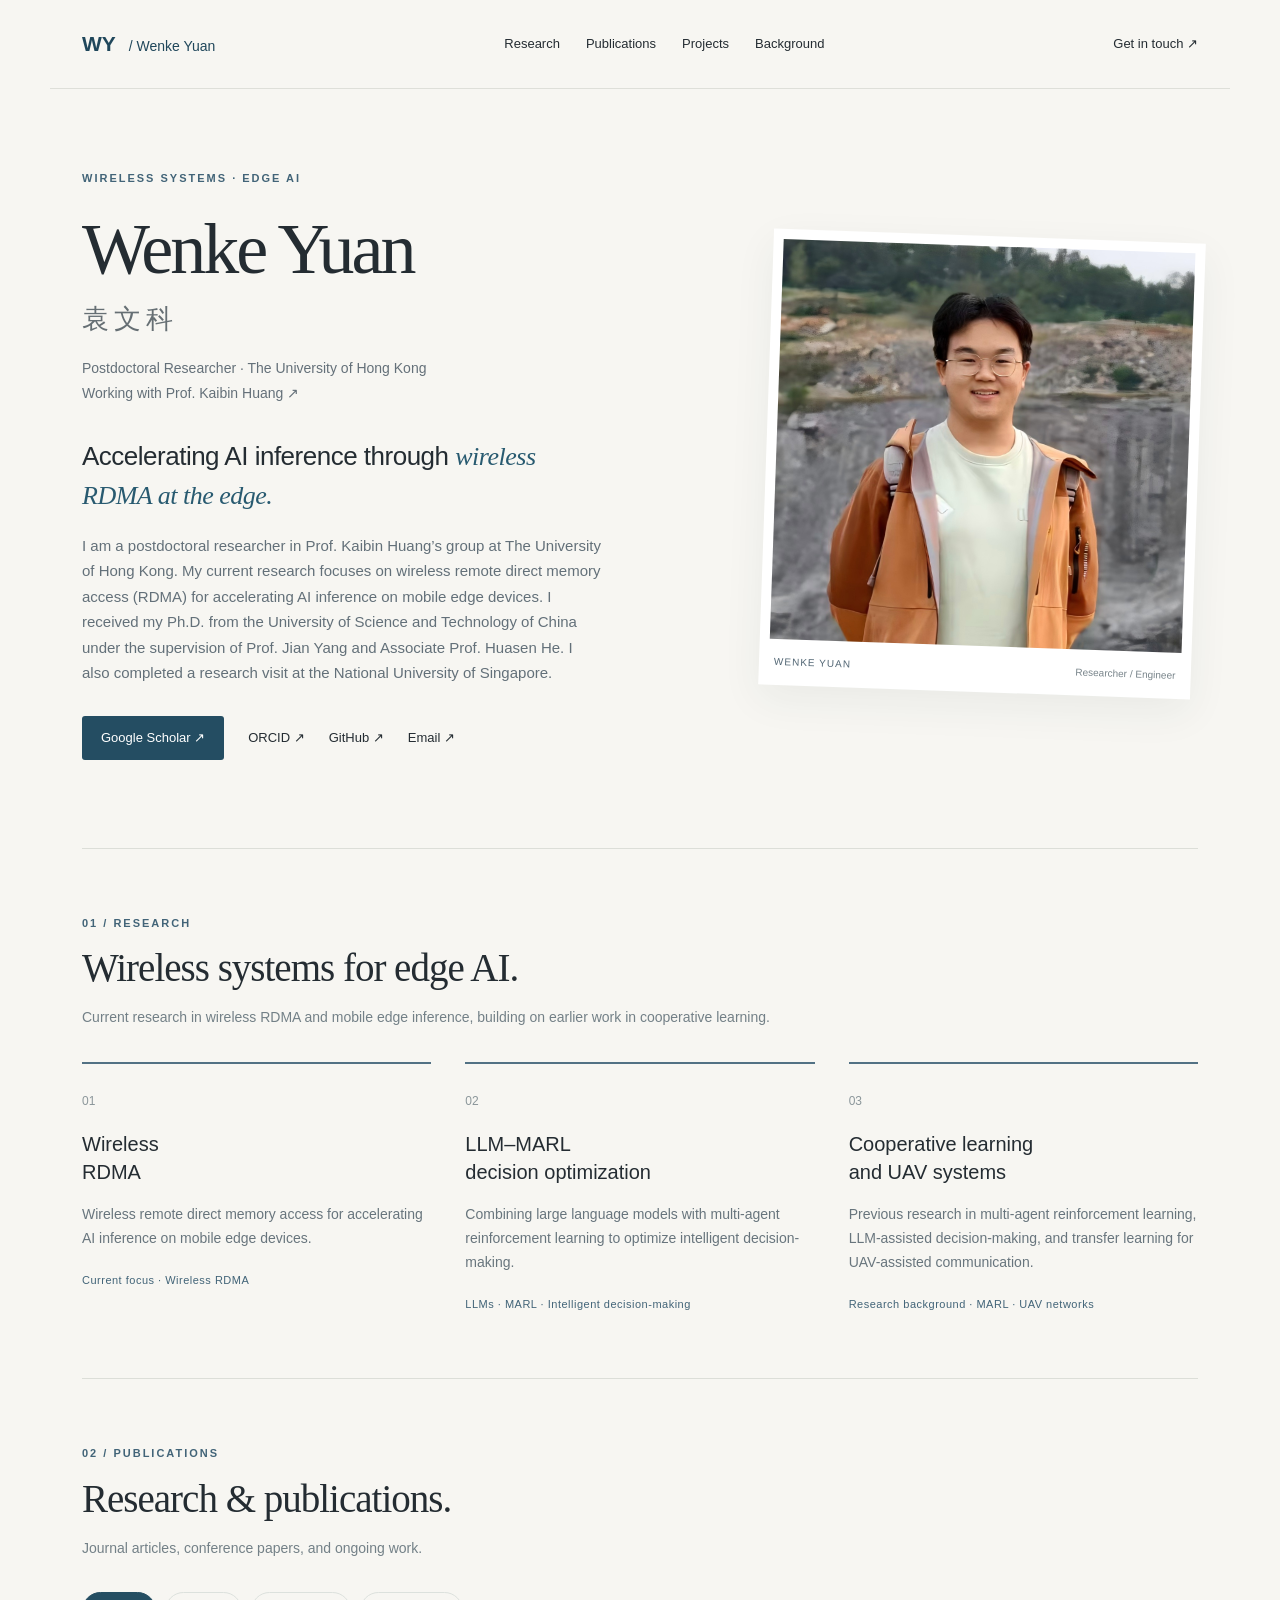
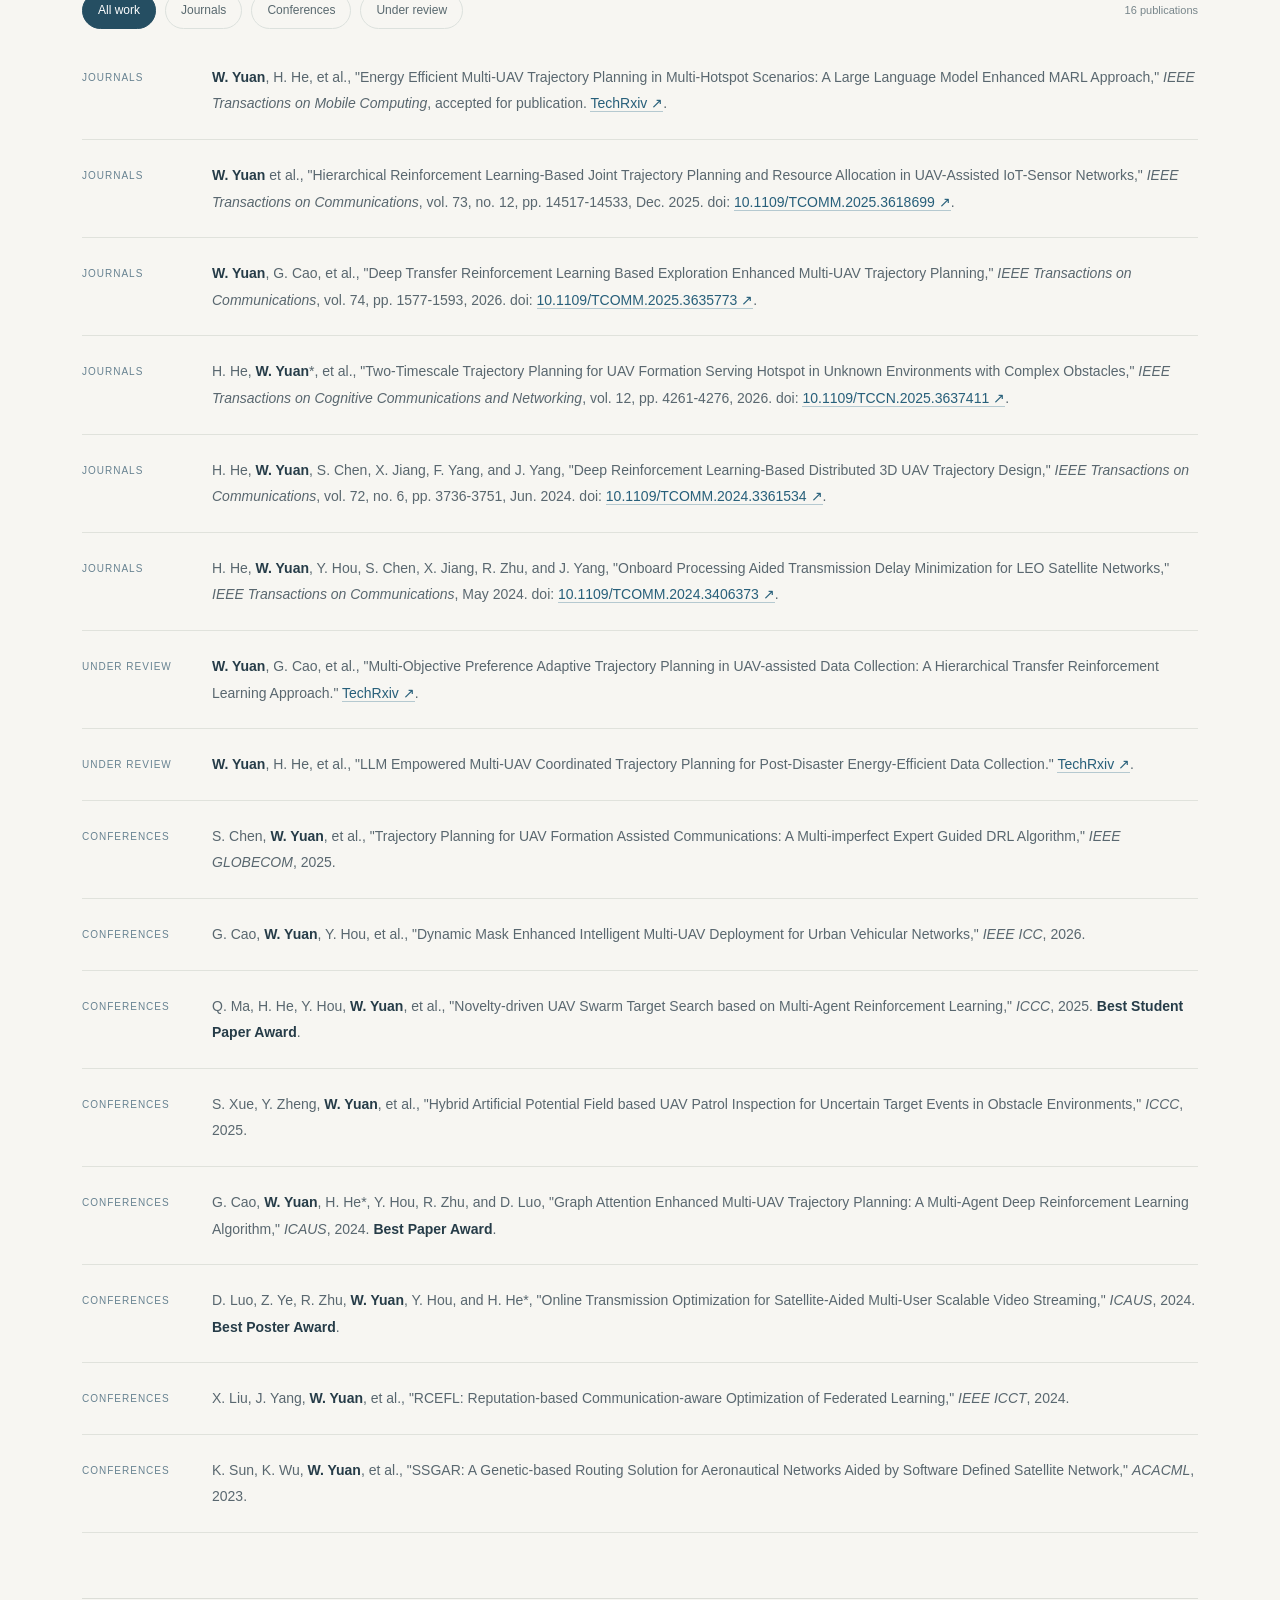
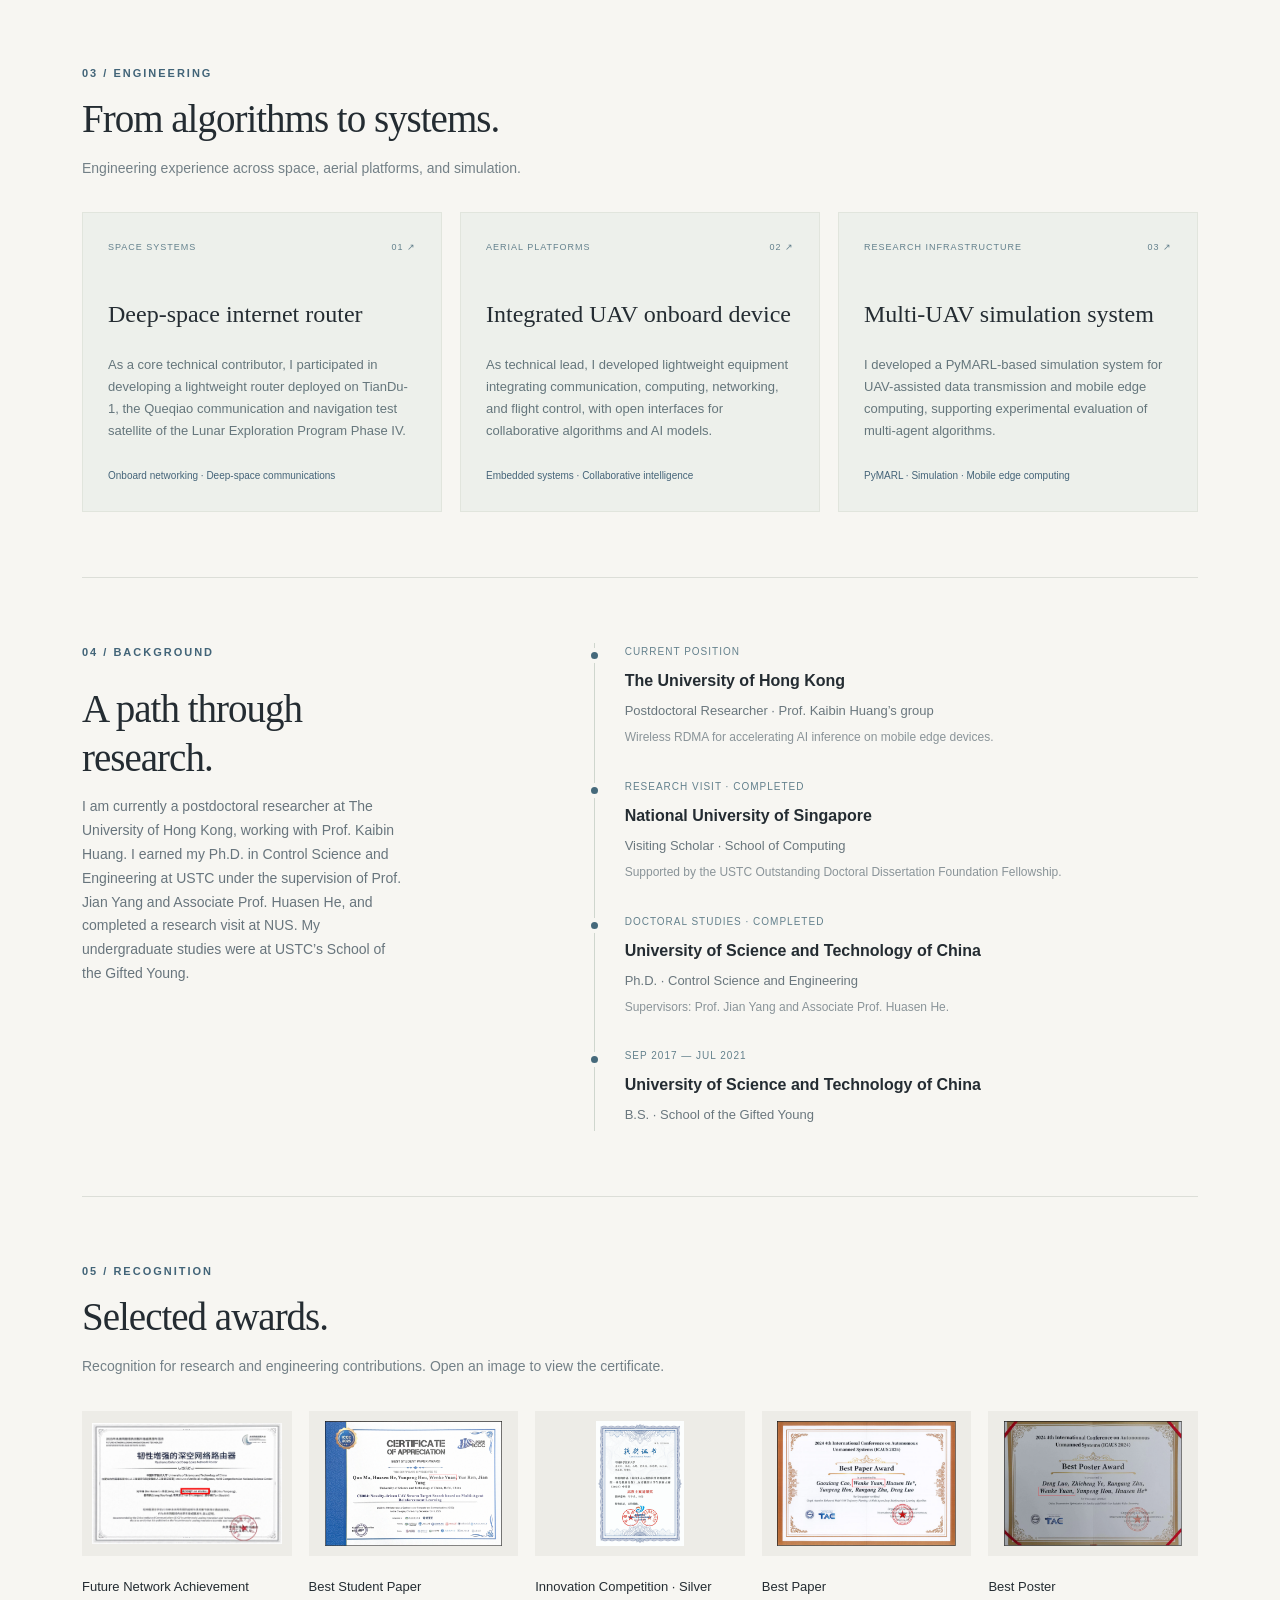
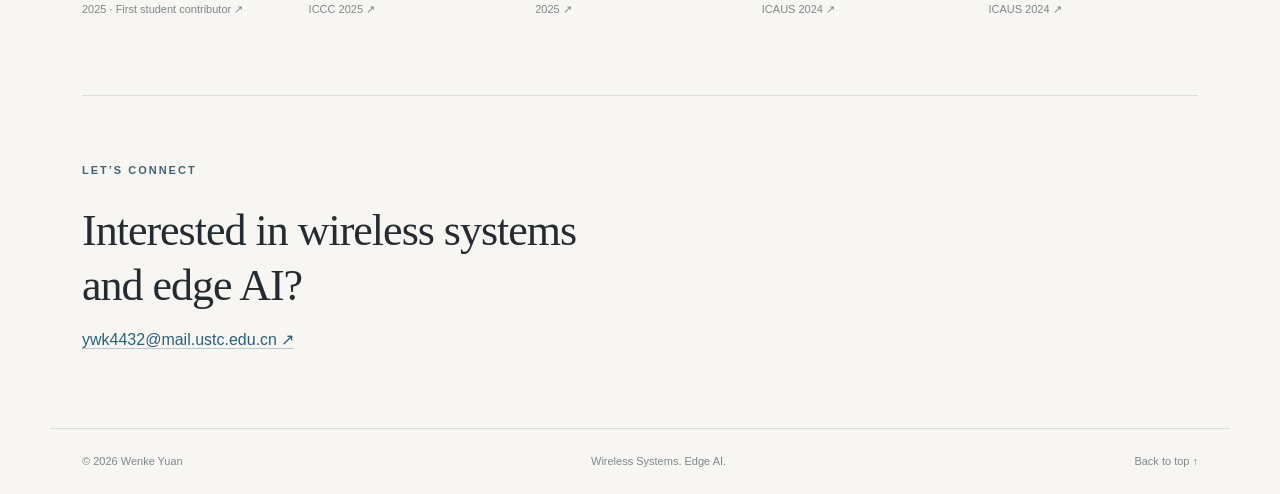
==== commit 6d637c6f: "Add doctoral supervisors to education timeline" ====
--- a/index.html
+++ b/index.html
@@ -12,7 +12,7 @@
 <section id="research" class="section"><div class="section-heading"><p class="eyebrow">01 / RESEARCH</p><h2>Wireless systems for edge AI.</h2><p>Current research in wireless RDMA and mobile edge inference, building on earlier work in cooperative learning.</p></div><div class="research-grid"><article><span class="number">01</span><h3>Wireless<br>RDMA</h3><p>Wireless remote direct memory access for accelerating AI inference on mobile edge devices.</p><div class="tags">Current focus · Wireless RDMA</div></article><article><span class="number">02</span><h3>LLM–MARL<br>decision optimization</h3><p>Combining large language models with multi-agent reinforcement learning to optimize intelligent decision-making.</p><div class="tags">LLMs · MARL · Intelligent decision-making</div></article><article><span class="number">03</span><h3>Cooperative learning<br>and UAV systems</h3><p>Previous research in multi-agent reinforcement learning, LLM-assisted decision-making, and transfer learning for UAV-assisted communication.</p><div class="tags">Research background · MARL · UAV networks</div></article></div></section>
 <section id="publications" class="section"><div class="section-heading"><p class="eyebrow">02 / PUBLICATIONS</p><h2>Research & publications.</h2><p>Journal articles, conference papers, and ongoing work.</p></div><div class="filters" role="group" aria-label="Filter publications"><button class="active" aria-pressed="true" data-filter="all">All work</button><button aria-pressed="false" data-filter="Journals">Journals</button><button aria-pressed="false" data-filter="Conferences">Conferences</button><button aria-pressed="false" data-filter="Under Review">Under review</button><span id="paper-count" aria-live="polite"></span></div><div class="papers"><article class="paper" data-category="Journals"><span class="paper-type">Journals</span><p><strong>W. Yuan</strong>, H. He, et al., &quot;Energy Efficient Multi-UAV Trajectory Planning in Multi-Hotspot Scenarios: A Large Language Model Enhanced MARL Approach,&quot; <em>IEEE Transactions on Mobile Computing</em>, accepted for publication. <a href="https://doi.org/10.36227/techrxiv.175373694.45432330/v1" target="_blank" rel="noopener">TechRxiv ↗</a>.</p></article><article class="paper" data-category="Journals"><span class="paper-type">Journals</span><p><strong>W. Yuan</strong> et al., &quot;Hierarchical Reinforcement Learning-Based Joint Trajectory Planning and Resource Allocation in UAV-Assisted IoT-Sensor Networks,&quot; <em>IEEE Transactions on Communications</em>, vol. 73, no. 12, pp. 14517-14533, Dec. 2025. doi: <a href="https://doi.org/10.1109/TCOMM.2025.3618699" target="_blank" rel="noopener">10.1109/TCOMM.2025.3618699 ↗</a>.</p></article><article class="paper" data-category="Journals"><span class="paper-type">Journals</span><p><strong>W. Yuan</strong>, G. Cao, et al., &quot;Deep Transfer Reinforcement Learning Based Exploration Enhanced Multi-UAV Trajectory Planning,&quot; <em>IEEE Transactions on Communications</em>, vol. 74, pp. 1577-1593, 2026. doi: <a href="https://doi.org/10.1109/TCOMM.2025.3635773" target="_blank" rel="noopener">10.1109/TCOMM.2025.3635773 ↗</a>.</p></article><article class="paper" data-category="Journals"><span class="paper-type">Journals</span><p>H. He, <strong>W. Yuan</strong>&#42;, et al., &quot;Two-Timescale Trajectory Planning for UAV Formation Serving Hotspot in Unknown Environments with Complex Obstacles,&quot; <em>IEEE Transactions on Cognitive Communications and Networking</em>, vol. 12, pp. 4261-4276, 2026. doi: <a href="https://doi.org/10.1109/TCCN.2025.3637411" target="_blank" rel="noopener">10.1109/TCCN.2025.3637411 ↗</a>.</p></article><article class="paper" data-category="Journals"><span class="paper-type">Journals</span><p>H. He, <strong>W. Yuan</strong>, S. Chen, X. Jiang, F. Yang, and J. Yang, &quot;Deep Reinforcement Learning-Based Distributed 3D UAV Trajectory Design,&quot; <em>IEEE Transactions on Communications</em>, vol. 72, no. 6, pp. 3736-3751, Jun. 2024. doi: <a href="https://doi.org/10.1109/TCOMM.2024.3361534" target="_blank" rel="noopener">10.1109/TCOMM.2024.3361534 ↗</a>.</p></article><article class="paper" data-category="Journals"><span class="paper-type">Journals</span><p>H. He, <strong>W. Yuan</strong>, Y. Hou, S. Chen, X. Jiang, R. Zhu, and J. Yang, &quot;Onboard Processing Aided Transmission Delay Minimization for LEO Satellite Networks,&quot; <em>IEEE Transactions on Communications</em>, May 2024. doi: <a href="https://doi.org/10.1109/TCOMM.2024.3406373" target="_blank" rel="noopener">10.1109/TCOMM.2024.3406373 ↗</a>.</p></article><article class="paper" data-category="Under Review"><span class="paper-type">Under Review</span><p><strong>W. Yuan</strong>, G. Cao, et al., &quot;Multi-Objective Preference Adaptive Trajectory Planning in UAV-assisted Data Collection: A Hierarchical Transfer Reinforcement Learning Approach.&quot; <a href="https://doi.org/10.36227/techrxiv.175373688.83435378/v1" target="_blank" rel="noopener">TechRxiv ↗</a>.</p></article><article class="paper" data-category="Under Review"><span class="paper-type">Under Review</span><p><strong>W. Yuan</strong>, H. He, et al., &quot;LLM Empowered Multi-UAV Coordinated Trajectory Planning for Post-Disaster Energy-Efficient Data Collection.&quot; <a href="https://doi.org/10.36227/techrxiv.175751177.74717262/v1" target="_blank" rel="noopener">TechRxiv ↗</a>.</p></article><article class="paper" data-category="Conferences"><span class="paper-type">Conferences</span><p>S. Chen, <strong>W. Yuan</strong>, et al., &quot;Trajectory Planning for UAV Formation Assisted Communications: A Multi-imperfect Expert Guided DRL Algorithm,&quot; <em>IEEE GLOBECOM</em>, 2025.</p></article><article class="paper" data-category="Conferences"><span class="paper-type">Conferences</span><p>G. Cao, <strong>W. Yuan</strong>, Y. Hou, et al., &quot;Dynamic Mask Enhanced Intelligent Multi-UAV Deployment for Urban Vehicular Networks,&quot; <em>IEEE ICC</em>, 2026.</p></article><article class="paper" data-category="Conferences"><span class="paper-type">Conferences</span><p>Q. Ma, H. He, Y. Hou, <strong>W. Yuan</strong>, et al., &quot;Novelty-driven UAV Swarm Target Search based on Multi-Agent Reinforcement Learning,&quot; <em>ICCC</em>, 2025. <strong>Best Student Paper Award</strong>.</p></article><article class="paper" data-category="Conferences"><span class="paper-type">Conferences</span><p>S. Xue, Y. Zheng, <strong>W. Yuan</strong>, et al., &quot;Hybrid Artificial Potential Field based UAV Patrol Inspection for Uncertain Target Events in Obstacle Environments,&quot; <em>ICCC</em>, 2025.</p></article><article class="paper" data-category="Conferences"><span class="paper-type">Conferences</span><p>G. Cao, <strong>W. Yuan</strong>, H. He&#42;, Y. Hou, R. Zhu, and D. Luo, &quot;Graph Attention Enhanced Multi-UAV Trajectory Planning: A Multi-Agent Deep Reinforcement Learning Algorithm,&quot; <em>ICAUS</em>, 2024. <strong>Best Paper Award</strong>.</p></article><article class="paper" data-category="Conferences"><span class="paper-type">Conferences</span><p>D. Luo, Z. Ye, R. Zhu, <strong>W. Yuan</strong>, Y. Hou, and H. He&#42;, &quot;Online Transmission Optimization for Satellite-Aided Multi-User Scalable Video Streaming,&quot; <em>ICAUS</em>, 2024. <strong>Best Poster Award</strong>.</p></article><article class="paper" data-category="Conferences"><span class="paper-type">Conferences</span><p>X. Liu, J. Yang, <strong>W. Yuan</strong>, et al., &quot;RCEFL: Reputation-based Communication-aware Optimization of Federated Learning,&quot; <em>IEEE ICCT</em>, 2024.</p></article><article class="paper" data-category="Conferences"><span class="paper-type">Conferences</span><p>K. Sun, K. Wu, <strong>W. Yuan</strong>, et al., &quot;SSGAR: A Genetic-based Routing Solution for Aeronautical Networks Aided by Software Defined Satellite Network,&quot; <em>ACACML</em>, 2023.</p></article></div></section>
 <section id="projects" class="section"><div class="section-heading"><p class="eyebrow">03 / ENGINEERING</p><h2>From algorithms to systems.</h2><p>Engineering experience across space, aerial platforms, and simulation.</p></div><div class="projects"><article><div class="project-code">SPACE SYSTEMS <span>01 ↗</span></div><h3>Deep-space internet router</h3><p>As a core technical contributor, I participated in developing a lightweight router deployed on TianDu-1, the Queqiao communication and navigation test satellite of the Lunar Exploration Program Phase IV.</p><p class="project-note">Onboard networking · Deep-space communications</p></article><article><div class="project-code">AERIAL PLATFORMS <span>02 ↗</span></div><h3>Integrated UAV onboard device</h3><p>As technical lead, I developed lightweight equipment integrating communication, computing, networking, and flight control, with open interfaces for collaborative algorithms and AI models.</p><p class="project-note">Embedded systems · Collaborative intelligence</p></article><article><div class="project-code">RESEARCH INFRASTRUCTURE <span>03 ↗</span></div><h3>Multi-UAV simulation system</h3><p>I developed a PyMARL-based simulation system for UAV-assisted data transmission and mobile edge computing, supporting experimental evaluation of multi-agent algorithms.</p><p class="project-note">PyMARL · Simulation · Mobile edge computing</p></article></div></section>
-<section id="background" class="section background"><div><p class="eyebrow">04 / BACKGROUND</p><h2>A path through<br>research.</h2><p class="background-copy">I am currently a postdoctoral researcher at The University of Hong Kong, working with Prof. Kaibin Huang. I earned my Ph.D. in Control Science and Engineering at USTC under the supervision of Prof. Jian Yang and Associate Prof. Huasen He, and completed a research visit at NUS. My undergraduate studies were at USTC’s School of the Gifted Young.</p></div><div class="timeline"><article><p class="date">CURRENT POSITION</p><h3>The University of Hong Kong</h3><p>Postdoctoral Researcher · Prof. Kaibin Huang’s group</p><p class="muted">Wireless RDMA for accelerating AI inference on mobile edge devices.</p></article><article><p class="date">RESEARCH VISIT · COMPLETED</p><h3>National University of Singapore</h3><p>Visiting Scholar · School of Computing</p><p class="muted">Supported by the USTC Outstanding Doctoral Dissertation Foundation Fellowship.</p></article><article><p class="date">DOCTORAL STUDIES · COMPLETED</p><h3>University of Science and Technology of China</h3><p>Ph.D. · Control Science and Engineering</p></article><article><p class="date">SEP 2017 — JUL 2021</p><h3>University of Science and Technology of China</h3><p>B.S. · School of the Gifted Young</p></article></div></section>
+<section id="background" class="section background"><div><p class="eyebrow">04 / BACKGROUND</p><h2>A path through<br>research.</h2><p class="background-copy">I am currently a postdoctoral researcher at The University of Hong Kong, working with Prof. Kaibin Huang. I earned my Ph.D. in Control Science and Engineering at USTC under the supervision of Prof. Jian Yang and Associate Prof. Huasen He, and completed a research visit at NUS. My undergraduate studies were at USTC’s School of the Gifted Young.</p></div><div class="timeline"><article><p class="date">CURRENT POSITION</p><h3>The University of Hong Kong</h3><p>Postdoctoral Researcher · Prof. Kaibin Huang’s group</p><p class="muted">Wireless RDMA for accelerating AI inference on mobile edge devices.</p></article><article><p class="date">RESEARCH VISIT · COMPLETED</p><h3>National University of Singapore</h3><p>Visiting Scholar · School of Computing</p><p class="muted">Supported by the USTC Outstanding Doctoral Dissertation Foundation Fellowship.</p></article><article><p class="date">DOCTORAL STUDIES · COMPLETED</p><h3>University of Science and Technology of China</h3><p>Ph.D. · Control Science and Engineering</p><p class="muted">Supervisors: Prof. Jian Yang and Associate Prof. Huasen He.</p></article><article><p class="date">SEP 2017 — JUL 2021</p><h3>University of Science and Technology of China</h3><p>B.S. · School of the Gifted Young</p></article></div></section>
 <section class="section"><div class="section-heading"><p class="eyebrow">05 / RECOGNITION</p><h2>Selected awards.</h2><p>Recognition for research and engineering contributions. Open an image to view the certificate.</p></div><div class="award-grid"><a class="award" href="images/awards/future-network-achievement-2025.jpg" target="_blank" rel="noopener"><img src="images/awards/future-network-achievement-2025.jpg" alt="Future Network Achievement" loading="lazy"><h3>Future Network Achievement</h3><p>2025 · First student contributor ↗</p></a><a class="award" href="images/awards/iccc-best-student-paper-2025.png" target="_blank" rel="noopener"><img src="images/awards/iccc-best-student-paper-2025.png" alt="Best Student Paper" loading="lazy"><h3>Best Student Paper</h3><p>ICCC 2025 ↗</p></a><a class="award" href="images/awards/innovation-competition-silver-2025.jpg" target="_blank" rel="noopener"><img src="images/awards/innovation-competition-silver-2025.jpg" alt="Innovation Competition · Silver" loading="lazy"><h3>Innovation Competition · Silver</h3><p>2025 ↗</p></a><a class="award" href="images/awards/icaus-best-paper-2024.png" target="_blank" rel="noopener"><img src="images/awards/icaus-best-paper-2024.png" alt="Best Paper" loading="lazy"><h3>Best Paper</h3><p>ICAUS 2024 ↗</p></a><a class="award" href="images/awards/icaus-best-poster-2024.png" target="_blank" rel="noopener"><img src="images/awards/icaus-best-poster-2024.png" alt="Best Poster" loading="lazy"><h3>Best Poster</h3><p>ICAUS 2024 ↗</p></a></div></section>
 <section class="closing"><p class="eyebrow">LET’S CONNECT</p><h2>Interested in wireless systems<br>and edge AI?</h2><a href="mailto:ywk4432@mail.ustc.edu.cn">ywk4432@mail.ustc.edu.cn ↗</a></section>
 </main><footer><span>© <span id="year">2026</span> Wenke Yuan</span><span>Wireless Systems. Edge AI.</span><a href="#">Back to top ↑</a></footer>
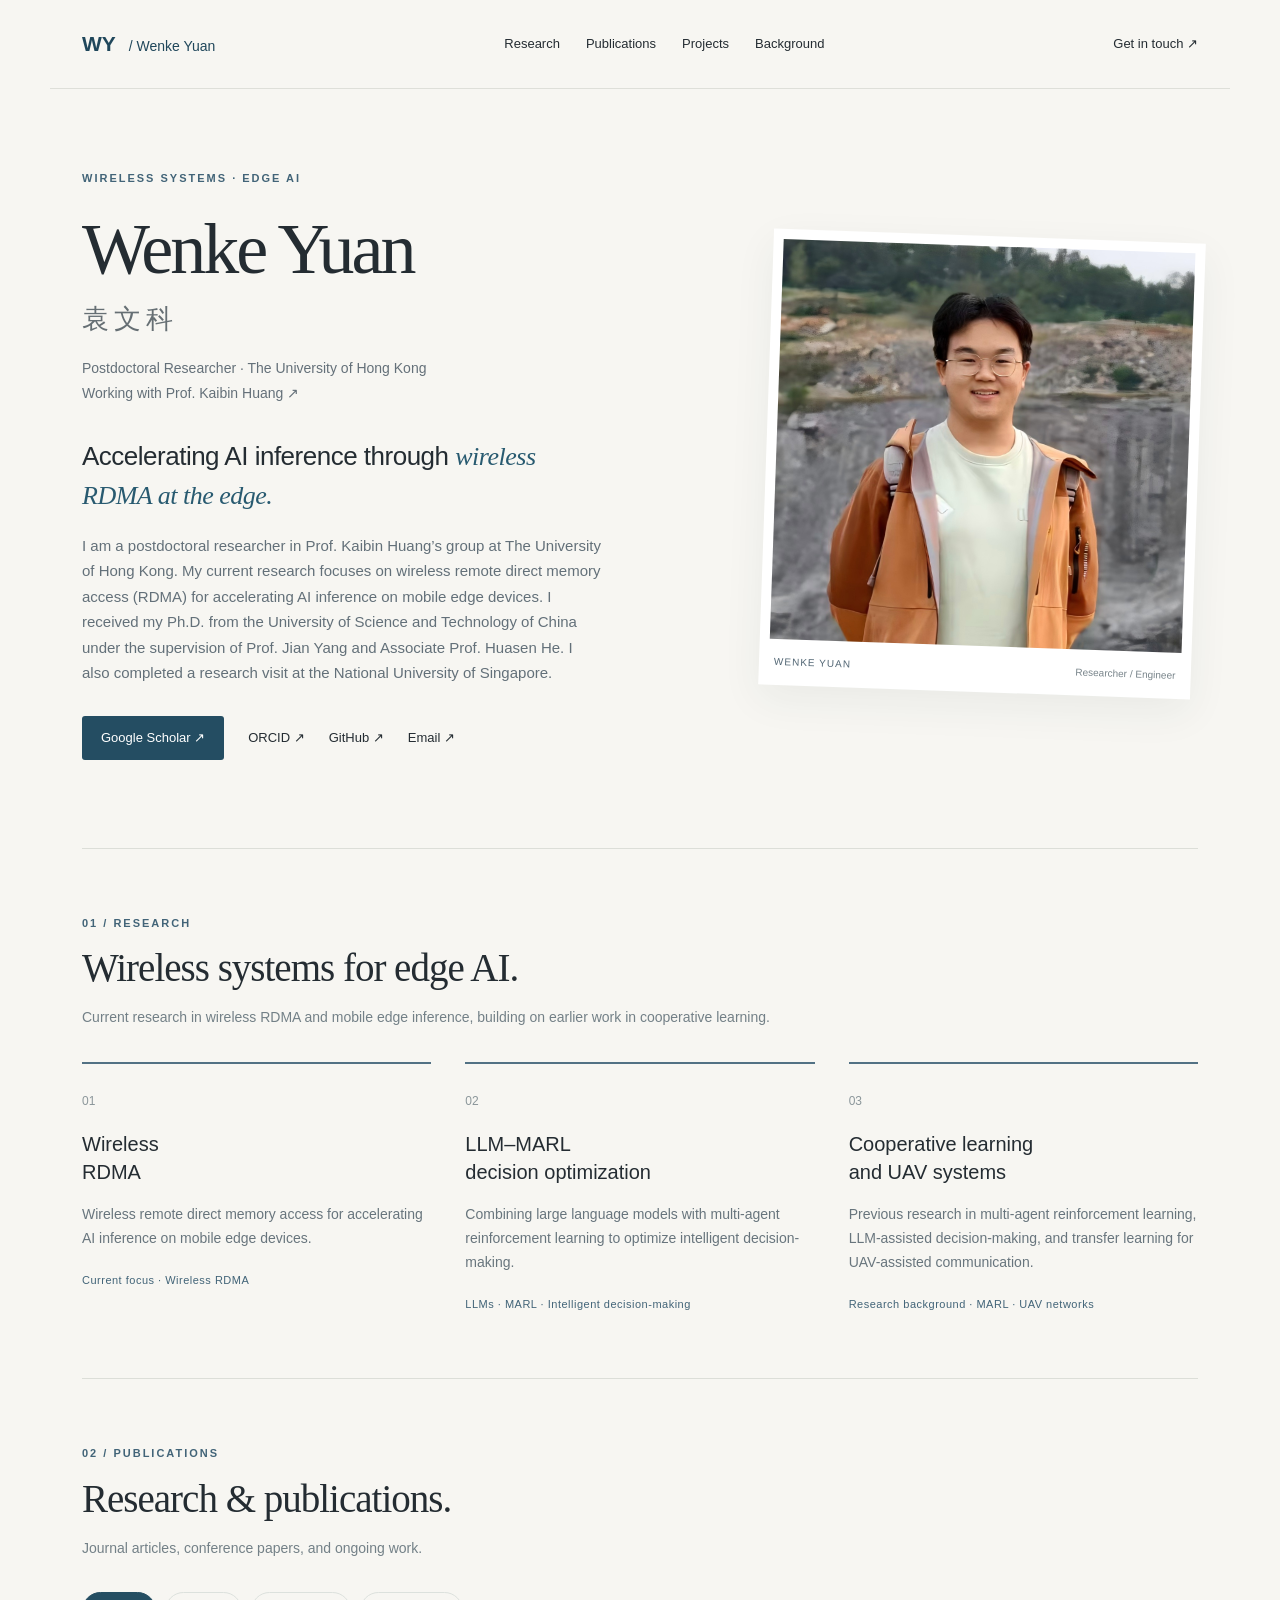
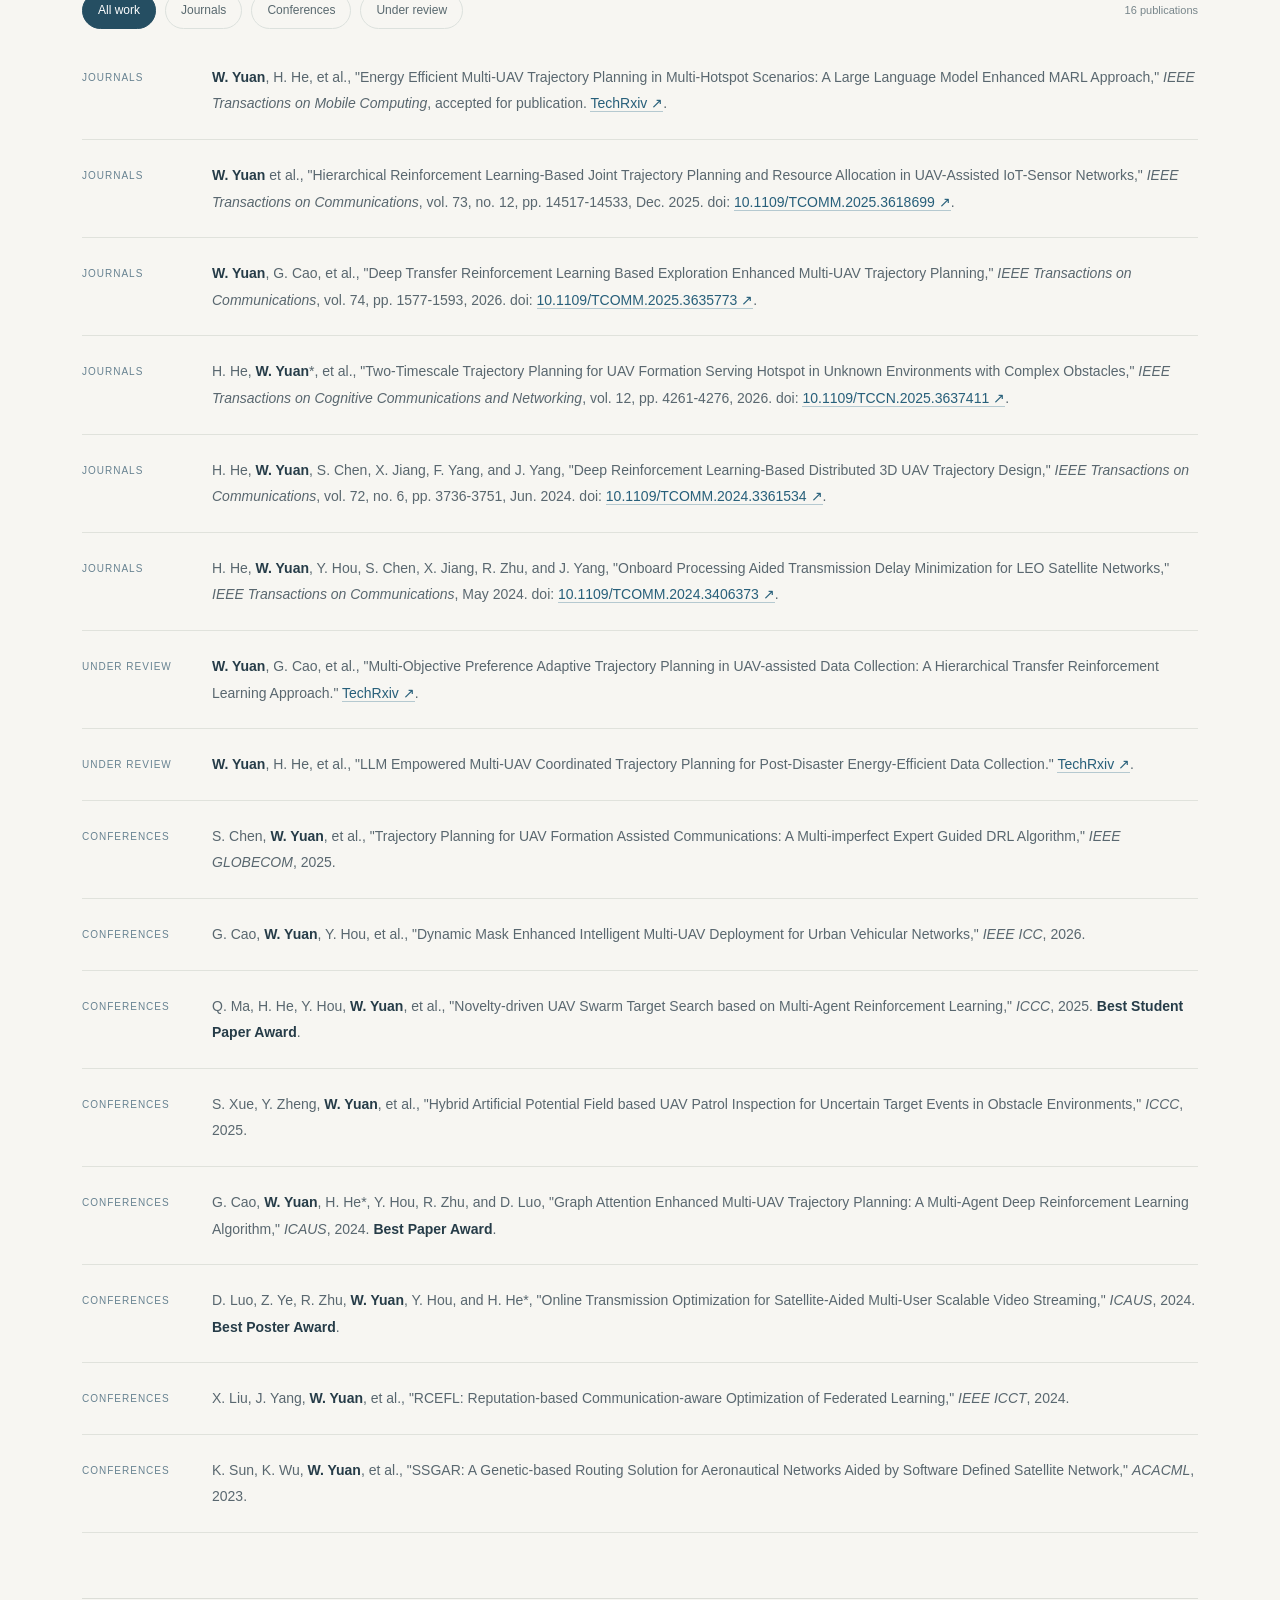
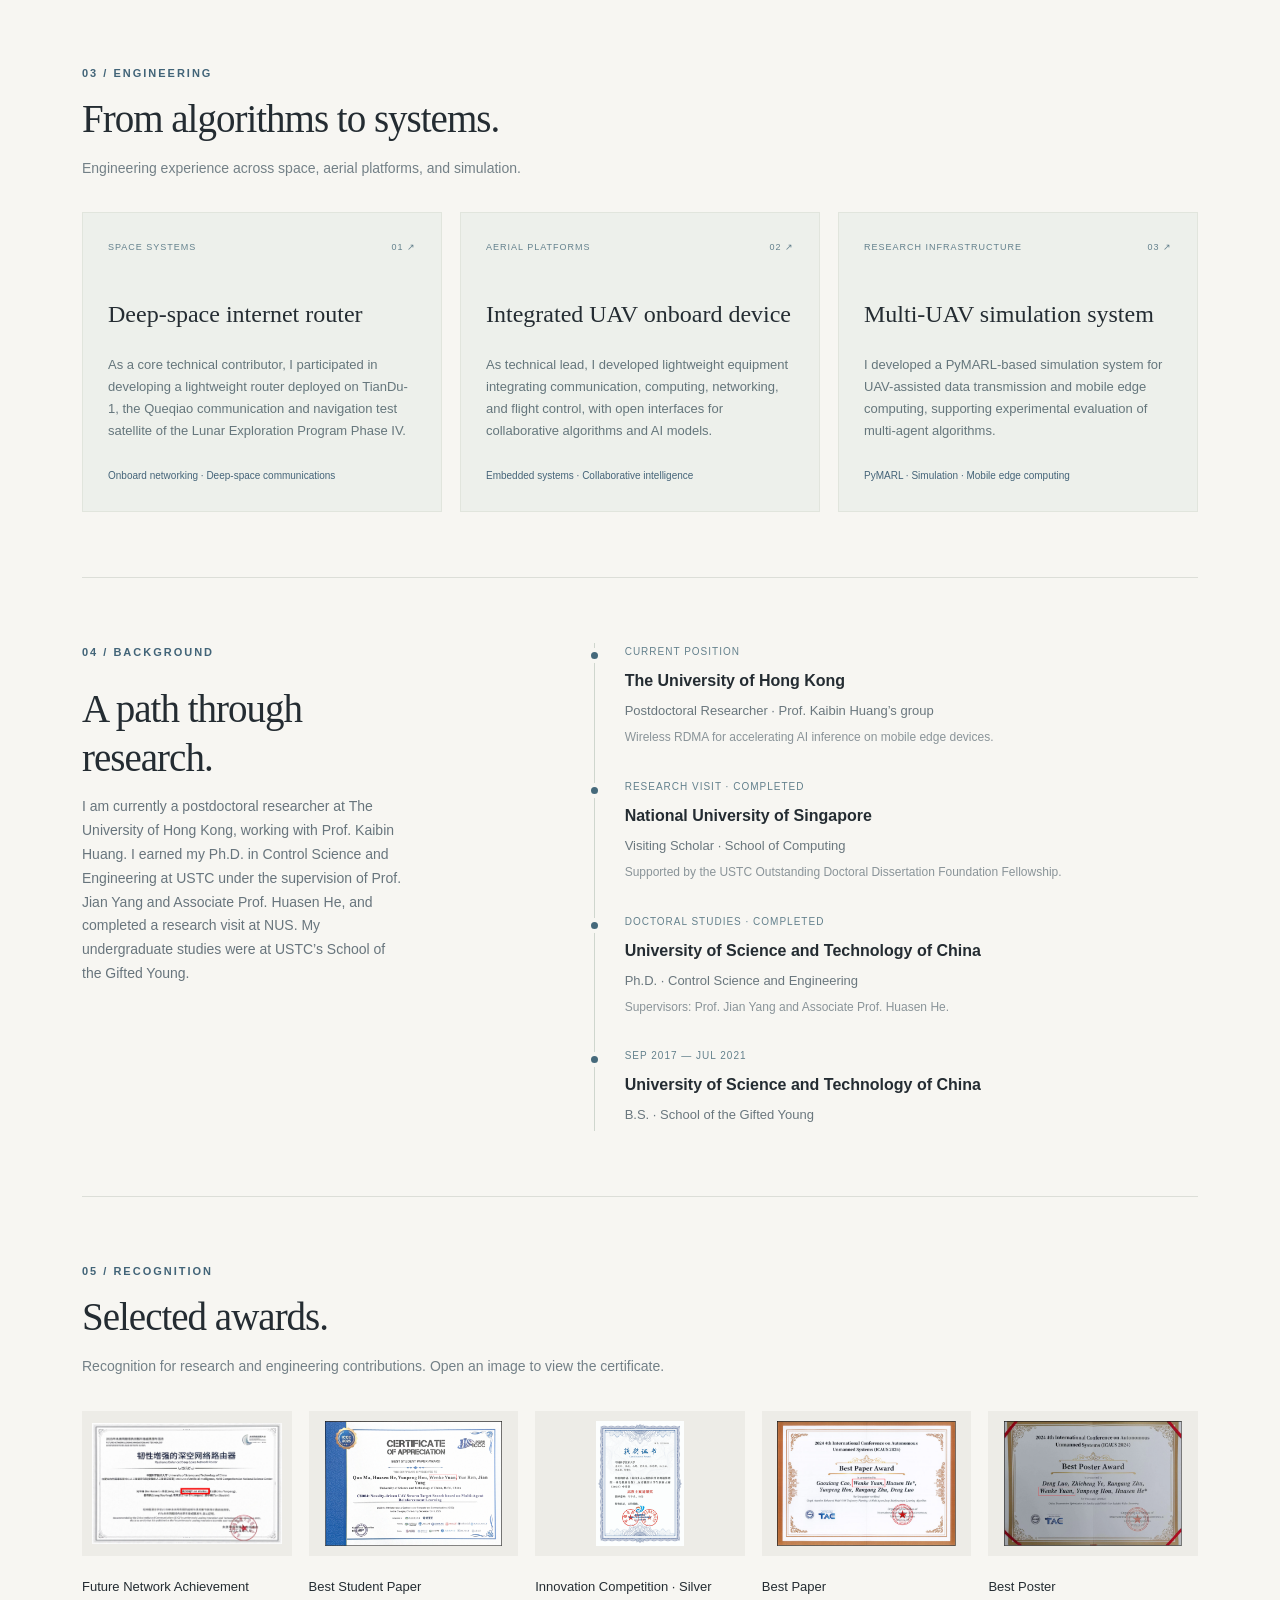
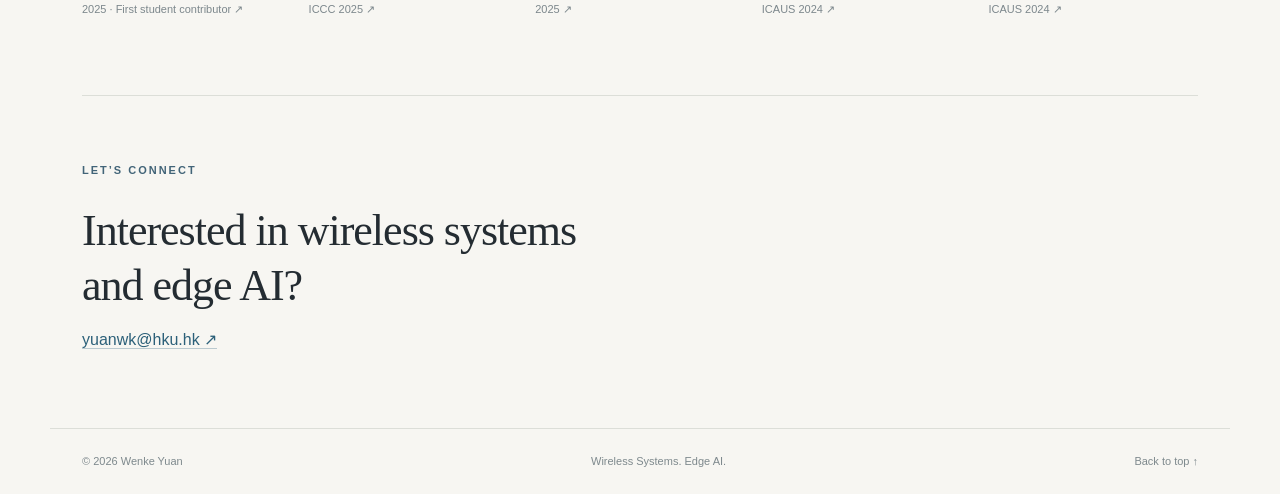
==== commit 90f9363c: "Update contact email to HKU address" ====
--- a/index.html
+++ b/index.html
@@ -3,10 +3,10 @@
 <head><meta charset="utf-8"><meta name="viewport" content="width=device-width, initial-scale=1"><meta name="description" content="Wenke Yuan — Postdoctoral Researcher at The University of Hong Kong, working on wireless RDMA for accelerating AI inference on mobile edge devices."><meta name="theme-color" content="#f7f6f2"><title>Wenke Yuan · Research</title><link rel="canonical" href="https://wenkeyuan.github.io/"><link rel="stylesheet" href="homepage.css"><script src="homepage.js" defer></script></head>
 <body>
 <a class="skip" href="#main">Skip to content</a>
-<header><a class="wordmark" href="#">WY<span> / Wenke Yuan</span></a><nav aria-label="Main navigation"><a href="#research">Research</a><a href="#publications">Publications</a><a href="#projects">Projects</a><a href="#background">Background</a></nav><a class="contact" href="mailto:ywk4432@mail.ustc.edu.cn">Get in touch ↗</a></header>
+<header><a class="wordmark" href="#">WY<span> / Wenke Yuan</span></a><nav aria-label="Main navigation"><a href="#research">Research</a><a href="#publications">Publications</a><a href="#projects">Projects</a><a href="#background">Background</a></nav><a class="contact" href="mailto:yuanwk@hku.hk">Get in touch ↗</a></header>
 <main id="main">
 <section class="hero">
-<div class="hero-copy"><p class="eyebrow">WIRELESS SYSTEMS · EDGE AI</p><h1>Wenke Yuan<span class="chinese">袁文科</span></h1><p class="role">Postdoctoral Researcher · The University of Hong Kong<br>Working with <a href="https://ece.hku.hk/people/huangkb/" target="_blank" rel="noopener">Prof. Kaibin Huang ↗</a></p><p class="intro">Accelerating AI inference through <em>wireless RDMA at the edge.</em></p><p class="description">I am a postdoctoral researcher in Prof. Kaibin Huang’s group at The University of Hong Kong. My current research focuses on wireless remote direct memory access (RDMA) for accelerating AI inference on mobile edge devices. I received my Ph.D. from the University of Science and Technology of China under the supervision of Prof. Jian Yang and Associate Prof. Huasen He. I also completed a research visit at the National University of Singapore.</p><div class="links"><a class="button" href="https://scholar.google.com/citations?user=M-j3ZtIAAAAJ" target="_blank" rel="noopener">Google Scholar ↗</a><a href="https://orcid.org/0009-0006-1573-5845" target="_blank" rel="noopener">ORCID ↗</a><a href="https://github.com/WenkeYuan" target="_blank" rel="noopener">GitHub ↗</a><a href="mailto:ywk4432@mail.ustc.edu.cn">Email ↗</a></div></div>
+<div class="hero-copy"><p class="eyebrow">WIRELESS SYSTEMS · EDGE AI</p><h1>Wenke Yuan<span class="chinese">袁文科</span></h1><p class="role">Postdoctoral Researcher · The University of Hong Kong<br>Working with <a href="https://ece.hku.hk/people/huangkb/" target="_blank" rel="noopener">Prof. Kaibin Huang ↗</a></p><p class="intro">Accelerating AI inference through <em>wireless RDMA at the edge.</em></p><p class="description">I am a postdoctoral researcher in Prof. Kaibin Huang’s group at The University of Hong Kong. My current research focuses on wireless remote direct memory access (RDMA) for accelerating AI inference on mobile edge devices. I received my Ph.D. from the University of Science and Technology of China under the supervision of Prof. Jian Yang and Associate Prof. Huasen He. I also completed a research visit at the National University of Singapore.</p><div class="links"><a class="button" href="https://scholar.google.com/citations?user=M-j3ZtIAAAAJ" target="_blank" rel="noopener">Google Scholar ↗</a><a href="https://orcid.org/0009-0006-1573-5845" target="_blank" rel="noopener">ORCID ↗</a><a href="https://github.com/WenkeYuan" target="_blank" rel="noopener">GitHub ↗</a><a href="mailto:yuanwk@hku.hk">Email ↗</a></div></div>
 <figure class="portrait"><img src="images/ywk2.png" alt="Wenke Yuan outdoors"><figcaption>WENKE YUAN <span>Researcher / Engineer</span></figcaption></figure>
 </section>
 <section id="research" class="section"><div class="section-heading"><p class="eyebrow">01 / RESEARCH</p><h2>Wireless systems for edge AI.</h2><p>Current research in wireless RDMA and mobile edge inference, building on earlier work in cooperative learning.</p></div><div class="research-grid"><article><span class="number">01</span><h3>Wireless<br>RDMA</h3><p>Wireless remote direct memory access for accelerating AI inference on mobile edge devices.</p><div class="tags">Current focus · Wireless RDMA</div></article><article><span class="number">02</span><h3>LLM–MARL<br>decision optimization</h3><p>Combining large language models with multi-agent reinforcement learning to optimize intelligent decision-making.</p><div class="tags">LLMs · MARL · Intelligent decision-making</div></article><article><span class="number">03</span><h3>Cooperative learning<br>and UAV systems</h3><p>Previous research in multi-agent reinforcement learning, LLM-assisted decision-making, and transfer learning for UAV-assisted communication.</p><div class="tags">Research background · MARL · UAV networks</div></article></div></section>
@@ -14,6 +14,6 @@
 <section id="projects" class="section"><div class="section-heading"><p class="eyebrow">03 / ENGINEERING</p><h2>From algorithms to systems.</h2><p>Engineering experience across space, aerial platforms, and simulation.</p></div><div class="projects"><article><div class="project-code">SPACE SYSTEMS <span>01 ↗</span></div><h3>Deep-space internet router</h3><p>As a core technical contributor, I participated in developing a lightweight router deployed on TianDu-1, the Queqiao communication and navigation test satellite of the Lunar Exploration Program Phase IV.</p><p class="project-note">Onboard networking · Deep-space communications</p></article><article><div class="project-code">AERIAL PLATFORMS <span>02 ↗</span></div><h3>Integrated UAV onboard device</h3><p>As technical lead, I developed lightweight equipment integrating communication, computing, networking, and flight control, with open interfaces for collaborative algorithms and AI models.</p><p class="project-note">Embedded systems · Collaborative intelligence</p></article><article><div class="project-code">RESEARCH INFRASTRUCTURE <span>03 ↗</span></div><h3>Multi-UAV simulation system</h3><p>I developed a PyMARL-based simulation system for UAV-assisted data transmission and mobile edge computing, supporting experimental evaluation of multi-agent algorithms.</p><p class="project-note">PyMARL · Simulation · Mobile edge computing</p></article></div></section>
 <section id="background" class="section background"><div><p class="eyebrow">04 / BACKGROUND</p><h2>A path through<br>research.</h2><p class="background-copy">I am currently a postdoctoral researcher at The University of Hong Kong, working with Prof. Kaibin Huang. I earned my Ph.D. in Control Science and Engineering at USTC under the supervision of Prof. Jian Yang and Associate Prof. Huasen He, and completed a research visit at NUS. My undergraduate studies were at USTC’s School of the Gifted Young.</p></div><div class="timeline"><article><p class="date">CURRENT POSITION</p><h3>The University of Hong Kong</h3><p>Postdoctoral Researcher · Prof. Kaibin Huang’s group</p><p class="muted">Wireless RDMA for accelerating AI inference on mobile edge devices.</p></article><article><p class="date">RESEARCH VISIT · COMPLETED</p><h3>National University of Singapore</h3><p>Visiting Scholar · School of Computing</p><p class="muted">Supported by the USTC Outstanding Doctoral Dissertation Foundation Fellowship.</p></article><article><p class="date">DOCTORAL STUDIES · COMPLETED</p><h3>University of Science and Technology of China</h3><p>Ph.D. · Control Science and Engineering</p><p class="muted">Supervisors: Prof. Jian Yang and Associate Prof. Huasen He.</p></article><article><p class="date">SEP 2017 — JUL 2021</p><h3>University of Science and Technology of China</h3><p>B.S. · School of the Gifted Young</p></article></div></section>
 <section class="section"><div class="section-heading"><p class="eyebrow">05 / RECOGNITION</p><h2>Selected awards.</h2><p>Recognition for research and engineering contributions. Open an image to view the certificate.</p></div><div class="award-grid"><a class="award" href="images/awards/future-network-achievement-2025.jpg" target="_blank" rel="noopener"><img src="images/awards/future-network-achievement-2025.jpg" alt="Future Network Achievement" loading="lazy"><h3>Future Network Achievement</h3><p>2025 · First student contributor ↗</p></a><a class="award" href="images/awards/iccc-best-student-paper-2025.png" target="_blank" rel="noopener"><img src="images/awards/iccc-best-student-paper-2025.png" alt="Best Student Paper" loading="lazy"><h3>Best Student Paper</h3><p>ICCC 2025 ↗</p></a><a class="award" href="images/awards/innovation-competition-silver-2025.jpg" target="_blank" rel="noopener"><img src="images/awards/innovation-competition-silver-2025.jpg" alt="Innovation Competition · Silver" loading="lazy"><h3>Innovation Competition · Silver</h3><p>2025 ↗</p></a><a class="award" href="images/awards/icaus-best-paper-2024.png" target="_blank" rel="noopener"><img src="images/awards/icaus-best-paper-2024.png" alt="Best Paper" loading="lazy"><h3>Best Paper</h3><p>ICAUS 2024 ↗</p></a><a class="award" href="images/awards/icaus-best-poster-2024.png" target="_blank" rel="noopener"><img src="images/awards/icaus-best-poster-2024.png" alt="Best Poster" loading="lazy"><h3>Best Poster</h3><p>ICAUS 2024 ↗</p></a></div></section>
-<section class="closing"><p class="eyebrow">LET’S CONNECT</p><h2>Interested in wireless systems<br>and edge AI?</h2><a href="mailto:ywk4432@mail.ustc.edu.cn">ywk4432@mail.ustc.edu.cn ↗</a></section>
+<section class="closing"><p class="eyebrow">LET’S CONNECT</p><h2>Interested in wireless systems<br>and edge AI?</h2><a href="mailto:yuanwk@hku.hk">yuanwk@hku.hk ↗</a></section>
 </main><footer><span>© <span id="year">2026</span> Wenke Yuan</span><span>Wireless Systems. Edge AI.</span><a href="#">Back to top ↑</a></footer>
 </body></html>
